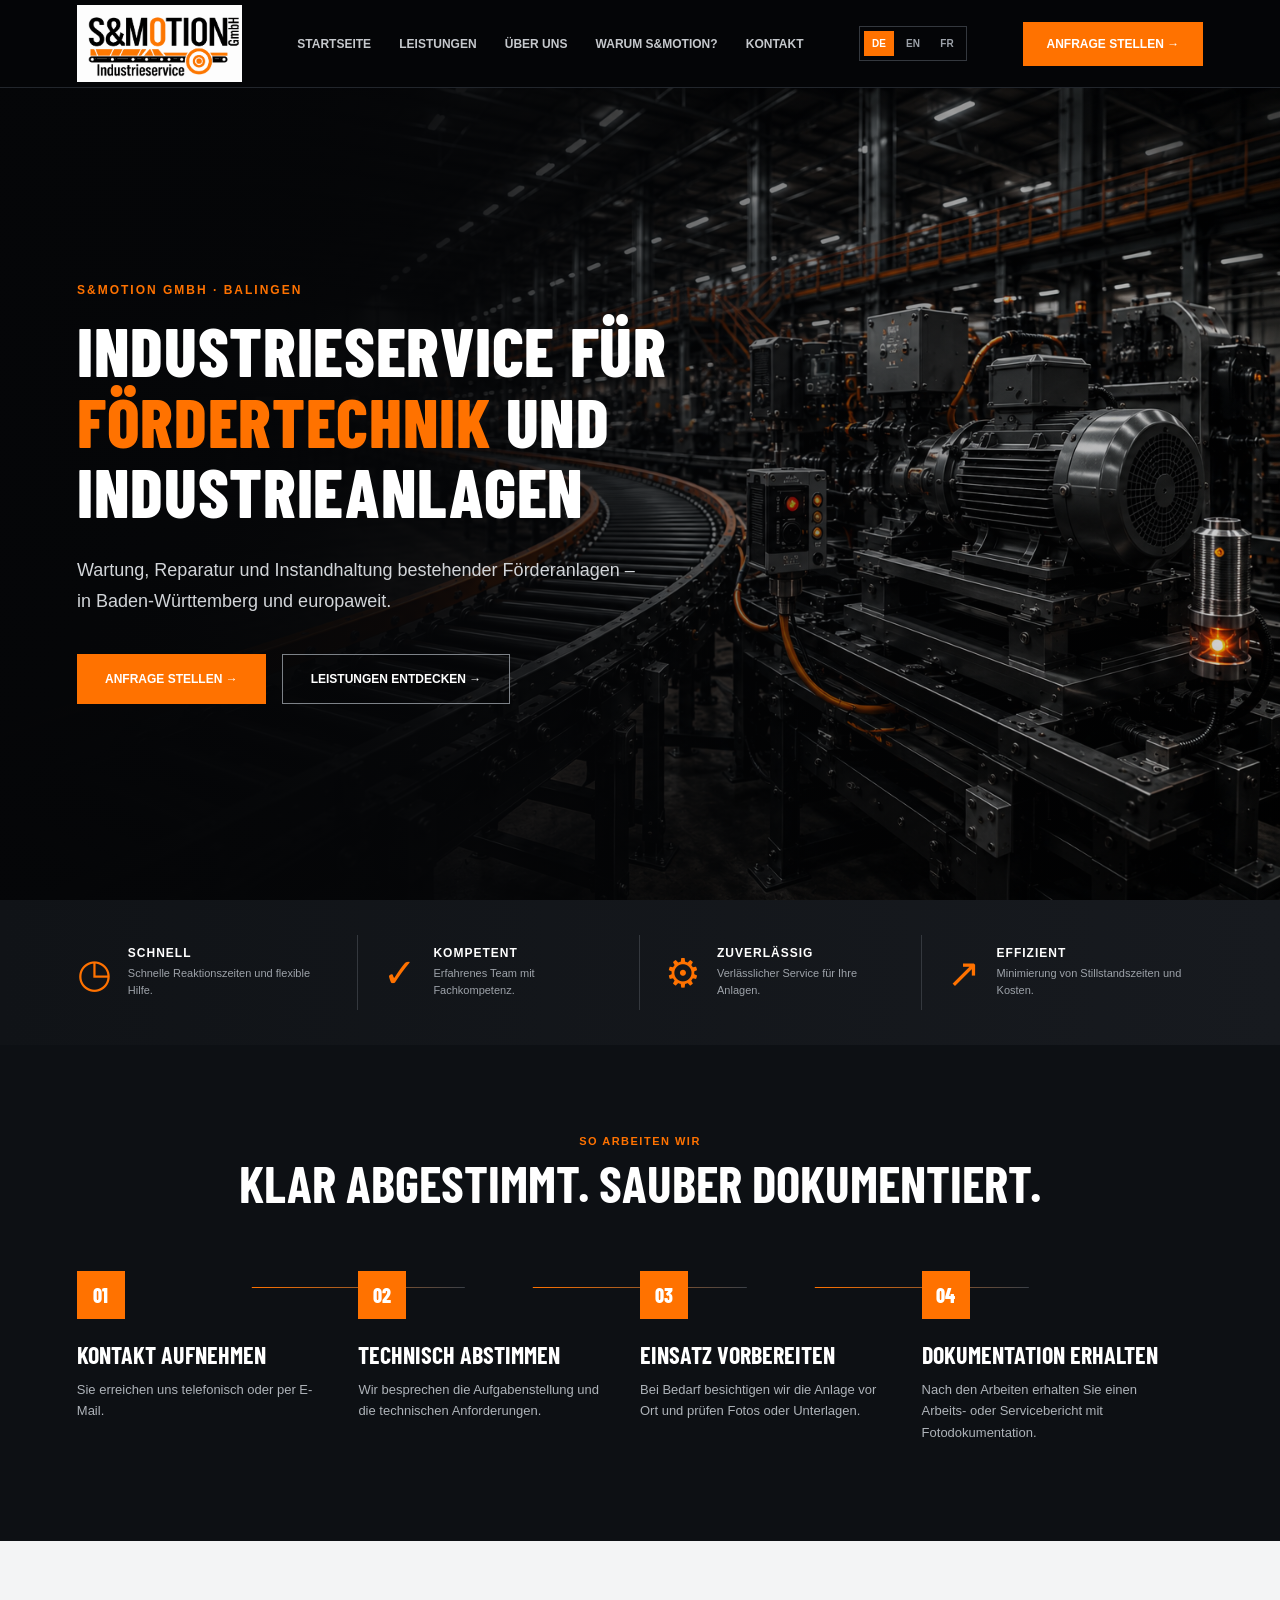
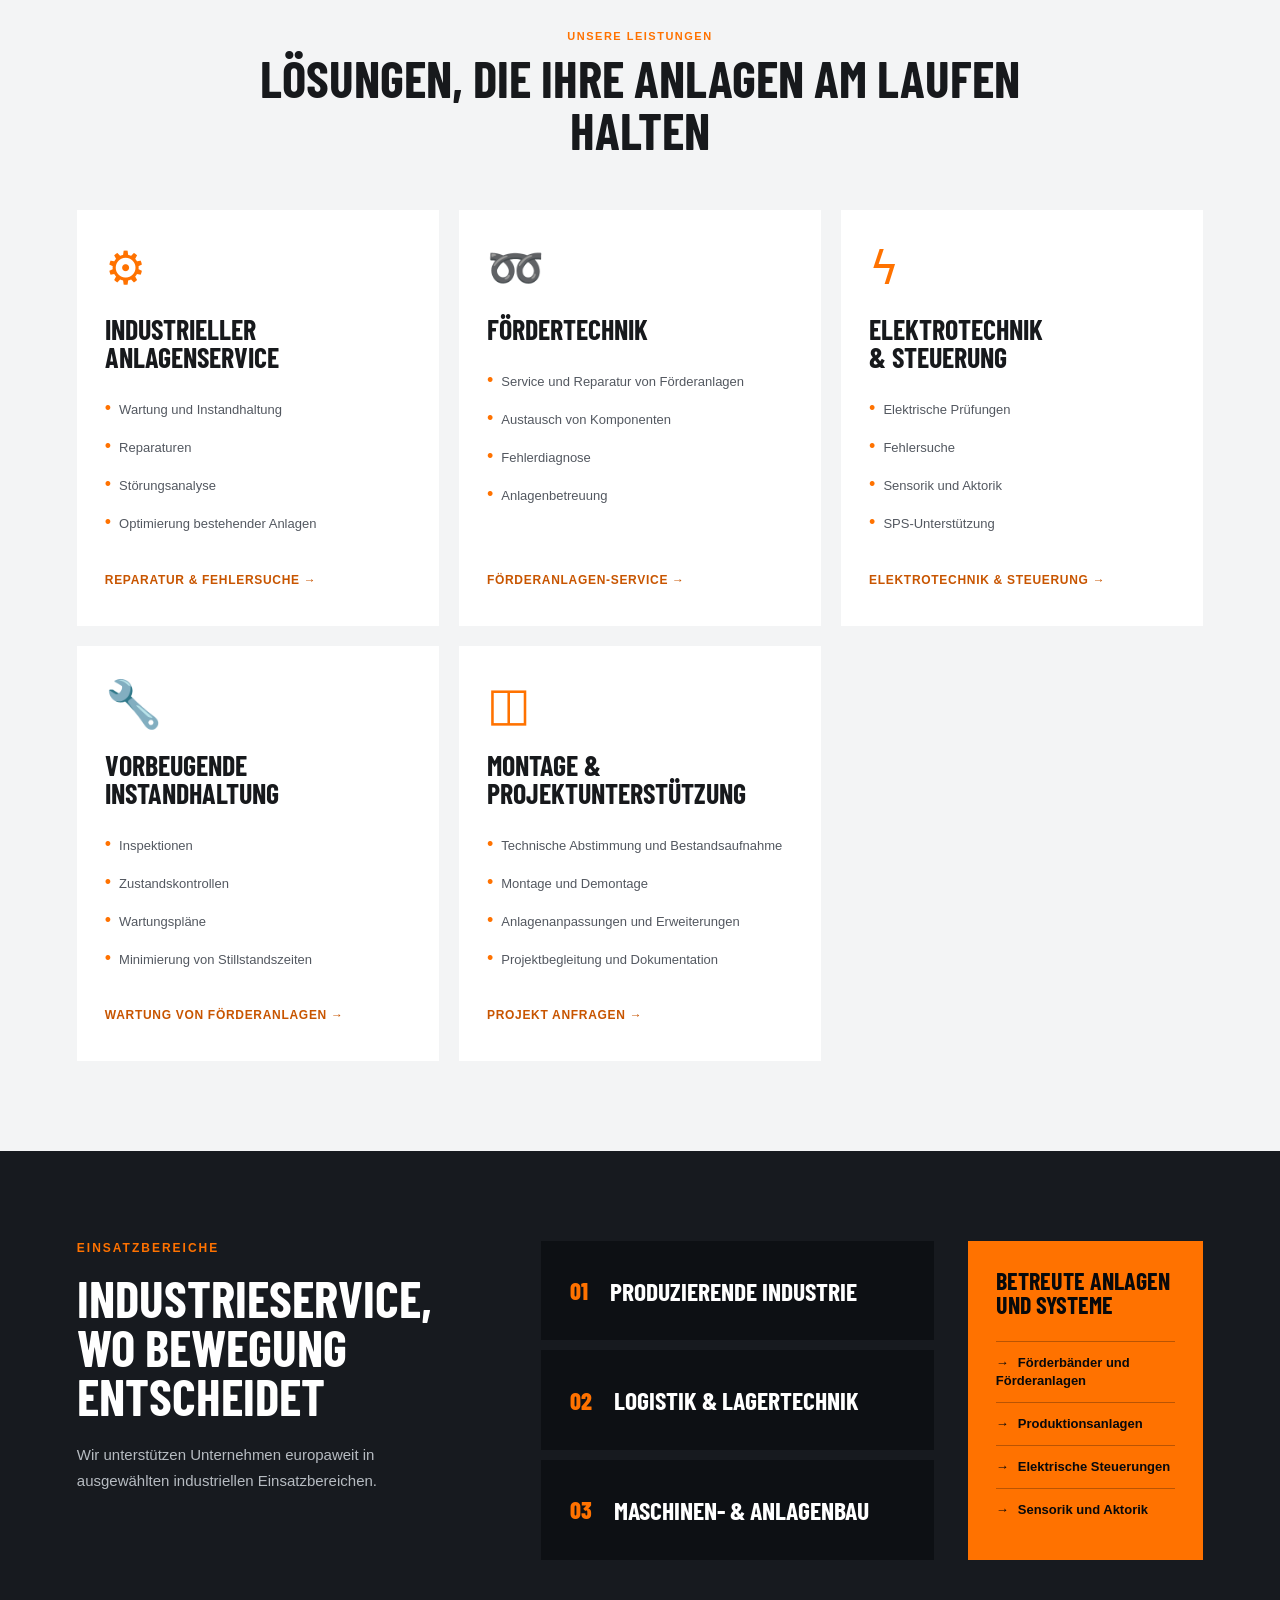
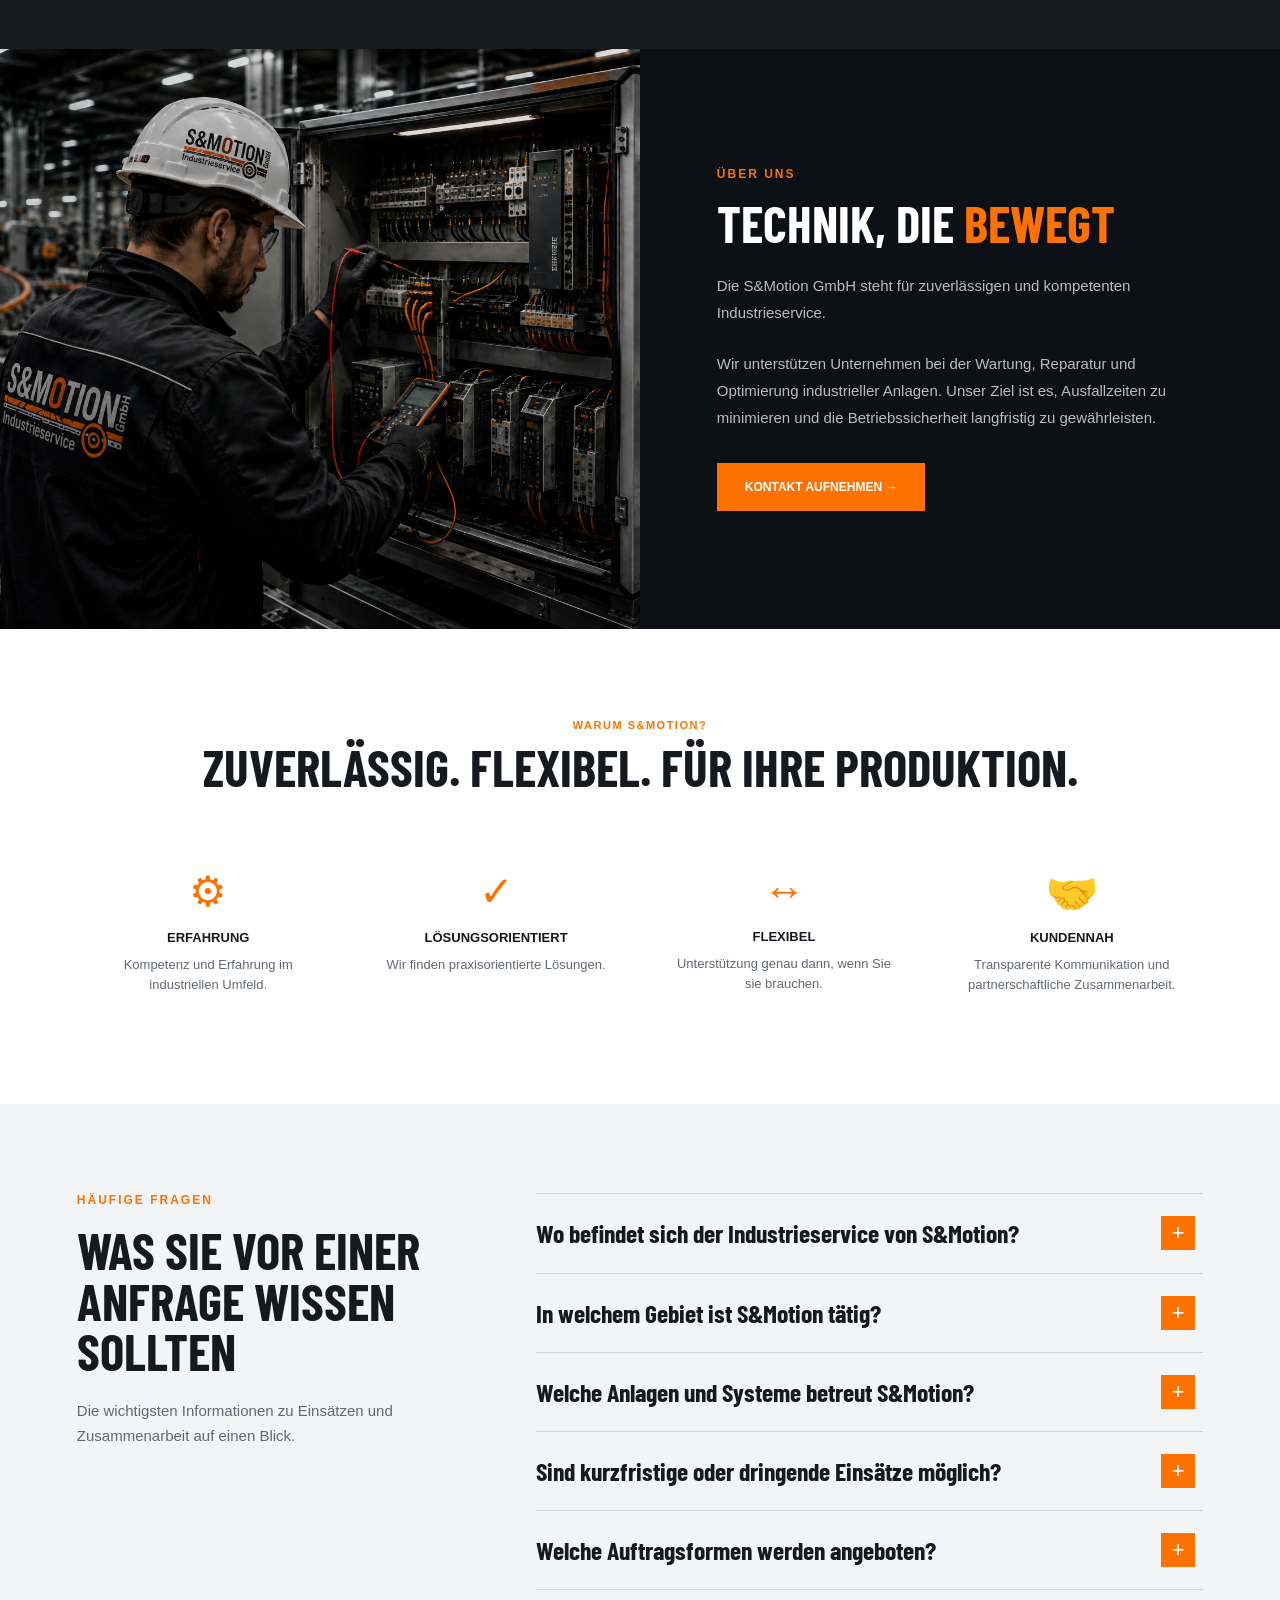
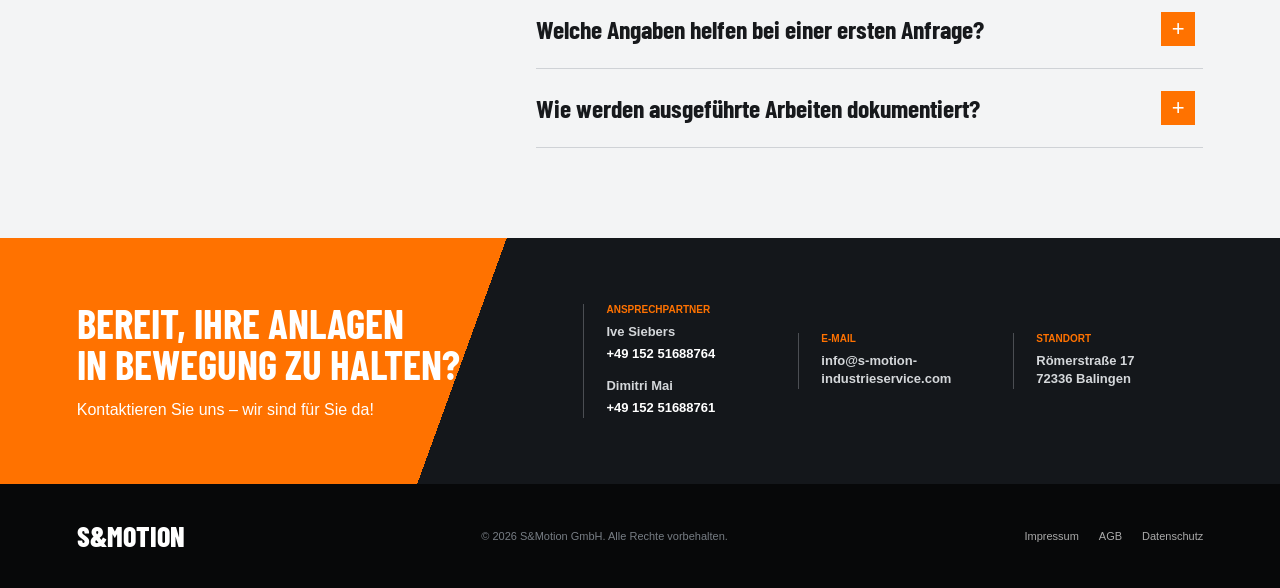
==== index.html @ d2c56831 "Add installation and project support service card" ====
<!DOCTYPE html>
<html lang="de">
<head>
    <meta charset="UTF-8">
    <meta name="viewport" content="width=device-width, initial-scale=1.0">

    <title>Industrieservice & Fördertechnik | S&Motion GmbH Balingen</title>

    <meta name="description" content="Industrieservice aus Balingen für Fördertechnik und Industrieanlagen: Wartung, Instandhaltung und Reparatur – in Baden-Württemberg und europaweit.">
    <meta name="google-site-verification" content="kzDBMWBrXf1mERGYI7N2vsG93WE_8q8uqwcLYzFB1Ro">

    <link rel="canonical" href="https://www.s-motion-industrieservice.com/">
    <link rel="icon" type="image/png" sizes="512x512" href="/images/favicon.png">
    <link rel="apple-touch-icon" href="/images/favicon.png">
    <meta property="og:type" content="website">
    <meta property="og:site_name" content="S&amp;Motion GmbH">
    <meta property="og:locale" content="de_DE">
    <meta property="og:title" content="S&amp;Motion GmbH | Industrieservice">
    <meta property="og:description" content="S&amp;Motion GmbH – Ihr Partner für professionellen Industrieservice, Fördertechnik, Instandhaltung und Elektrotechnik.">
    <meta property="og:url" content="https://www.s-motion-industrieservice.com/">
    <meta property="og:image" content="https://www.s-motion-industrieservice.com/images/industrie.jpg">
    <meta name="twitter:card" content="summary_large_image">

    <link rel="alternate" hreflang="de" href="https://www.s-motion-industrieservice.com/">
    <link rel="alternate" hreflang="en" href="https://www.s-motion-industrieservice.com/en.html">
    <link rel="alternate" hreflang="fr" href="https://www.s-motion-industrieservice.com/fr.html">
    <link rel="alternate" hreflang="x-default" href="https://www.s-motion-industrieservice.com/">

    <script type="application/ld+json">
    {
      "@context": "https://schema.org",
      "@graph": [
        {
          "@type": "Organization",
          "@id": "https://www.s-motion-industrieservice.com/#organization",
          "name": "S&Motion GmbH",
          "url": "https://www.s-motion-industrieservice.com/",
          "logo": "https://www.s-motion-industrieservice.com/images/logo.png",
          "email": "info@s-motion-industrieservice.com",
          "address": {
            "@type": "PostalAddress",
            "streetAddress": "Römerstraße 17",
            "postalCode": "72336",
            "addressLocality": "Balingen",
            "addressCountry": "DE"
          },
          "contactPoint": [
            {
              "@type": "ContactPoint",
              "name": "Ive Siebers",
              "telephone": "+49 152 51688764",
              "contactType": "customer service"
            },
            {
              "@type": "ContactPoint",
              "name": "Dimitri Mai",
              "telephone": "+49 152 51688761",
              "contactType": "customer service"
            }
          ],
          "founder": [
            {"@type": "Person", "name": "Ive Siebers"},
            {"@type": "Person", "name": "Dimitri Mai"}
          ],
          "vatID": "DE464928033",
          "identifier": "Amtsgericht Stuttgart, HRB 806763"
        },
        {
          "@type": "WebSite",
          "@id": "https://www.s-motion-industrieservice.com/#website",
          "url": "https://www.s-motion-industrieservice.com/",
          "name": "S&Motion GmbH",
          "publisher": {"@id": "https://www.s-motion-industrieservice.com/#organization"},
          "inLanguage": ["de", "en", "fr"]
        }
      ]
    }
    </script>

    <link rel="stylesheet" href="style.css">
</head>

<body>

    <!-- NAVIGATION -->
    <header class="header">

      <a href="#start" class="logo">
    <img src="images/logo.png" alt="S&Motion GmbH Industrieservice">
</a>

        <nav class="navigation" id="main-navigation" aria-label="Hauptnavigation">
            <a href="#start">Startseite</a>
            <a href="#leistungen">Leistungen</a>
            <a href="#ueber-uns">Über uns</a>
            <a href="#warum">Warum S&Motion?</a>
            <a href="#kontakt">Kontakt</a>
        </nav>
        <button class="menu-toggle" type="button" aria-label="Menü öffnen" aria-expanded="false" aria-controls="main-navigation">
    <span></span>
    <span></span>
    <span></span>
</button>

        <div class="language-switcher" aria-label="Sprache auswählen">
            <a href="index.html" lang="de" aria-current="page">DE</a>
            <a href="en.html" lang="en">EN</a>
            <a href="fr.html" lang="fr">FR</a>
        </div>

        <a href="#kontakt" class="header-button">
            Anfrage stellen →
        </a>

    </header>


    <!-- HERO -->
    <main>

        <section id="start" class="hero">

            <div class="hero-overlay"></div>

            <div class="hero-content">

                <p class="eyebrow">S&amp;MOTION GMBH · BALINGEN</p>

                <h1>
                    INDUSTRIESERVICE FÜR<br>
                    <span>FÖRDERTECHNIK</span> UND<br>
                    INDUSTRIEANLAGEN
                </h1>

                <p class="hero-description">
                    Wartung, Reparatur und Instandhaltung bestehender
                    Förderanlagen – in Baden-Württemberg und europaweit.
                </p>

                <div class="hero-buttons">
                    <a href="#kontakt" class="button primary">
                        Anfrage stellen →
                    </a>

                    <a href="#leistungen" class="button secondary">
                        Leistungen entdecken →
                    </a>
                </div>

            </div>

        </section>


        <!-- VORTEILE -->
        <section class="advantages">

            <div class="advantage">
                <div class="icon">◷</div>
                <div>
                    <h3>SCHNELL</h3>
                    <p>Schnelle Reaktionszeiten und flexible Hilfe.</p>
                </div>
            </div>

            <div class="advantage">
                <div class="icon">✓</div>
                <div>
                    <h3>KOMPETENT</h3>
                    <p>Erfahrenes Team mit Fachkompetenz.</p>
                </div>
            </div>

            <div class="advantage">
                <div class="icon">⚙</div>
                <div>
                    <h3>ZUVERLÄSSIG</h3>
                    <p>Verlässlicher Service für Ihre Anlagen.</p>
                </div>
            </div>

            <div class="advantage">
                <div class="icon">↗</div>
                <div>
                    <h3>EFFIZIENT</h3>
                    <p>Minimierung von Stillstandszeiten und Kosten.</p>
                </div>
            </div>

        </section>



        <!-- ABLAUF -->
        <section class="process" aria-labelledby="process-title">
            <div class="section-heading">
                <p>SO ARBEITEN WIR</p>
                <h2 id="process-title">KLAR ABGESTIMMT. SAUBER DOKUMENTIERT.</h2>
            </div>
            <ol class="process-grid">
                <li>
                    <span class="process-number">01</span>
                    <h3>KONTAKT AUFNEHMEN</h3>
                    <p>Sie erreichen uns telefonisch oder per E-Mail.</p>
                </li>
                <li>
                    <span class="process-number">02</span>
                    <h3>TECHNISCH ABSTIMMEN</h3>
                    <p>Wir besprechen die Aufgabenstellung und die technischen Anforderungen.</p>
                </li>
                <li>
                    <span class="process-number">03</span>
                    <h3>EINSATZ VORBEREITEN</h3>
                    <p>Bei Bedarf besichtigen wir die Anlage vor Ort und prüfen Fotos oder Unterlagen.</p>
                </li>
                <li>
                    <span class="process-number">04</span>
                    <h3>DOKUMENTATION ERHALTEN</h3>
                    <p>Nach den Arbeiten erhalten Sie einen Arbeits- oder Servicebericht mit Fotodokumentation.</p>
                </li>
            </ol>
        </section>

        <!-- LEISTUNGEN -->
        <section id="leistungen" class="services">

            <div class="section-heading">

                <p>UNSERE LEISTUNGEN</p>

                <h2>
                    LÖSUNGEN, DIE IHRE ANLAGEN AM LAUFEN HALTEN
                </h2>

            </div>


            <div class="service-grid">


                <article class="service-card">

                    <div class="service-icon">⚙</div>

                    <h3>INDUSTRIELLER<br>ANLAGENSERVICE</h3>

                    <ul>
                        <li>Wartung und Instandhaltung</li>
                        <li>Reparaturen</li>
                        <li>Störungsanalyse</li>
                        <li>Optimierung bestehender Anlagen</li>
                    </ul>
                    <a class="service-link" href="foerderanlagen-reparatur.html">Reparatur &amp; Fehlersuche →</a>

                </article>


                <article class="service-card featured">

                    <div class="service-icon">➿</div>

                    <h3>FÖRDERTECHNIK</h3>

                    <ul>
                        <li>Service und Reparatur von Förderanlagen</li>
                        <li>Austausch von Komponenten</li>
                        <li>Fehlerdiagnose</li>
                        <li>Anlagenbetreuung</li>
                    </ul>
                    <a class="service-link" href="foerdertechnik-service.html">Förderanlagen-Service →</a>

                </article>


                <article class="service-card">

                    <div class="service-icon">ϟ</div>

                    <h3>ELEKTROTECHNIK<br>& STEUERUNG</h3>

                    <ul>
                        <li>Elektrische Prüfungen</li>
                        <li>Fehlersuche</li>
                        <li>Sensorik und Aktorik</li>
                        <li>SPS-Unterstützung</li>
                    </ul>
                    <a class="service-link" href="elektrotechnik-steuerungstechnik.html">Elektrotechnik &amp; Steuerung →</a>

                </article>


                <article class="service-card">

                    <div class="service-icon">🔧</div>

                    <h3>VORBEUGENDE<br>INSTANDHALTUNG</h3>

                    <ul>
                        <li>Inspektionen</li>
                        <li>Zustandskontrollen</li>
                        <li>Wartungspläne</li>
                        <li>Minimierung von Stillstandszeiten</li>
                    </ul>
                    <a class="service-link" href="foerderanlagen-wartung.html">Wartung von Förderanlagen →</a>

                </article>


                <article class="service-card">

                    <div class="service-icon">◫</div>

                    <h3>MONTAGE &amp;<br>PROJEKTUNTERSTÜTZUNG</h3>

                    <ul>
                        <li>Technische Abstimmung und Bestandsaufnahme</li>
                        <li>Montage und Demontage</li>
                        <li>Anlagenanpassungen und Erweiterungen</li>
                        <li>Projektbegleitung und Dokumentation</li>
                    </ul>
                    <a class="service-link" href="#kontakt">Projekt anfragen →</a>

                </article>


            </div>

        </section>



        <!-- EINSATZBEREICHE -->
        <section class="sectors" aria-labelledby="sectors-title">
            <div class="sectors-intro">
                <p class="eyebrow">EINSATZBEREICHE</p>
                <h2 id="sectors-title">INDUSTRIESERVICE, WO BEWEGUNG ENTSCHEIDET</h2>
                <p>Wir unterstützen Unternehmen europaweit in ausgewählten industriellen Einsatzbereichen.</p>
            </div>
            <div class="sectors-content">
                <div class="sector-list" aria-label="Branchen">
                    <article><span>01</span><h3>PRODUZIERENDE INDUSTRIE</h3></article>
                    <article><span>02</span><h3>LOGISTIK &amp; LAGERTECHNIK</h3></article>
                    <article><span>03</span><h3>MASCHINEN- &amp; ANLAGENBAU</h3></article>
                </div>
                <div class="systems">
                    <h3>BETREUTE ANLAGEN UND SYSTEME</h3>
                    <ul>
                        <li>Förderbänder und Förderanlagen</li>
                        <li>Produktionsanlagen</li>
                        <li>Elektrische Steuerungen</li>
                        <li>Sensorik und Aktorik</li>
                    </ul>
                </div>
            </div>
        </section>

        <!-- ÜBER UNS -->
        <section id="ueber-uns" class="about">

            <div class="about-image"></div>

            <div class="about-content">

                <p class="eyebrow">ÜBER UNS</p>

                <h2>
                    TECHNIK, DIE <span>BEWEGT</span>
                </h2>

                <p>
                    Die S&Motion GmbH steht für zuverlässigen und
                    kompetenten Industrieservice.
                </p>

                <p>
                    Wir unterstützen Unternehmen bei der Wartung,
                    Reparatur und Optimierung industrieller Anlagen.
                    Unser Ziel ist es, Ausfallzeiten zu minimieren und
                    die Betriebssicherheit langfristig zu gewährleisten.
                </p>

                <a href="#kontakt" class="button primary">
                    Kontakt aufnehmen →
                </a>

            </div>

        </section>


        <!-- WARUM -->
        <section id="warum" class="why">

            <div class="section-heading">

                <p>WARUM S&MOTION?</p>

                <h2>
                    ZUVERLÄSSIG. FLEXIBEL. FÜR IHRE PRODUKTION.
                </h2>

            </div>


            <div class="why-grid">

                <div>
                    <span>⚙</span>
                    <h3>ERFAHRUNG</h3>
                    <p>Kompetenz und Erfahrung im industriellen Umfeld.</p>
                </div>

                <div>
                    <span>✓</span>
                    <h3>LÖSUNGSORIENTIERT</h3>
                    <p>Wir finden praxisorientierte Lösungen.</p>
                </div>

                <div>
                    <span>↔</span>
                    <h3>FLEXIBEL</h3>
                    <p>Unterstützung genau dann, wenn Sie sie brauchen.</p>
                </div>

                <div>
                    <span>🤝</span>
                    <h3>KUNDENNAH</h3>
                    <p>Transparente Kommunikation und partnerschaftliche Zusammenarbeit.</p>
                </div>

            </div>

        </section>



        <!-- FAQ -->
        <section class="faq" aria-labelledby="faq-title">
            <div class="faq-intro">
                <p class="eyebrow">HÄUFIGE FRAGEN</p>
                <h2 id="faq-title">WAS SIE VOR EINER ANFRAGE WISSEN SOLLTEN</h2>
                <p>Die wichtigsten Informationen zu Einsätzen und Zusammenarbeit auf einen Blick.</p>
            </div>
            <div class="faq-list">
                <details>
                    <summary>Wo befindet sich der Industrieservice von S&amp;Motion?</summary>
                    <p>S&amp;Motion hat seine Geschäftsadresse in Balingen, Baden-Württemberg. Von dort koordinieren wir Industrieservice-Einsätze in Baden-Württemberg und europaweit. Am Geschäftsstandort finden keine Kundenbesuche statt.</p>
                </details>
                <details>
                    <summary>In welchem Gebiet ist S&amp;Motion tätig?</summary>
                    <p>Wir übernehmen Einsätze europaweit. Einsatzort, Umfang und Termin werden individuell abgestimmt.</p>
                </details>
                <details>
                    <summary>Welche Anlagen und Systeme betreut S&amp;Motion?</summary>
                    <p>Unser <a href="foerdertechnik-service.html">Förderanlagen-Service</a> betreut Förderbänder und Förderanlagen, Produktionsanlagen, elektrische Steuerungen sowie Sensorik und Aktorik.</p>
                </details>
                <details>
                    <summary>Sind kurzfristige oder dringende Einsätze möglich?</summary>
                    <p>Ja, kurzfristige und dringende Einsätze sind nach Verfügbarkeit möglich. Bitte kontaktieren Sie uns telefonisch oder per E-Mail.</p>
                </details>
                <details>
                    <summary>Welche Auftragsformen werden angeboten?</summary>
                    <p>Wir übernehmen einzelne <a href="foerderanlagen-reparatur.html">Reparaturen von Förderanlagen</a>, regelmäßige <a href="foerderanlagen-wartung.html">Wartungen und Instandhaltungen</a> sowie längerfristige Anlagenbetreuung.</p>
                </details>
                <details>
                    <summary>Welche Angaben helfen bei einer ersten Anfrage?</summary>
                    <p>Hilfreich sind die Anlagen- oder Maschinenart, eine Beschreibung der Störung oder Aufgabe, vorhandene Fotos und technische Unterlagen sowie der gewünschte Einsatzort und Termin.</p>
                </details>
                <details>
                    <summary>Wie werden ausgeführte Arbeiten dokumentiert?</summary>
                    <p>Nach Abschluss erhalten Sie einen Arbeits- oder Servicebericht mit Fotodokumentation.</p>
                </details>
            </div>
        </section>

        <!-- KONTAKT -->
        <section id="kontakt" class="contact">

            <div class="contact-title">

                <h2>
                    BEREIT, IHRE ANLAGEN<br>
                    IN BEWEGUNG ZU HALTEN?
                </h2>

                <p>
                    Kontaktieren Sie uns – wir sind für Sie da!
                </p>

            </div>


            <div class="contact-information">

                <div>
                    <span>ANSPRECHPARTNER</span>
                    <strong class="contact-person">
                        Ive Siebers
                        <a href="tel:+4915251688764">+49 152 51688764</a>
                    </strong>
                    <strong class="contact-person">
                        Dimitri Mai
                        <a href="tel:+4915251688761">+49 152 51688761</a>
                    </strong>
                </div>

                <div>
                    <span>E-MAIL</span>
                    <strong><a href="mailto:info@s-motion-industrieservice.com">info@s-motion-industrieservice.com</a></strong>
                </div>

                <div>
                    <span>STANDORT</span>
                    <strong>Römerstraße 17<br>72336 Balingen</strong>
                </div>

            </div>

        </section>

    </main>


    <!-- FOOTER -->
    <footer>

        <div class="footer-logo">
            S&MOTION
        </div>

        <p>
            © 2026 S&Motion GmbH. Alle Rechte vorbehalten.
        </p>

        <div class="footer-links">
            <a href="impressum.html">Impressum</a>
            <a href="agb.html">AGB</a>
            <a href="datenschutz.html">Datenschutz</a>
        </div>

    </footer>

    <script>
    const menuButton = document.querySelector('.menu-toggle');
    const navigation = document.querySelector('.navigation');

    menuButton.addEventListener('click', () => {
        const isOpen = navigation.classList.toggle('active');
        menuButton.classList.toggle('active', isOpen);
        menuButton.setAttribute('aria-expanded', String(isOpen));
        menuButton.setAttribute('aria-label', isOpen ? 'Menü schließen' : 'Menü öffnen');
    });

    document.querySelectorAll('.navigation a').forEach(link => {
        link.addEventListener('click', () => {
            navigation.classList.remove('active');
            menuButton.classList.remove('active');
            menuButton.setAttribute('aria-expanded', 'false');
            menuButton.setAttribute('aria-label', 'Menü öffnen');
        });
    });

    document.addEventListener('keydown', event => {
        if (event.key === 'Escape') {
            navigation.classList.remove('active');
            menuButton.classList.remove('active');
            menuButton.setAttribute('aria-expanded', 'false');
            menuButton.setAttribute('aria-label', 'Menü öffnen');
        }
    });
</script>
</body>
</html>
---- style.css ----
/* Serve heading fonts locally so every language uses the intended metrics. */
@font-face {
    font-family: "Barlow Condensed";
    font-style: normal;
    font-weight: 700;
    font-display: swap;
    src: url("fonts/barlow-condensed-700.woff") format("woff");
}
@font-face {
    font-family: "Barlow Condensed";
    font-style: normal;
    font-weight: 800;
    font-display: swap;
    src: url("fonts/barlow-condensed-800.woff") format("woff");
}
/* Keep long headings within their columns while the local font loads. */
@font-face {
    font-family: "Barlow Fallback";
    src: local("Arial Bold"), local("Arial-BoldMT"), local("Liberation Sans Bold");
    font-weight: 700 800;
    size-adjust: 78%;
}

:root {
    --orange: #ff7200;
    --black: #08090b;
    --white: #fff;
    --page-padding: clamp(20px, 6vw, 96px);
    --content-width: 1440px;
    --section-space: clamp(68px, 7vw, 100px);
}

*, *::before, *::after { box-sizing: border-box; margin: 0; padding: 0; }
html { scroll-behavior: smooth; scroll-padding-top: 88px; }
body { width: 100%; min-width: 0; background: var(--black); color: var(--white); font-family: "Inter", Arial, sans-serif; overflow-x: hidden; overflow-x: clip; }
img { max-width: 100%; }
a { color: inherit; text-decoration: none; }
h1, h2, h3 { font-family: "Barlow Condensed", "Barlow Fallback", Arial, sans-serif; word-break: normal; overflow-wrap: break-word; hyphens: auto; line-height: 1.1; }
button, a { -webkit-tap-highlight-color: transparent; }

.header {
    position: sticky; top: 0; z-index: 1000; width: 100%; height: 88px;
    padding-inline: var(--page-padding); display: flex; align-items: center;
    justify-content: space-between; gap: 24px; background: rgba(5,6,8,.96);
    border-bottom: 1px solid #22262c; backdrop-filter: blur(12px);
}
.logo { flex: 0 0 auto; display: flex; align-items: center; }
.logo img { width: 165px; height: auto; display: block; }
.navigation { display: flex; align-items: center; gap: clamp(16px, 2.2vw, 32px); }
.navigation a, .header-button { font-size: 12px; font-weight: 700; text-transform: uppercase; }
.navigation a { color: #c5c8cc; transition: color .25s ease; }
.navigation a:hover, .navigation a:focus-visible { color: var(--orange); }
.header-button { flex: 0 0 auto; padding: 15px 24px; background: var(--orange); transition: background .25s ease, color .25s ease; }
.header-button:hover, .header-button:focus-visible { background: var(--white); color: var(--black); }
.language-switcher { flex: 0 0 auto; display: flex; align-items: center; gap: 4px; padding: 4px; border: 1px solid #34383e; }
.language-switcher a { min-width: 30px; padding: 7px 6px; color: #9da2a9; font-size: 10px; font-weight: 700; text-align: center; transition: background .2s ease,color .2s ease; }
.language-switcher a:hover, .language-switcher a:focus-visible, .language-switcher a[aria-current="page"] { background: var(--orange); color: var(--white); }
.menu-toggle { display: none; width: 44px; height: 44px; padding: 9px; background: transparent; border: 0; cursor: pointer; }
.menu-toggle span { display: block; width: 100%; height: 2px; margin: 6px 0; background: var(--white); transition: transform .25s ease, opacity .25s ease; }

.hero {
    position: relative; min-height: min(850px, calc(100svh - 88px)); padding: 80px var(--page-padding);
    display: flex; align-items: center;
    background: linear-gradient(90deg,rgba(5,6,8,.98) 0%,rgba(5,6,8,.9) 32%,rgba(5,6,8,.5) 58%,rgba(5,6,8,.15) 100%), url("images/industrie.jpg") center/cover no-repeat;
}
.hero-content { position: relative; z-index: 1; width: 100%; max-width: 680px; container-type: inline-size; }
.eyebrow { margin-bottom: 18px; color: var(--orange); font-size: 12px; font-weight: 700; letter-spacing: 2px; }
.hero h1 { max-width: 100%; font-size: clamp(30px, 4.8vw, 68px); font-size: clamp(30px, 10cqw, 72px); line-height: 1.04; letter-spacing: .01em; font-weight: 800; overflow-wrap: normal; word-break: normal; hyphens: none; }
.hero h1 span, .about h2 span { color: var(--orange); }
.hero-description { max-width: 560px; margin-top: 28px; color: #d2d5d9; font-size: 18px; line-height: 1.7; }
.hero-buttons { display: flex; flex-wrap: wrap; gap: 16px; margin-top: 38px; }
.button { display: inline-flex; align-items: center; justify-content: center; padding: 17px 28px; font-size: 12px; font-weight: 700; text-transform: uppercase; transition: transform .25s ease, background .25s ease, color .25s ease, border-color .25s ease; }
.primary { background: var(--orange); color: var(--white); }
.primary:hover, .primary:focus-visible { background: var(--white); color: var(--black); transform: translateY(-3px); }
.secondary { border: 1px solid #7d8288; }
.secondary:hover, .secondary:focus-visible { border-color: var(--orange); color: var(--orange); }

.advantages { padding: 35px var(--page-padding); display: grid; grid-template-columns: repeat(4,minmax(0,1fr)); background: linear-gradient(90deg,#101317,#171a1f); }
.advantage { min-width: 0; padding: 12px 25px; display: flex; align-items: center; gap: 16px; border-right: 1px solid #34383e; }
.advantage:first-child { padding-left: 0; }
.advantage:last-child { padding-right: 0; border-right: 0; }
.icon { flex: 0 0 auto; color: var(--orange); font-size: 40px; }
.advantage h3 { font-family: "Inter",Arial,sans-serif; font-size: 12px; letter-spacing: 1px; }
.advantage p { margin-top: 5px; color: #9da2a9; font-size: 11px; line-height: 1.5; }

.process { padding: var(--section-space) var(--page-padding); background: #0d1014; }
.process .section-heading { color: var(--white); }
.process-grid { width: 100%; max-width: var(--content-width); margin-inline: auto; display: grid; grid-template-columns: repeat(4,minmax(0,1fr)); list-style: none; counter-reset: process; }
.process-grid li { position: relative; min-width: 0; padding: 8px 30px 8px 0; }
.process-grid li:not(:last-child)::after { content: ""; position: absolute; top: 24px; right: 0; width: calc(100% - 68px); height: 1px; transform: translateX(50%); background: linear-gradient(90deg,var(--orange),#3b4047); }
.process-number { position: relative; z-index: 1; display: inline-flex; width: 48px; height: 48px; align-items: center; justify-content: center; margin-bottom: 24px; background: var(--orange); color: var(--white); font-family: "Barlow Condensed","Barlow Fallback",Arial,sans-serif; font-size: 20px; font-weight: 800; }
.process-grid h3 { margin-bottom: 12px; font-size: 24px; line-height: 1; }
.process-grid p { max-width: 270px; color: #aeb3b9; font-size: 13px; line-height: 1.65; }

.services, .why { padding: var(--section-space) var(--page-padding); }
.services { background: #f3f4f5; color: #17191c; }
.section-heading { max-width: 900px; margin: 0 auto 55px; text-align: center; }
.section-heading>p { margin-bottom: 10px; color: var(--orange); font-size: 11px; font-weight: 700; letter-spacing: 1.5px; }
.section-heading h2 { font-size: clamp(34px,4vw,52px); line-height: 1; }
.service-grid, .why-grid { width: 100%; max-width: var(--content-width); margin-inline: auto; display: grid; }
.service-grid { grid-template-columns: repeat(5,minmax(0,1fr)); gap: 20px; }
.service-card { min-width: 0; min-height: 350px; padding: 35px 28px; display: flex; flex-direction: column; background: var(--white); border-bottom: 4px solid transparent; transition: transform .25s ease,border-color .25s ease,box-shadow .25s ease; }
.service-card:hover { transform: translateY(-8px); border-bottom-color: var(--orange); box-shadow: 0 15px 35px rgba(0,0,0,.12); }
.service-icon { margin-bottom: 24px; color: var(--orange); font-size: 46px; line-height: 1; }
.service-card h3 { margin-bottom: 25px; font-size: 28px; line-height: 1; }
.service-card ul { list-style: none; }
.service-card li { margin-bottom: 13px; color: #535860; font-size: 13px; line-height: 1.4; overflow-wrap: anywhere; }
.service-card li::before { content: "•"; margin-right: 8px; color: var(--orange); font-size: 18px; }

.sectors { padding: var(--section-space) var(--page-padding); display: grid; grid-template-columns: minmax(280px,.85fr) minmax(0,1.5fr); gap: clamp(45px,7vw,110px); background: #171a1f; }
.sectors-intro h2 { max-width: 620px; font-size: clamp(40px,4vw,62px); line-height: .96; }
.sectors-intro>p:not(.eyebrow) { max-width: 560px; margin-top: 22px; color: #b6bbc1; font-size: 15px; line-height: 1.75; }
.sectors-content { min-width: 0; display: grid; grid-template-columns: minmax(0,1.25fr) minmax(220px,.75fr); gap: 34px; align-items: stretch; }
.sector-list { display: grid; gap: 10px; }
.sector-list article { min-width: 0; padding: 24px 26px; display: flex; align-items: center; gap: 22px; background: #0d1014; border-left: 3px solid transparent; transition: border-color .25s ease,transform .25s ease; }
.sector-list article:hover { border-left-color: var(--orange); transform: translateX(4px); }
.sector-list span { color: var(--orange); font-family: "Barlow Condensed","Barlow Fallback",Arial,sans-serif; font-size: 24px; font-weight: 800; }
.sector-list h3 { font-size: clamp(21px,2vw,28px); line-height: 1; }
.systems { padding: 28px; background: var(--orange); color: var(--black); }
.systems h3 { margin-bottom: 24px; font-size: 24px; line-height: 1; }
.systems ul { list-style: none; }
.systems li { padding: 12px 0; border-top: 1px solid rgba(8,9,11,.28); font-size: 13px; font-weight: 700; line-height: 1.4; }
.systems li::before { content: "→"; margin-right: 9px; }

.about { min-height: 580px; display: grid; grid-template-columns: minmax(0,1fr) minmax(0,1fr); background: #0d1014; }
.about-image { min-height: 580px; background: linear-gradient(rgba(0,0,0,.1),rgba(0,0,0,.3)),url("images/industrie-team.jpg") center/cover no-repeat; }
.about-content { min-width: 0; padding: var(--section-space) var(--page-padding); display: flex; flex-direction: column; justify-content: center; }
.about h2 { font-size: clamp(42px,4vw,64px); line-height: .95; }
.about-content>p:not(.eyebrow) { margin-top: 24px; color: #b8bdc3; font-size: 15px; line-height: 1.8; }
.about-content .button { align-self: flex-start; margin-top: 32px; }

.why { background: var(--white); color: #16191d; }
.why-grid { grid-template-columns: repeat(4,minmax(0,1fr)); gap: 25px; }
.why-grid>div { min-width: 0; padding: 20px; text-align: center; }
.why-grid span { display: block; margin-bottom: 15px; color: var(--orange); font-size: 42px; }
.why-grid h3 { margin-bottom: 10px; font-family: "Inter",Arial,sans-serif; font-size: 13px; }
.why-grid p { color: #626870; font-size: 13px; line-height: 1.5; }

.faq { padding: var(--section-space) var(--page-padding); display: grid; grid-template-columns: minmax(260px,.75fr) minmax(0,1.4fr); gap: clamp(45px,8vw,120px); background: #f3f4f5; color: #17191c; }
.faq-intro h2 { max-width: 580px; font-size: clamp(38px,4vw,58px); line-height: .98; }
.faq-intro>p:not(.eyebrow) { max-width: 500px; margin-top: 22px; color: #626870; font-size: 15px; line-height: 1.7; }
.faq-list { min-width: 0; border-top: 1px solid #cfd2d6; }
.faq-list details { border-bottom: 1px solid #cfd2d6; }
.faq-list summary { position: relative; padding: 25px 56px 25px 0; color: #17191c; font-family: "Barlow Condensed","Barlow Fallback",Arial,sans-serif; font-size: clamp(21px,2vw,27px); font-weight: 700; line-height: 1.1; cursor: pointer; list-style: none; }
.faq-list summary::-webkit-details-marker { display: none; }
.faq-list summary::after { content: "+"; position: absolute; top: 50%; right: 8px; width: 34px; height: 34px; display: grid; place-items: center; transform: translateY(-50%); background: var(--orange); color: var(--white); font-family: "Inter",Arial,sans-serif; font-size: 22px; font-weight: 400; transition: transform .2s ease,background .2s ease; }
.faq-list details[open] summary::after { transform: translateY(-50%) rotate(45deg); background: #17191c; }
.faq-list details p { max-width: 800px; padding: 0 56px 24px 0; color: #5b6168; font-size: 14px; line-height: 1.75; }
.faq-list details p a { color: #c85500; font-weight: 700; text-decoration: underline; text-underline-offset: 3px; }

.contact { padding: 65px var(--page-padding); display: grid; grid-template-columns: minmax(0,1fr) minmax(0,1.4fr); gap: clamp(40px,5vw,70px); background: linear-gradient(110deg,var(--orange) 0 37%,#14171b 37% 100%); }
.contact-title, .contact-information, .contact-information div { min-width: 0; }
.contact-title h2 { font-size: clamp(36px,3.2vw,48px); line-height: 1; }
.contact-title p { margin-top: 16px; }
.contact-information { display: grid; grid-template-columns: repeat(3,minmax(0,1fr)); gap: 28px 25px; align-items: center; }
.contact-information div { padding-left: 22px; border-left: 1px solid #4b4e53; }
.contact-information span { display: block; margin-bottom: 8px; color: var(--orange); font-size: 10px; font-weight: 700; }
.contact-information strong { display: block; color: #d4d7da; font-size: 13px; line-height: 1.45; overflow-wrap: anywhere; }
.contact-person + .contact-person { margin-top: 14px; }
.contact-person a { display: block; margin-top: 3px; color: var(--white); font-weight: 600; }
.contact-information a { transition: color .2s ease; }
.contact-information a:hover, .contact-information a:focus-visible { color: var(--orange); }

footer { width: 100%; padding: 35px var(--page-padding); display: flex; align-items: center; justify-content: space-between; gap: 30px; background: #070809; }
.footer-logo { font-family: "Barlow Condensed","Barlow Fallback",Arial,sans-serif; font-size: 28px; font-weight: 800; }
footer p { color: #777d84; font-size: 11px; }
.footer-links { display: flex; gap: 20px; }
.footer-links a { color: #aaa; font-size: 11px; }
.footer-links a:hover, .footer-links a:focus-visible { color: var(--orange); }

@media (max-width: 1100px) {
    .navigation { gap: 14px; }
    .navigation a { font-size: 11px; }
    .header-button { padding-inline: 18px; }
    .service-grid, .why-grid, .process-grid { grid-template-columns: repeat(2,minmax(0,1fr)); }
    .process-grid { gap: 40px 0; }
    .process-grid li:nth-child(2)::after { display: none; }
    .advantages { grid-template-columns: repeat(2,minmax(0,1fr)); }
    .advantage:nth-child(2) { border-right: 0; }
    .advantage:nth-child(-n+2) { border-bottom: 1px solid #34383e; }
    .advantage:nth-child(3) { padding-left: 0; }
    .contact { grid-template-columns: 1fr; background: linear-gradient(180deg,var(--orange) 0 42%,#14171b 42% 100%); }
    .sectors, .faq { grid-template-columns: 1fr; }
    .sectors-content { grid-template-columns: minmax(0,1.2fr) minmax(220px,.8fr); }
}

@media (max-width: 1300px) and (min-width: 1101px) {
    .service-grid { grid-template-columns: repeat(3,minmax(0,1fr)); }
}

@media (max-width: 1100px) {
    html { scroll-padding-top: 75px; }
    .header { height: 75px; }
    .logo img { width: 132px; }
    .header-button { display: none; }
    .language-switcher { margin-left: auto; }
    .menu-toggle { display: block; position: relative; z-index: 2; }
    .navigation { position: absolute; top: 75px; left: 0; width: 100%; max-height: 0; overflow: hidden; display: flex; flex-direction: column; align-items: stretch; gap: 0; background: #08090b; border-bottom: 1px solid #292d32; visibility: hidden; transition: max-height .35s ease,visibility .35s ease; }
    .navigation.active { max-height: 420px; visibility: visible; }
    .navigation a { width: 100%; padding: 18px var(--page-padding); border-bottom: 1px solid #202328; font-size: 13px; }
    .menu-toggle.active span:nth-child(1) { transform: translateY(8px) rotate(45deg); }
    .menu-toggle.active span:nth-child(2) { opacity: 0; }
    .menu-toggle.active span:nth-child(3) { transform: translateY(-8px) rotate(-45deg); }
    .hero { min-height: calc(100svh - 75px); padding-block: 70px; background-position: 62% center; }
    .advantages { grid-template-columns: 1fr; }
    .advantage { padding: 20px 0; border-right: 0; border-bottom: 1px solid #34383e; }
    .advantage:last-child { border-bottom: 0; }
    .about { grid-template-columns: 1fr; }
    .sectors-content { grid-template-columns: 1fr; }
    .about-image { min-height: 390px; }
    .contact-information { grid-template-columns: 1fr; gap: 0; }
    .contact-information div { width: 100%; padding: 18px 0; border-left: 0; border-top: 1px solid #4b4e53; }
}

@media (max-width: 600px) {
    :root { --page-padding: 20px; --section-space: 64px; }
    .header { gap: 8px; }
    .logo img { width: 110px; }
    .menu-toggle { flex: 0 0 40px; width: 40px; }
    .language-switcher a { min-width: 26px; }
    .hero { min-height: 620px; padding-block: 60px; }
    .eyebrow { font-size: 11px; letter-spacing: 1.5px; }
    .hero-description { font-size: 16px; line-height: 1.6; }
    .hero-buttons { flex-direction: column; align-items: stretch; }
    .button { width: 100%; }
    .advantages { padding-block: 24px; }
    .section-heading { margin-bottom: 38px; }
    .service-grid, .why-grid, .process-grid { grid-template-columns: minmax(0,1fr); gap: 16px; }
    .process-grid li { padding: 18px 0 18px 70px; }
    .process-number { position: absolute; top: 14px; left: 0; margin-bottom: 0; }
    .process-grid li::after { display: none; }
    .process-grid p { max-width: none; }
    .service-card { width: 100%; min-height: 0; padding: 30px 24px; }
    .why-grid>div { padding: 20px 8px; }
    .about-image { min-height: 330px; }
    .sectors-intro h2 {
        font-size: clamp(30px, 9vw, 38px);
        line-height: 1;
        overflow-wrap: break-word;
        word-break: normal;
        hyphens: auto;
    }
    .sectors-intro>p:not(.eyebrow) { font-size: 14px; line-height: 1.65; }
    .sector-list article { padding: 19px 16px; gap: 13px; }
    .sector-list span { flex: 0 0 auto; font-size: 21px; }
    .sector-list h3 {
        min-width: 0;
        font-size: 18px;
        line-height: 1.08;
        overflow-wrap: break-word;
        word-break: normal;
        hyphens: auto;
    }
    .systems { padding: 24px 20px; }
    .systems h3 { font-size: 21px; }
    .faq-list summary { padding-block: 22px; padding-right: 48px; }
    .faq-list details p { padding-right: 0; }
    .about-content { padding: 64px var(--page-padding); }
    .about-content .button { align-self: stretch; }
    .contact { padding-block: 54px; gap: 34px; background: linear-gradient(180deg,var(--orange) 0 38%,#14171b 38% 100%); }
    .contact-title h2 br { display: none; }
    footer { flex-direction: column; text-align: center; }

    /* Prevent arbitrary mid-word breaks and horizontal layout shifts on phones. */
    .section-heading h2,
    .about h2,
    .faq-intro h2,
    .contact-title h2,
    .legal-hero h1,
    .legal-content h2,
    .detail-block h2,
    .detail-related h2,
    .detail-cta h2 {
        max-width: 100%;
        overflow-wrap: break-word;
        word-break: normal;
        hyphens: auto;
    }

    .hero-content,
    .detail-hero-inner,
    .detail-block > div,
    .detail-related > div,
    .detail-cta > div,
    .contact > div {
        min-width: 0;
        max-width: 100%;
    }
}

@media (max-width: 380px) {
    :root { --page-padding: 18px; }
    .hero-description { font-size: 15px; }
    .button { padding-inline: 18px; }
    .breadcrumbs { gap: 6px; font-size: 11px; }
}

@media (prefers-reduced-motion: reduce) {
    html { scroll-behavior: auto; }
    *, *::before, *::after { scroll-behavior: auto !important; transition-duration: .01ms !important; }
}

/* Legal pages */
.legal-main { background: #f3f4f5; color: #17191c; }
.legal-hero { padding: clamp(70px,8vw,110px) var(--page-padding) 46px; background: #101317; color: var(--white); }
.legal-hero-inner, .legal-content { width: 100%; max-width: 960px; margin-inline: auto; }
.legal-hero h1 { max-width: 100%; font-size: clamp(38px,7vw,76px); line-height: 1.05; overflow-wrap: break-word; hyphens: auto; }
.legal-hero p { margin-top: 18px; color: #b8bdc3; line-height: 1.7; }
.legal-content { padding: 60px var(--page-padding) 90px; }
.legal-content section { margin-bottom: 38px; }
.legal-content h2 { margin-bottom: 14px; color: #17191c; font-size: 30px; line-height: 1.1; }
.legal-content h3 { margin: 22px 0 10px; font-size: 20px; }
.legal-content p, .legal-content li { color: #4f555d; font-size: 15px; line-height: 1.75; }
.legal-content p + p { margin-top: 12px; }
.legal-content ul, .legal-content ol { padding-left: 22px; }
.legal-content li + li { margin-top: 8px; }
.legal-content a { color: #c85500; text-decoration: underline; text-underline-offset: 3px; overflow-wrap: anywhere; }
.legal-note { padding: 20px; border-left: 4px solid var(--orange); background: #fff; }
.legal-back { display: inline-flex; margin-top: 28px; color: var(--orange); font-size: 12px; font-weight: 700; text-transform: uppercase; }
@media (max-width:600px) { .legal-hero h1 { font-size: clamp(34px,10vw,46px); } .legal-content { padding-block: 44px 68px; } .legal-content h2 { font-size: 26px; } }


/* SEO service detail pages */
.service-link { margin-top: auto; padding-top: 24px; color: #c85500; font-size: 12px; font-weight: 800; text-transform: uppercase; letter-spacing: .7px; }
.service-link:hover, .service-link:focus-visible { color: #17191c; }
.service-detail { background: #f3f4f5; color: #17191c; }
.detail-hero { padding: clamp(72px,9vw,128px) var(--page-padding) clamp(62px,7vw,96px); background: linear-gradient(110deg,rgba(8,9,11,.94),rgba(8,9,11,.76)),url("images/industrie.jpg") center/cover no-repeat; color: var(--white); }
.detail-hero-inner, .detail-content, .detail-related, .detail-cta { width: 100%; max-width: var(--content-width); margin-inline: auto; }
.breadcrumbs { display: flex; flex-wrap: wrap; gap: 9px; margin-bottom: 48px; color: #aeb3b9; font-size: 12px; }
.breadcrumbs a:hover, .breadcrumbs a:focus-visible { color: var(--orange); }
.detail-hero h1 { max-width: 950px; font-size: clamp(34px,5.5vw,76px); line-height: 1.05; overflow-wrap: break-word; hyphens: auto; }
.detail-lead { max-width: 760px; margin: 28px 0 34px; color: #d2d5d9; font-size: clamp(17px,2vw,21px); line-height: 1.65; }
.detail-hero .button { width: auto; }
.detail-content { padding: var(--section-space) var(--page-padding); }
.detail-block { display: grid; grid-template-columns: 90px minmax(0,1fr); gap: 35px; padding: 48px 0; border-bottom: 1px solid #cfd2d6; }
.detail-block:first-child { padding-top: 0; }
.detail-number { color: var(--orange); font-family: "Barlow Condensed","Barlow Fallback",Arial,sans-serif; font-size: 42px; font-weight: 800; line-height: 1; }
.detail-block h2 { max-width: 850px; margin-bottom: 20px; font-size: clamp(31px,4vw,50px); line-height: .98; }
.detail-block p { max-width: 860px; color: #535860; font-size: 15px; line-height: 1.8; }
.detail-block p + p { margin-top: 14px; }
.detail-block ul { display: grid; grid-template-columns: repeat(2,minmax(0,1fr)); gap: 10px 22px; max-width: 900px; margin-top: 24px; list-style: none; }
.detail-block li { padding: 14px 16px; background: var(--white); color: #3f454c; font-size: 14px; line-height: 1.45; border-left: 3px solid var(--orange); }
.detail-related { padding: 0 var(--page-padding) var(--section-space); display: grid; grid-template-columns: minmax(0,1fr) minmax(280px,.8fr); gap: 60px; }
.detail-related h2 { max-width: 650px; font-size: clamp(34px,4vw,52px); line-height: 1; }
.detail-related-links { display: grid; align-content: start; }
.detail-related-links a { padding: 18px 0; border-bottom: 1px solid #c9cdd1; color: #33383e; font-weight: 700; }
.detail-related-links a:hover, .detail-related-links a:focus-visible { color: var(--orange); }
.detail-cta { padding: 58px var(--page-padding); display: grid; grid-template-columns: minmax(0,1.2fr) minmax(280px,.8fr); gap: 55px; background: #15181d; color: var(--white); }
.detail-cta h2 { max-width: 700px; font-size: clamp(34px,4vw,52px); line-height: 1; }
.detail-cta p:not(.eyebrow) { max-width: 720px; margin-top: 20px; color: #b8bdc3; line-height: 1.7; }
.detail-cta>div:last-child { display: grid; align-content: center; gap: 18px; }
.detail-cta>div:last-child a { padding-left: 18px; border-left: 3px solid var(--orange); color: #b8bdc3; font-size: 13px; line-height: 1.55; overflow-wrap: anywhere; }
.detail-cta strong { color: var(--white); font-size: 15px; }
@media (max-width:820px) {
 .detail-related, .detail-cta { grid-template-columns: 1fr; }
 .detail-nav { margin-left: 0; }
}
@media (max-width:600px) {
 .detail-hero { padding-top: 62px; }
 .detail-hero h1 {
   max-width: 100%;
   font-size: clamp(34px,10.2vw,46px);
   line-height: .96;
   overflow-wrap: normal;
   word-break: normal;
   hyphens: auto;
 }
 .detail-hero .button { width: 100%; }
 .breadcrumbs { margin-bottom: 34px; }
 .detail-block { grid-template-columns: 1fr; gap: 14px; padding: 36px 0; }
 .detail-number { font-size: 30px; }
 .detail-block ul { grid-template-columns: 1fr; }
 .detail-related { gap: 32px; }
 .detail-cta { padding: 48px 20px; gap: 34px; }
}

@media (max-width:380px) {
 .detail-hero { padding-inline: 18px; }
 .detail-hero h1 { font-size: clamp(32px,9.5vw,37px); }
 .detail-lead { font-size: 16px; line-height: 1.55; }
}
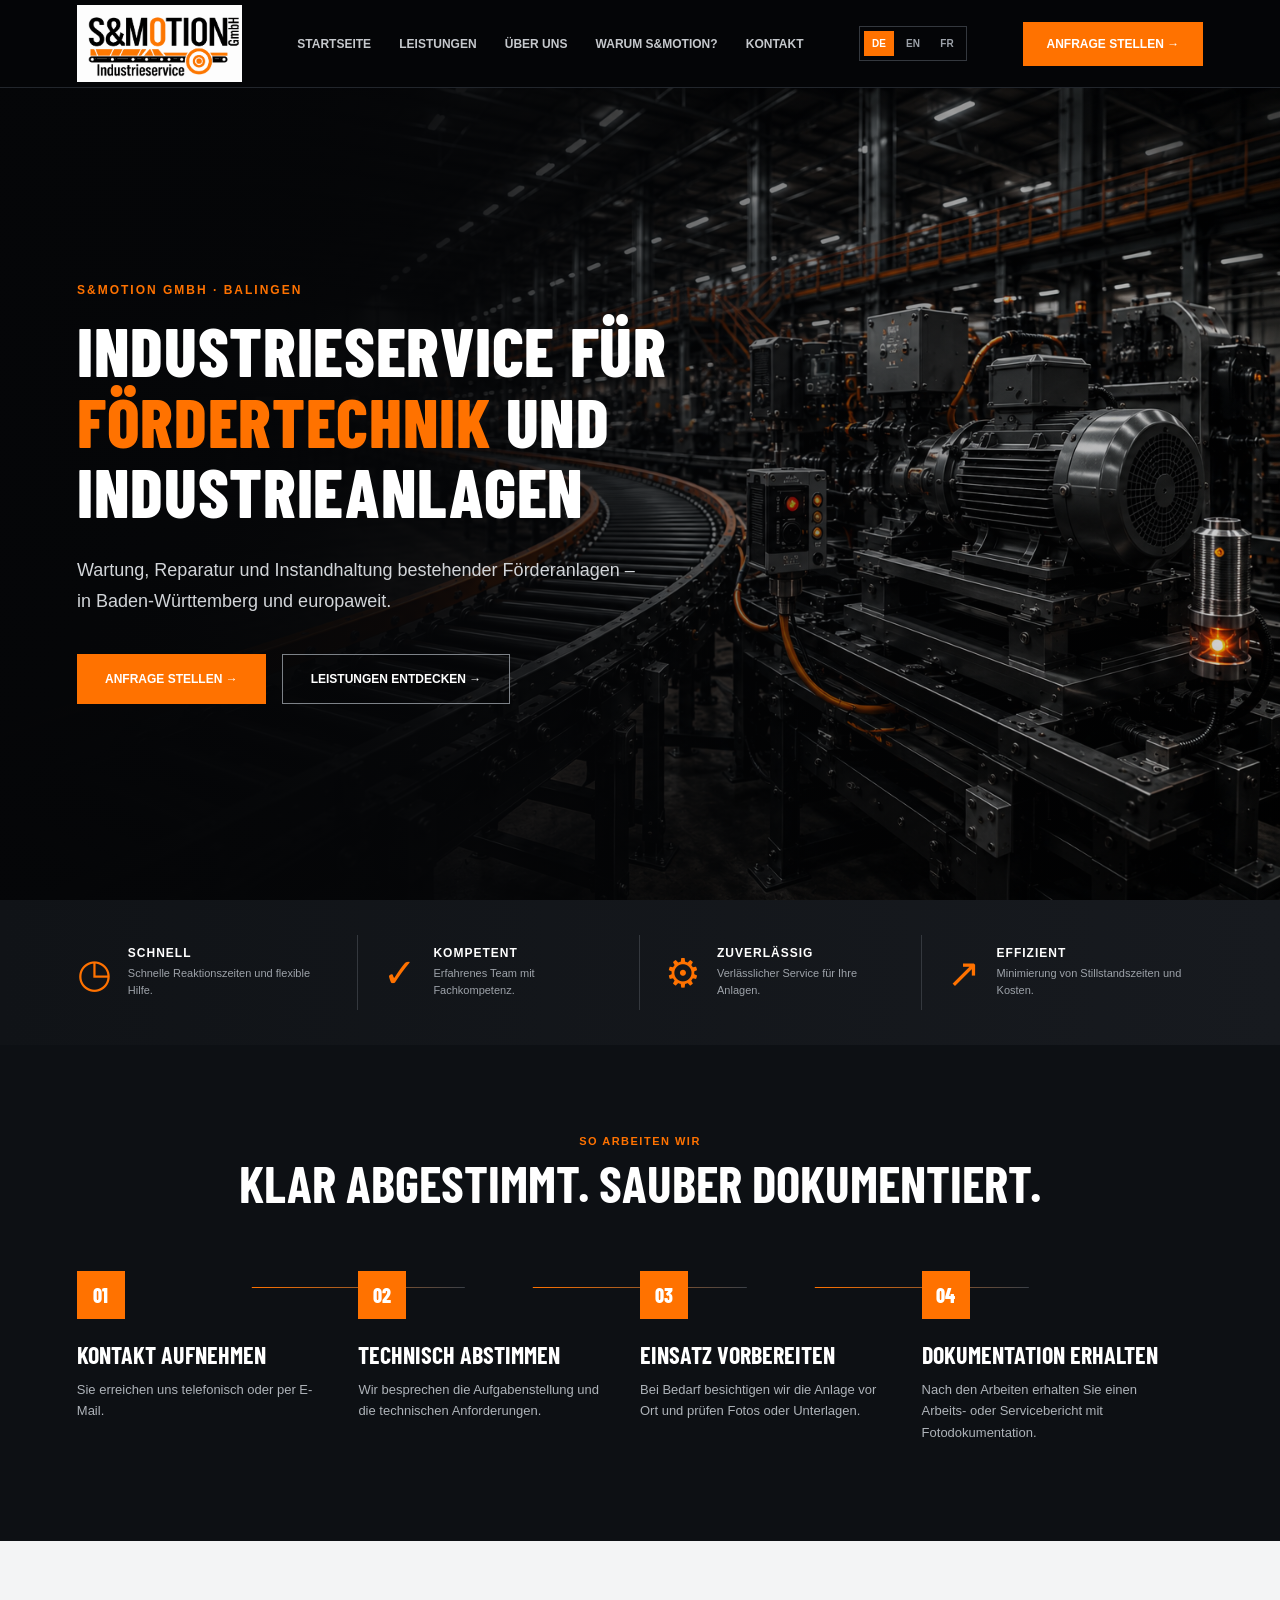
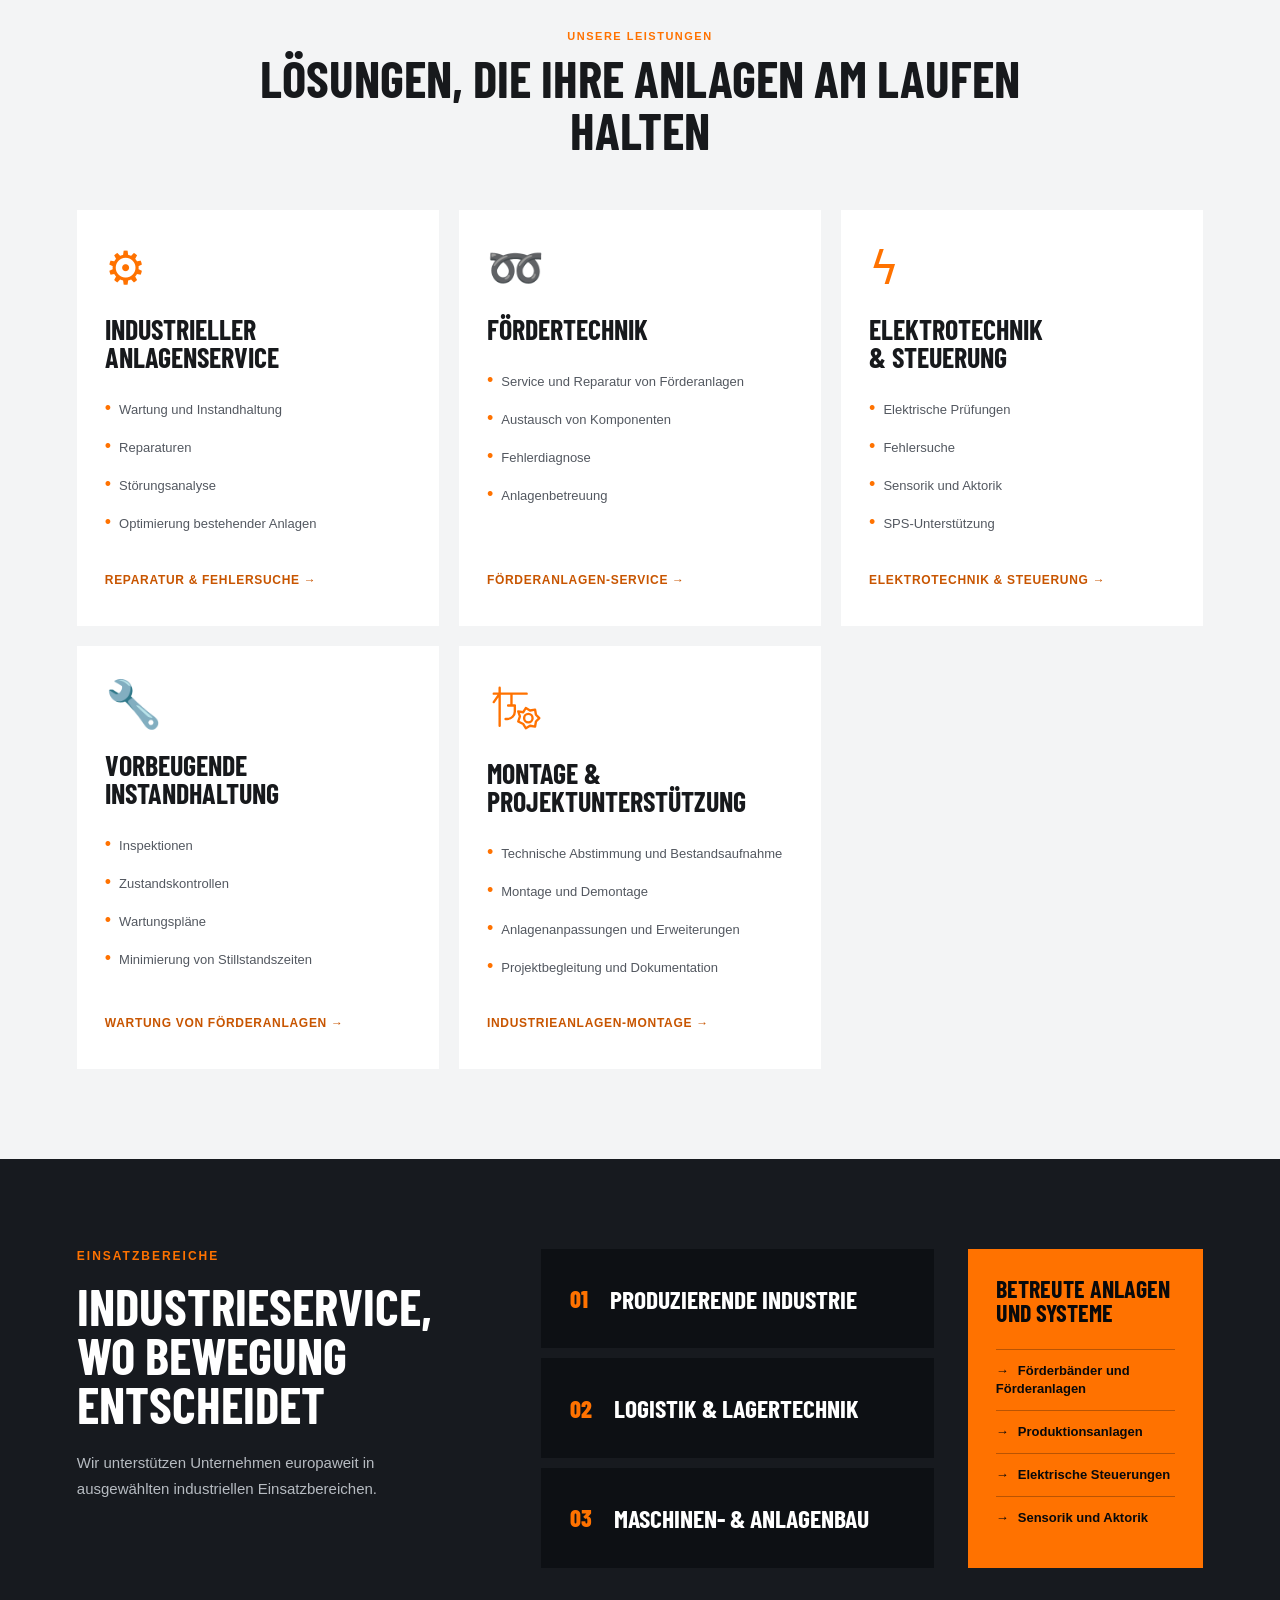
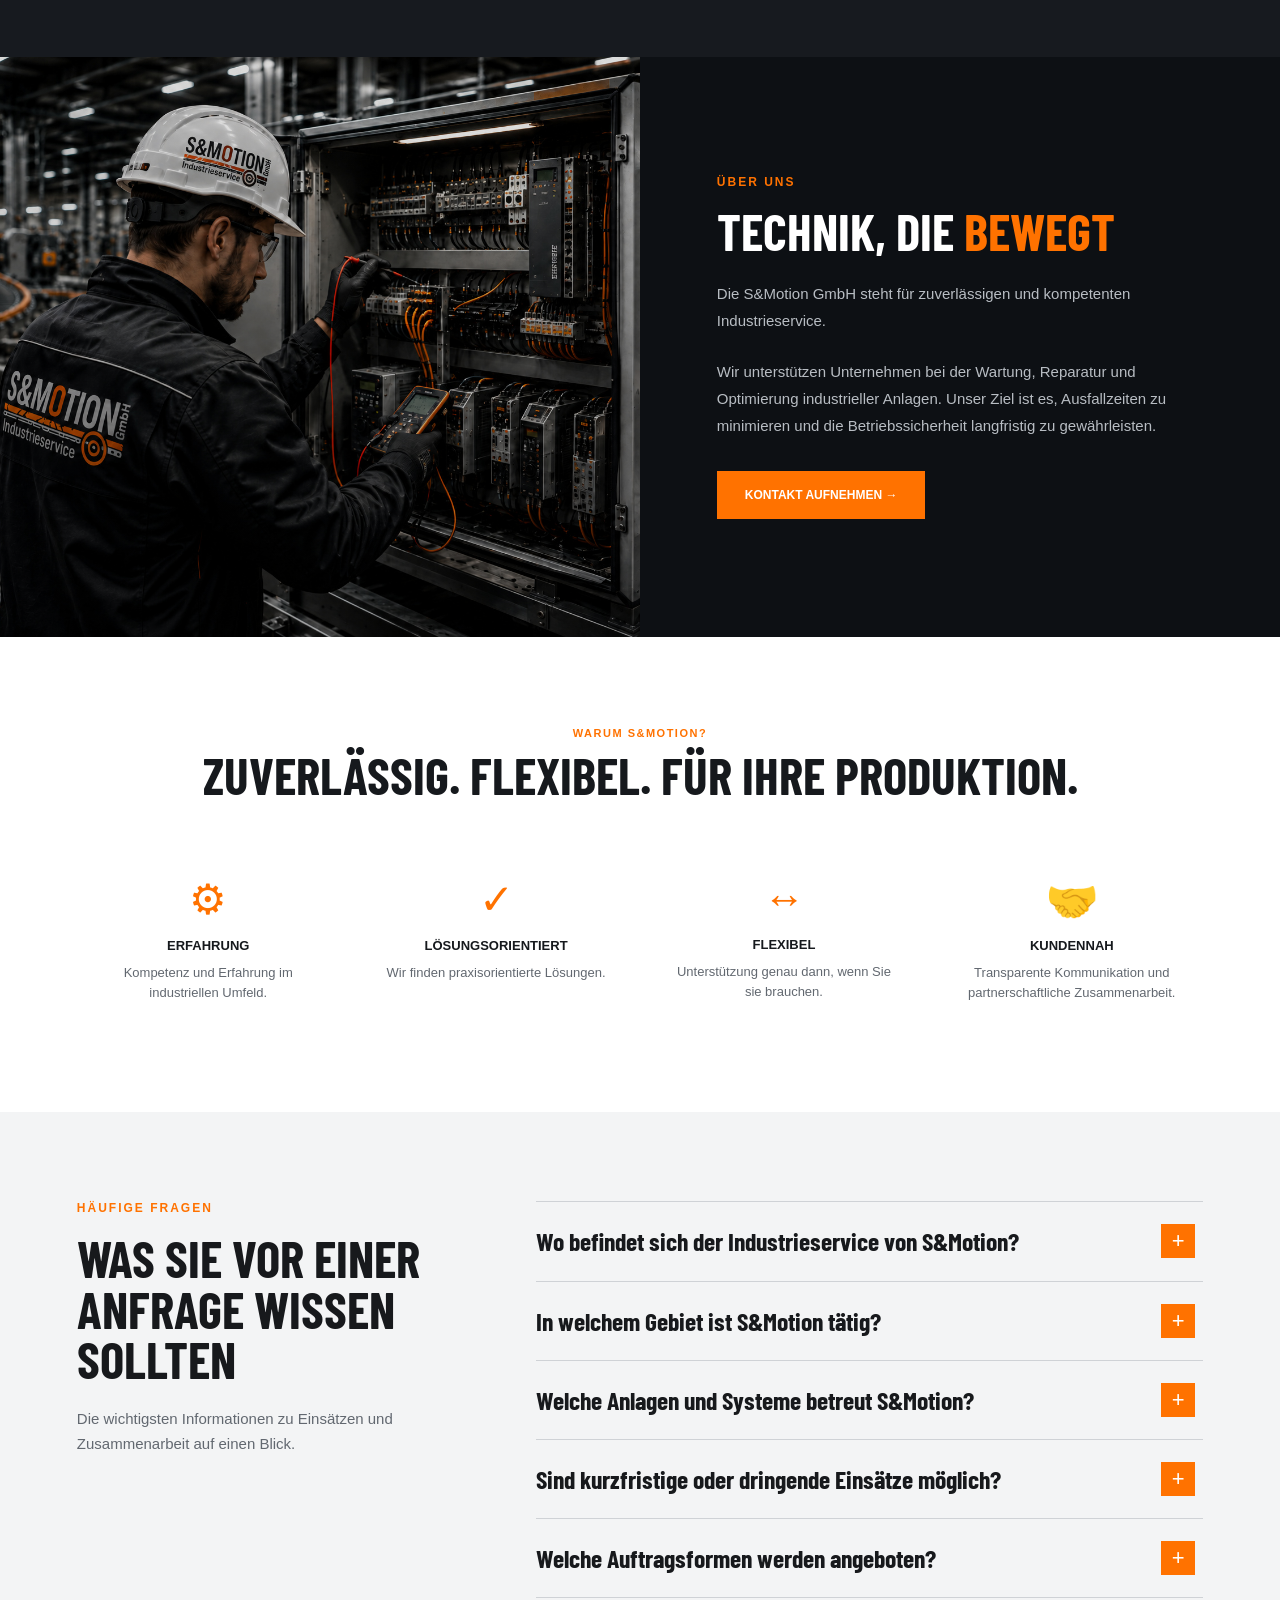
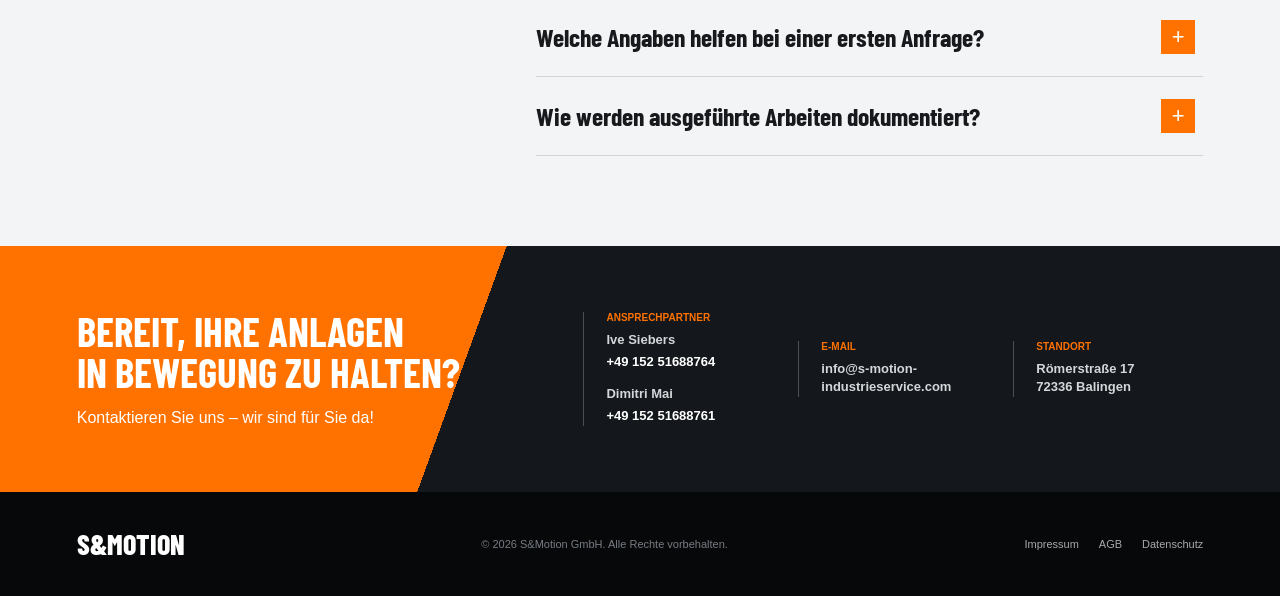
==== commit 201a949a: "Add SEO page for industrial installation service" ====
--- a/index.html
+++ b/index.html
@@ -308,7 +308,13 @@
 
                 <article class="service-card">
 
-                    <div class="service-icon">◫</div>
+                    <div class="service-icon service-icon-montage" aria-hidden="true">
+                        <svg viewBox="0 0 64 64" focusable="false">
+                            <path d="M8 15h39M15 8v45M15 15l-7 10M29 15v14M25 29h8v7a9 9 0 0 1-9 9h-2"/>
+                            <path d="M43 37l3-5 5 3 6-1 1 6 4 4-4 4-1 6-6-1-5 3-3-5-6-3 2-6-2-6z"/>
+                            <circle cx="49" cy="44" r="5"/>
+                        </svg>
+                    </div>
 
                     <h3>MONTAGE &amp;<br>PROJEKTUNTERSTÜTZUNG</h3>
 
@@ -318,7 +324,7 @@
                         <li>Anlagenanpassungen und Erweiterungen</li>
                         <li>Projektbegleitung und Dokumentation</li>
                     </ul>
-                    <a class="service-link" href="#kontakt">Projekt anfragen →</a>
+                    <a class="service-link" href="industrieanlagen-montage.html">Industrieanlagen-Montage →</a>
 
                 </article>
 
--- a/style.css
+++ b/style.css
@@ -102,6 +102,7 @@
 .service-card { min-width: 0; min-height: 350px; padding: 35px 28px; display: flex; flex-direction: column; background: var(--white); border-bottom: 4px solid transparent; transition: transform .25s ease,border-color .25s ease,box-shadow .25s ease; }
 .service-card:hover { transform: translateY(-8px); border-bottom-color: var(--orange); box-shadow: 0 15px 35px rgba(0,0,0,.12); }
 .service-icon { margin-bottom: 24px; color: var(--orange); font-size: 46px; line-height: 1; }
+.service-icon-montage svg { display: block; width: 54px; height: 54px; fill: none; stroke: currentColor; stroke-width: 2.8; stroke-linecap: round; stroke-linejoin: round; }
 .service-card h3 { margin-bottom: 25px; font-size: 28px; line-height: 1; }
 .service-card ul { list-style: none; }
 .service-card li { margin-bottom: 13px; color: #535860; font-size: 13px; line-height: 1.4; overflow-wrap: anywhere; }
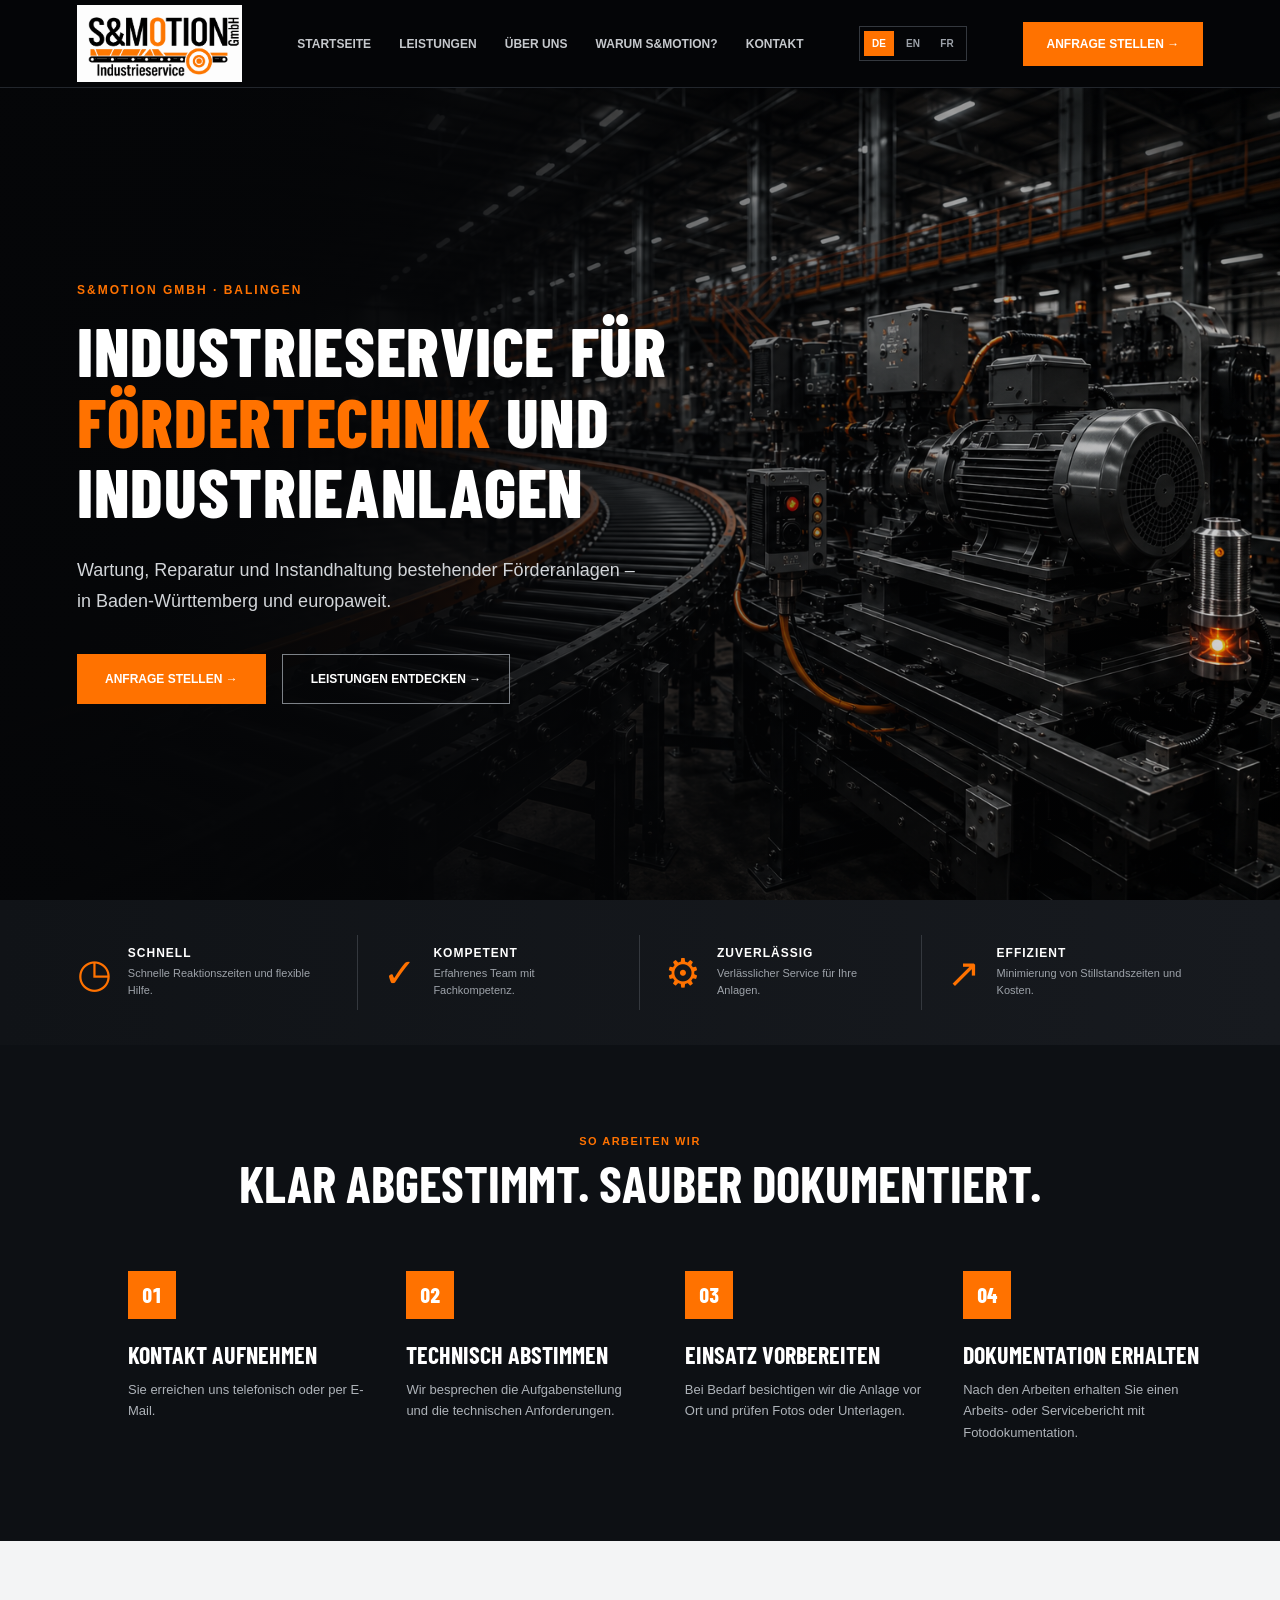
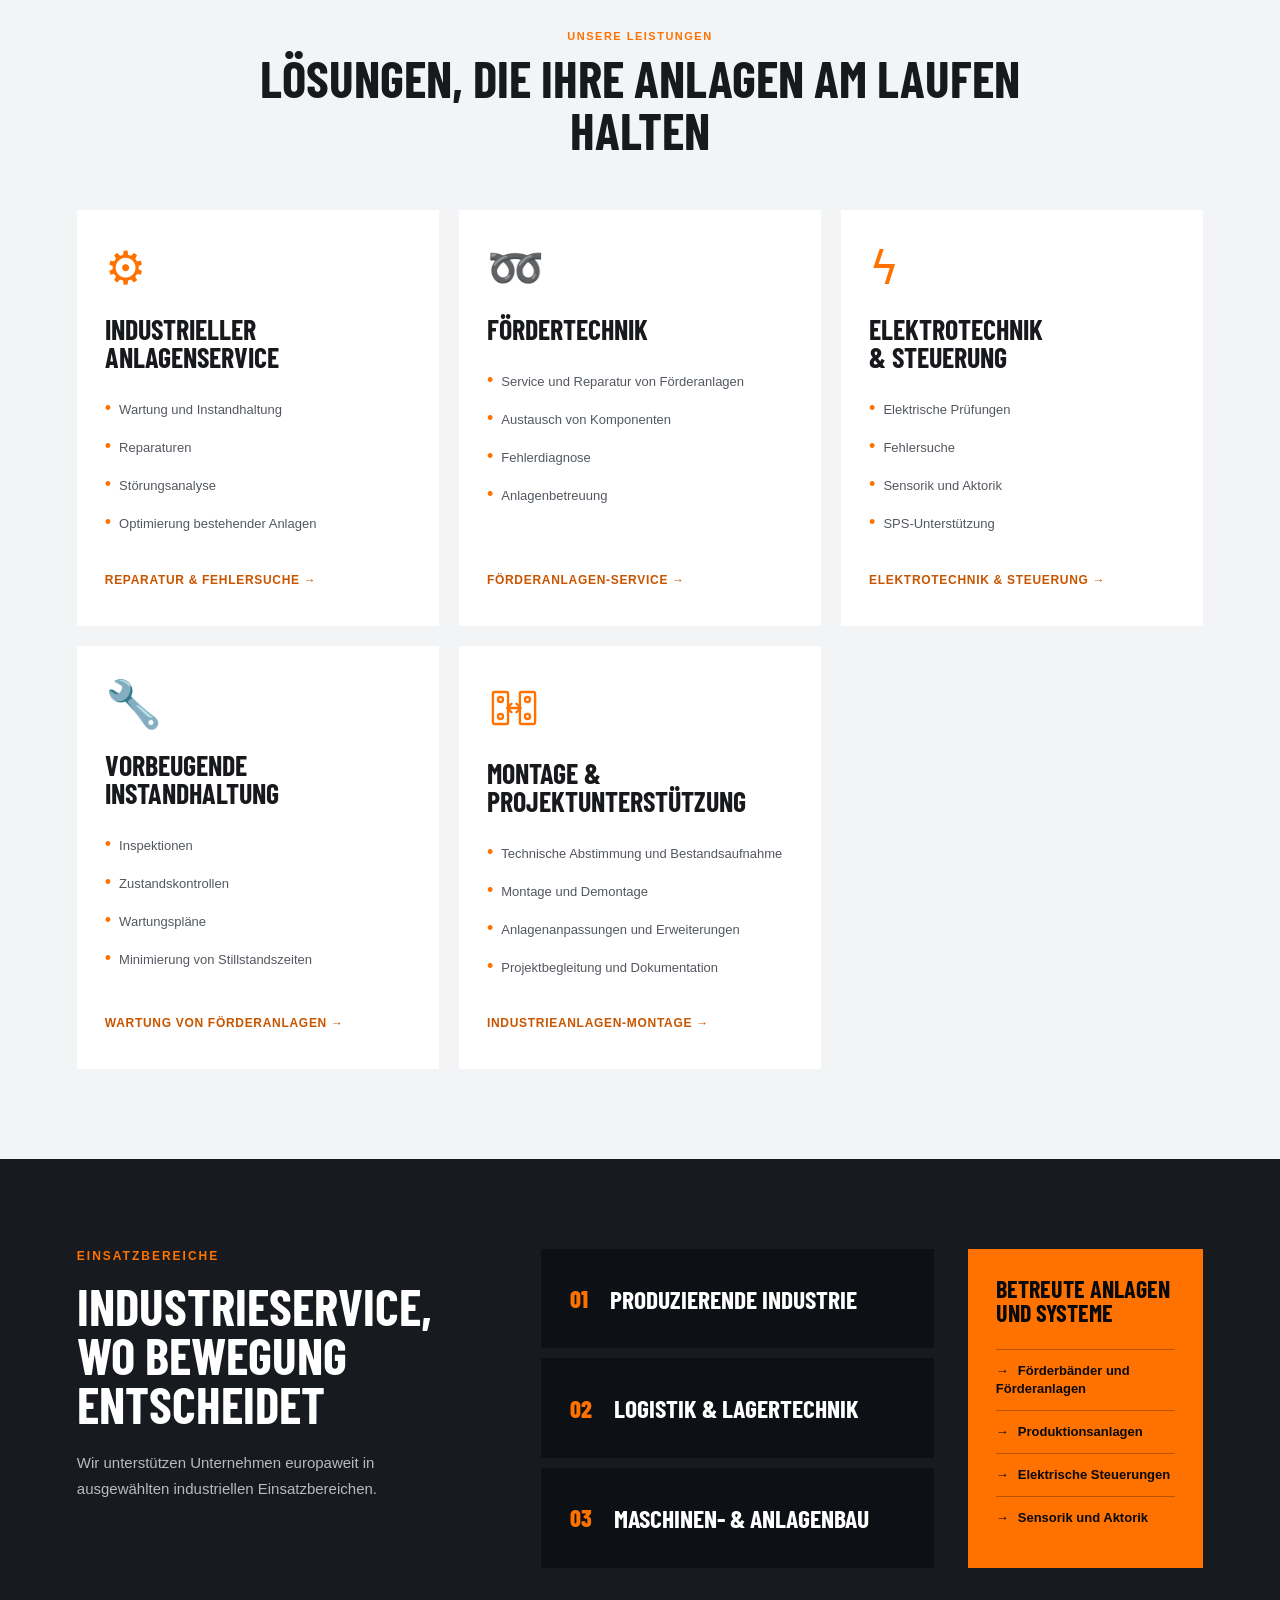
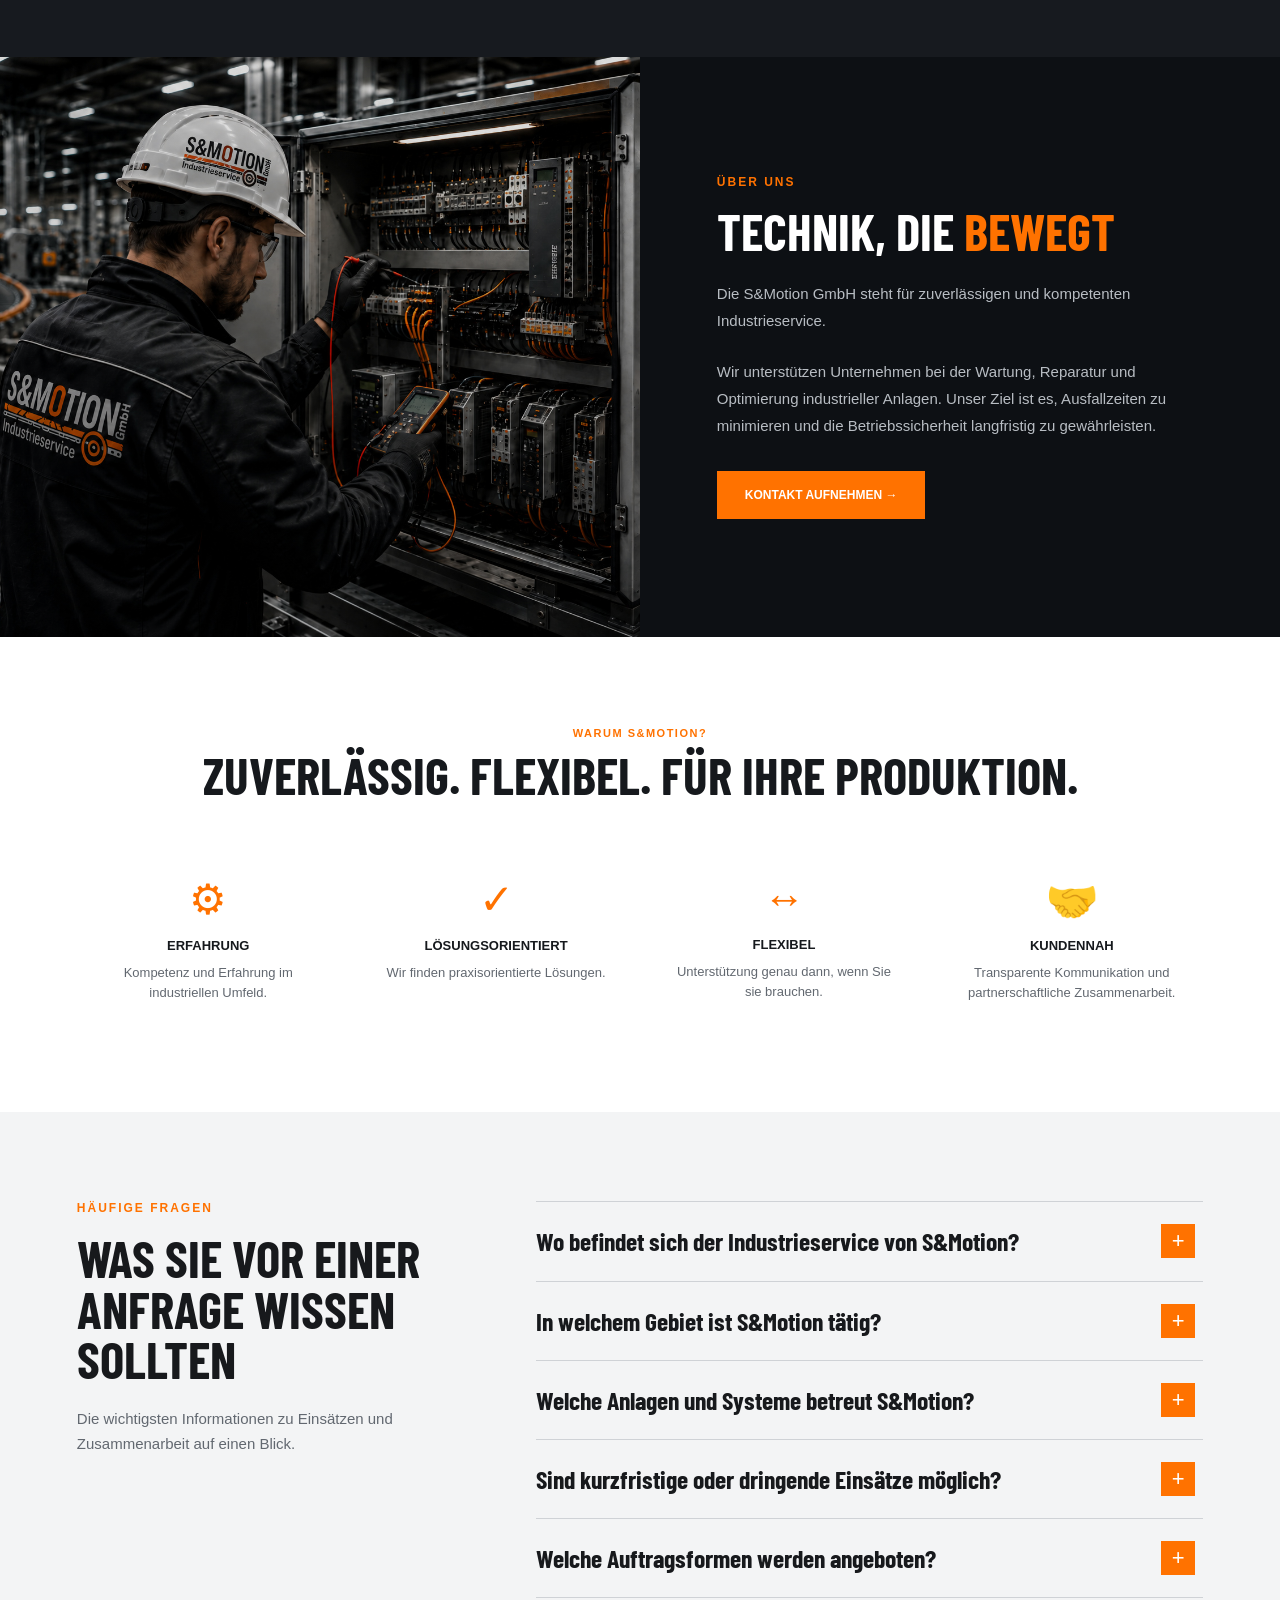
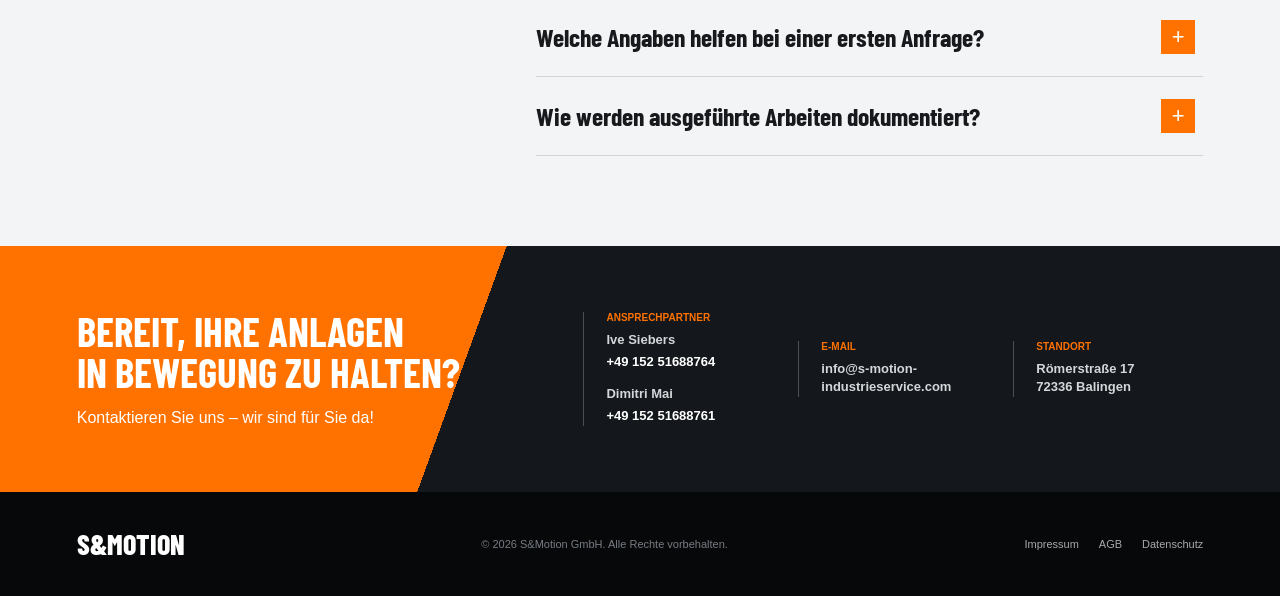
==== commit ea7fe9d4: "Replace installation service icon" ====
--- a/index.html
+++ b/index.html
@@ -310,9 +310,11 @@
 
                     <div class="service-icon service-icon-montage" aria-hidden="true">
                         <svg viewBox="0 0 64 64" focusable="false">
-                            <path d="M8 15h39M15 8v45M15 15l-7 10M29 15v14M25 29h8v7a9 9 0 0 1-9 9h-2"/>
-                            <path d="M43 37l3-5 5 3 6-1 1 6 4 4-4 4-1 6-6-1-5 3-3-5-6-3 2-6-2-6z"/>
-                            <circle cx="49" cy="44" r="5"/>
+                            <rect x="7" y="13" width="18" height="38" rx="2"/>
+                            <rect x="39" y="13" width="18" height="38" rx="2"/>
+                            <circle cx="16" cy="22" r="3"/><circle cx="16" cy="42" r="3"/>
+                            <circle cx="48" cy="22" r="3"/><circle cx="48" cy="42" r="3"/>
+                            <path d="M25 32h14M29 27l-5 5 5 5M35 27l5 5-5 5"/>
                         </svg>
                     </div>
 
--- a/style.css
+++ b/style.css
@@ -85,10 +85,9 @@
 
 .process { padding: var(--section-space) var(--page-padding); background: #0d1014; }
 .process .section-heading { color: var(--white); }
-.process-grid { width: 100%; max-width: var(--content-width); margin-inline: auto; display: grid; grid-template-columns: repeat(4,minmax(0,1fr)); list-style: none; counter-reset: process; }
-.process-grid li { position: relative; min-width: 0; padding: 8px 30px 8px 0; }
-.process-grid li:not(:last-child)::after { content: ""; position: absolute; top: 24px; right: 0; width: calc(100% - 68px); height: 1px; transform: translateX(50%); background: linear-gradient(90deg,var(--orange),#3b4047); }
-.process-number { position: relative; z-index: 1; display: inline-flex; width: 48px; height: 48px; align-items: center; justify-content: center; margin-bottom: 24px; background: var(--orange); color: var(--white); font-family: "Barlow Condensed","Barlow Fallback",Arial,sans-serif; font-size: 20px; font-weight: 800; }
+.process-grid { width: 100%; max-width: 1140px; margin-inline: auto; padding-left: clamp(28px,4vw,58px); display: grid; grid-template-columns: repeat(4,minmax(0,1fr)); gap: clamp(24px,3vw,46px); list-style: none; counter-reset: process; }
+.process-grid li { position: relative; min-width: 0; padding: 8px 0; }
+.process-number { display: inline-flex; width: 48px; height: 48px; align-items: center; justify-content: center; margin-bottom: 24px; background: var(--orange); color: var(--white); font-family: "Barlow Condensed","Barlow Fallback",Arial,sans-serif; font-size: 20px; font-variant-numeric: tabular-nums; font-weight: 800; line-height: 1; }
 .process-grid h3 { margin-bottom: 12px; font-size: 24px; line-height: 1; }
 .process-grid p { max-width: 270px; color: #aeb3b9; font-size: 13px; line-height: 1.65; }
 
@@ -174,8 +173,7 @@
     .navigation a { font-size: 11px; }
     .header-button { padding-inline: 18px; }
     .service-grid, .why-grid, .process-grid { grid-template-columns: repeat(2,minmax(0,1fr)); }
-    .process-grid { gap: 40px 0; }
-    .process-grid li:nth-child(2)::after { display: none; }
+    .process-grid { gap: 40px 32px; padding-left: 32px; }
     .advantages { grid-template-columns: repeat(2,minmax(0,1fr)); }
     .advantage:nth-child(2) { border-right: 0; }
     .advantage:nth-child(-n+2) { border-bottom: 1px solid #34383e; }
@@ -227,9 +225,9 @@
     .advantages { padding-block: 24px; }
     .section-heading { margin-bottom: 38px; }
     .service-grid, .why-grid, .process-grid { grid-template-columns: minmax(0,1fr); gap: 16px; }
+    .process-grid { padding-left: 0; }
     .process-grid li { padding: 18px 0 18px 70px; }
     .process-number { position: absolute; top: 14px; left: 0; margin-bottom: 0; }
-    .process-grid li::after { display: none; }
     .process-grid p { max-width: none; }
     .service-card { width: 100%; min-height: 0; padding: 30px 24px; }
     .why-grid>div { padding: 20px 8px; }
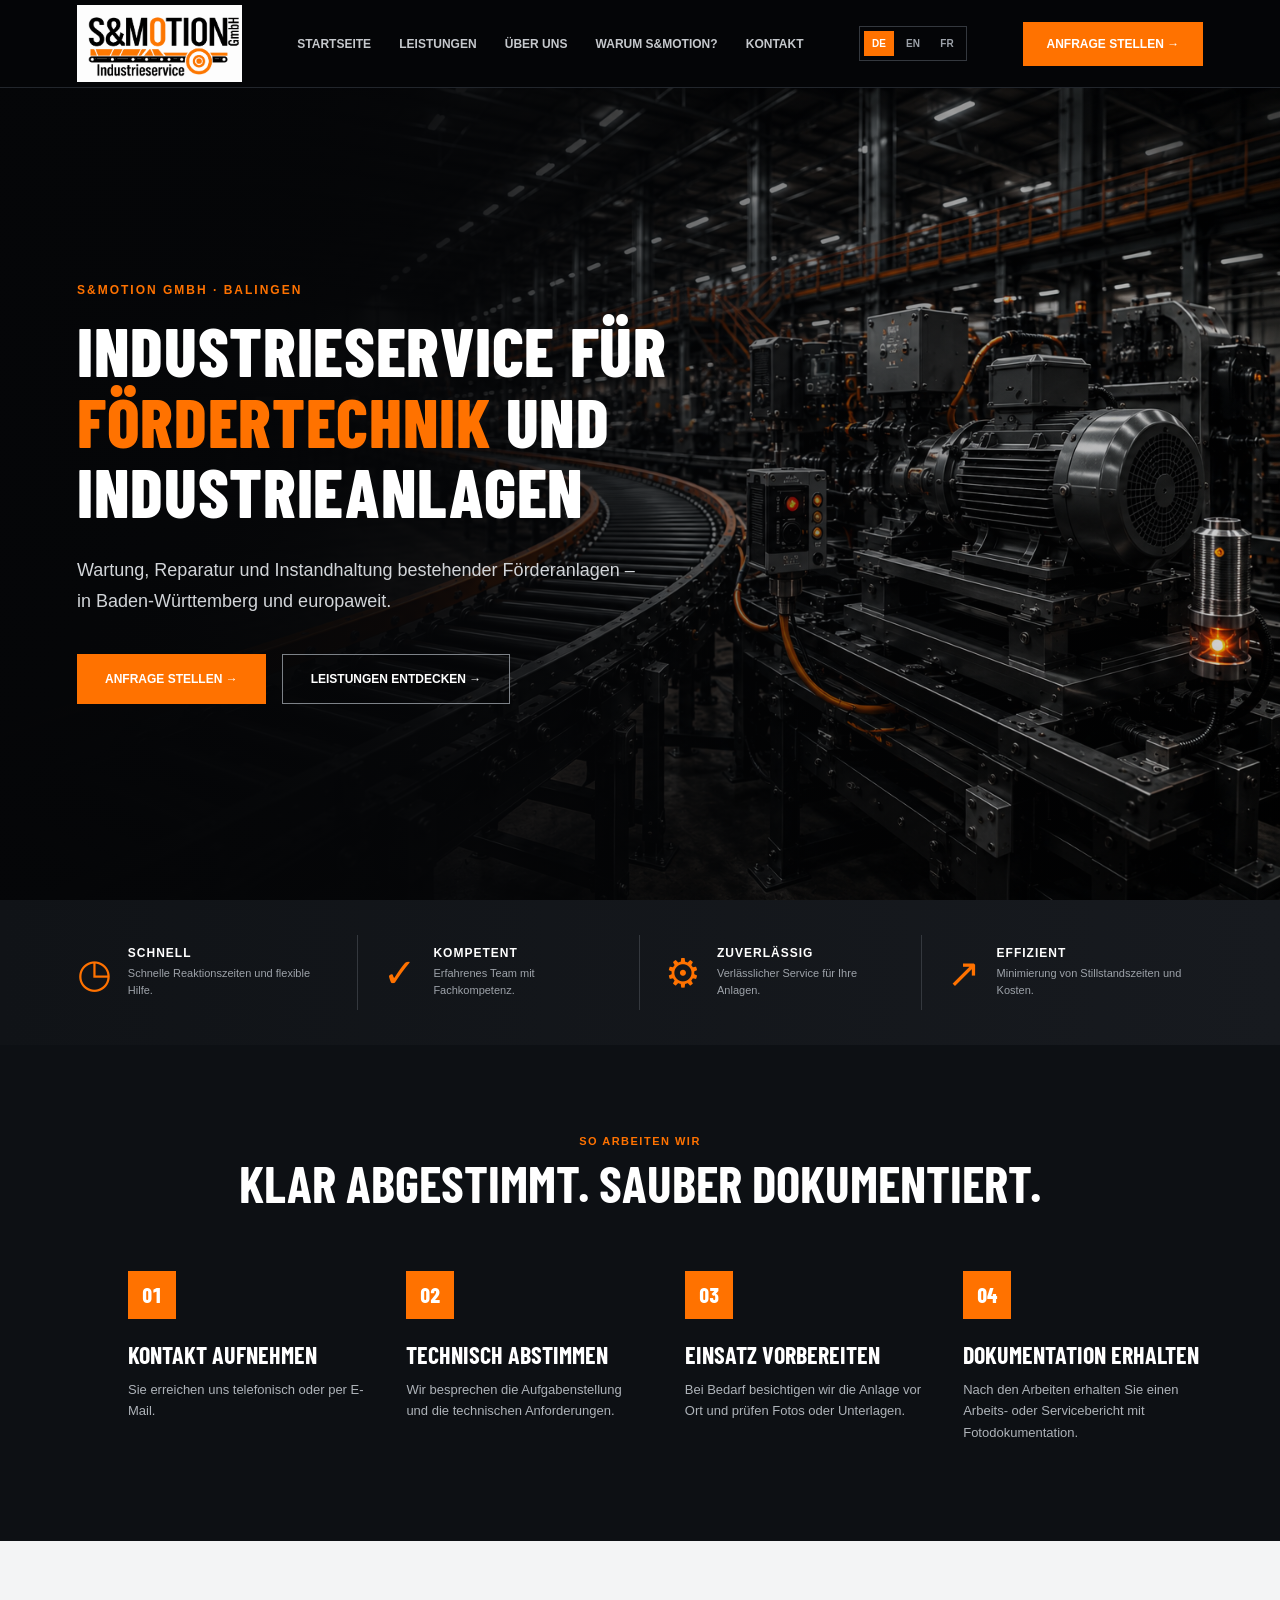
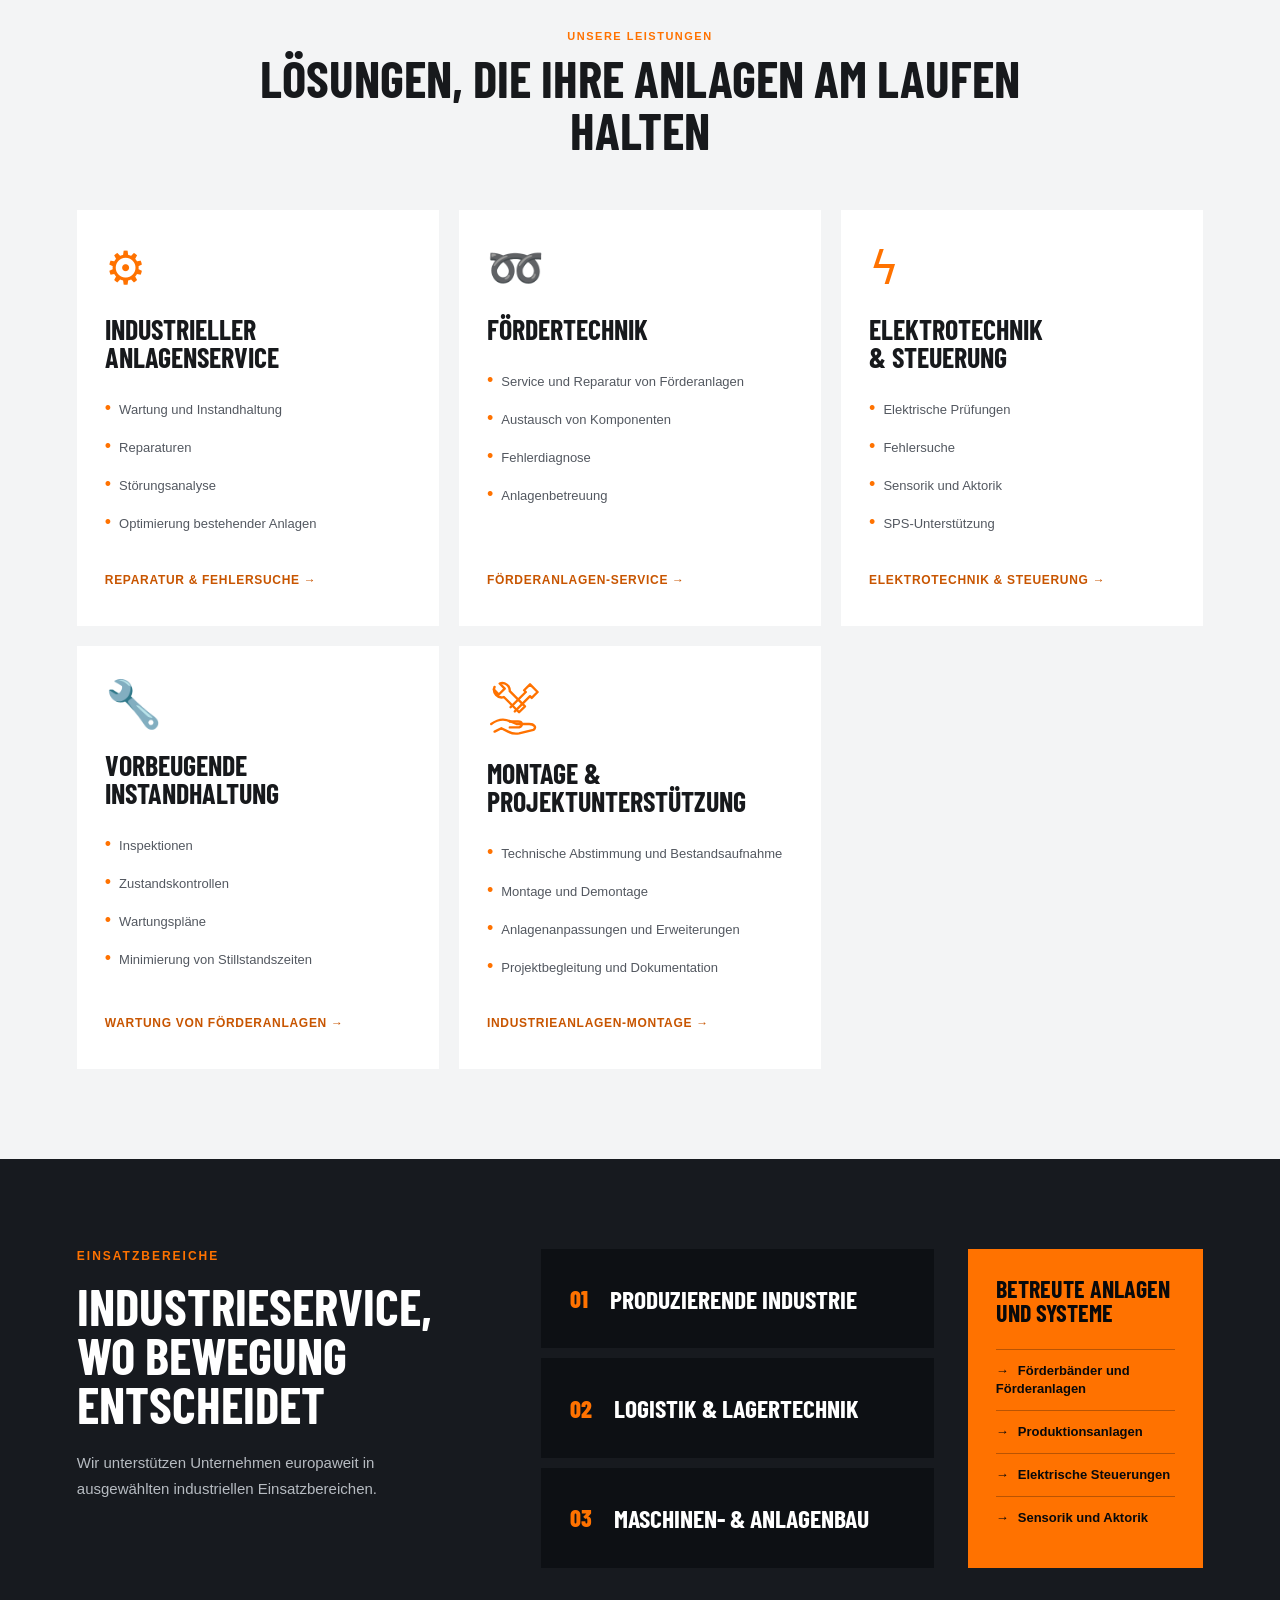
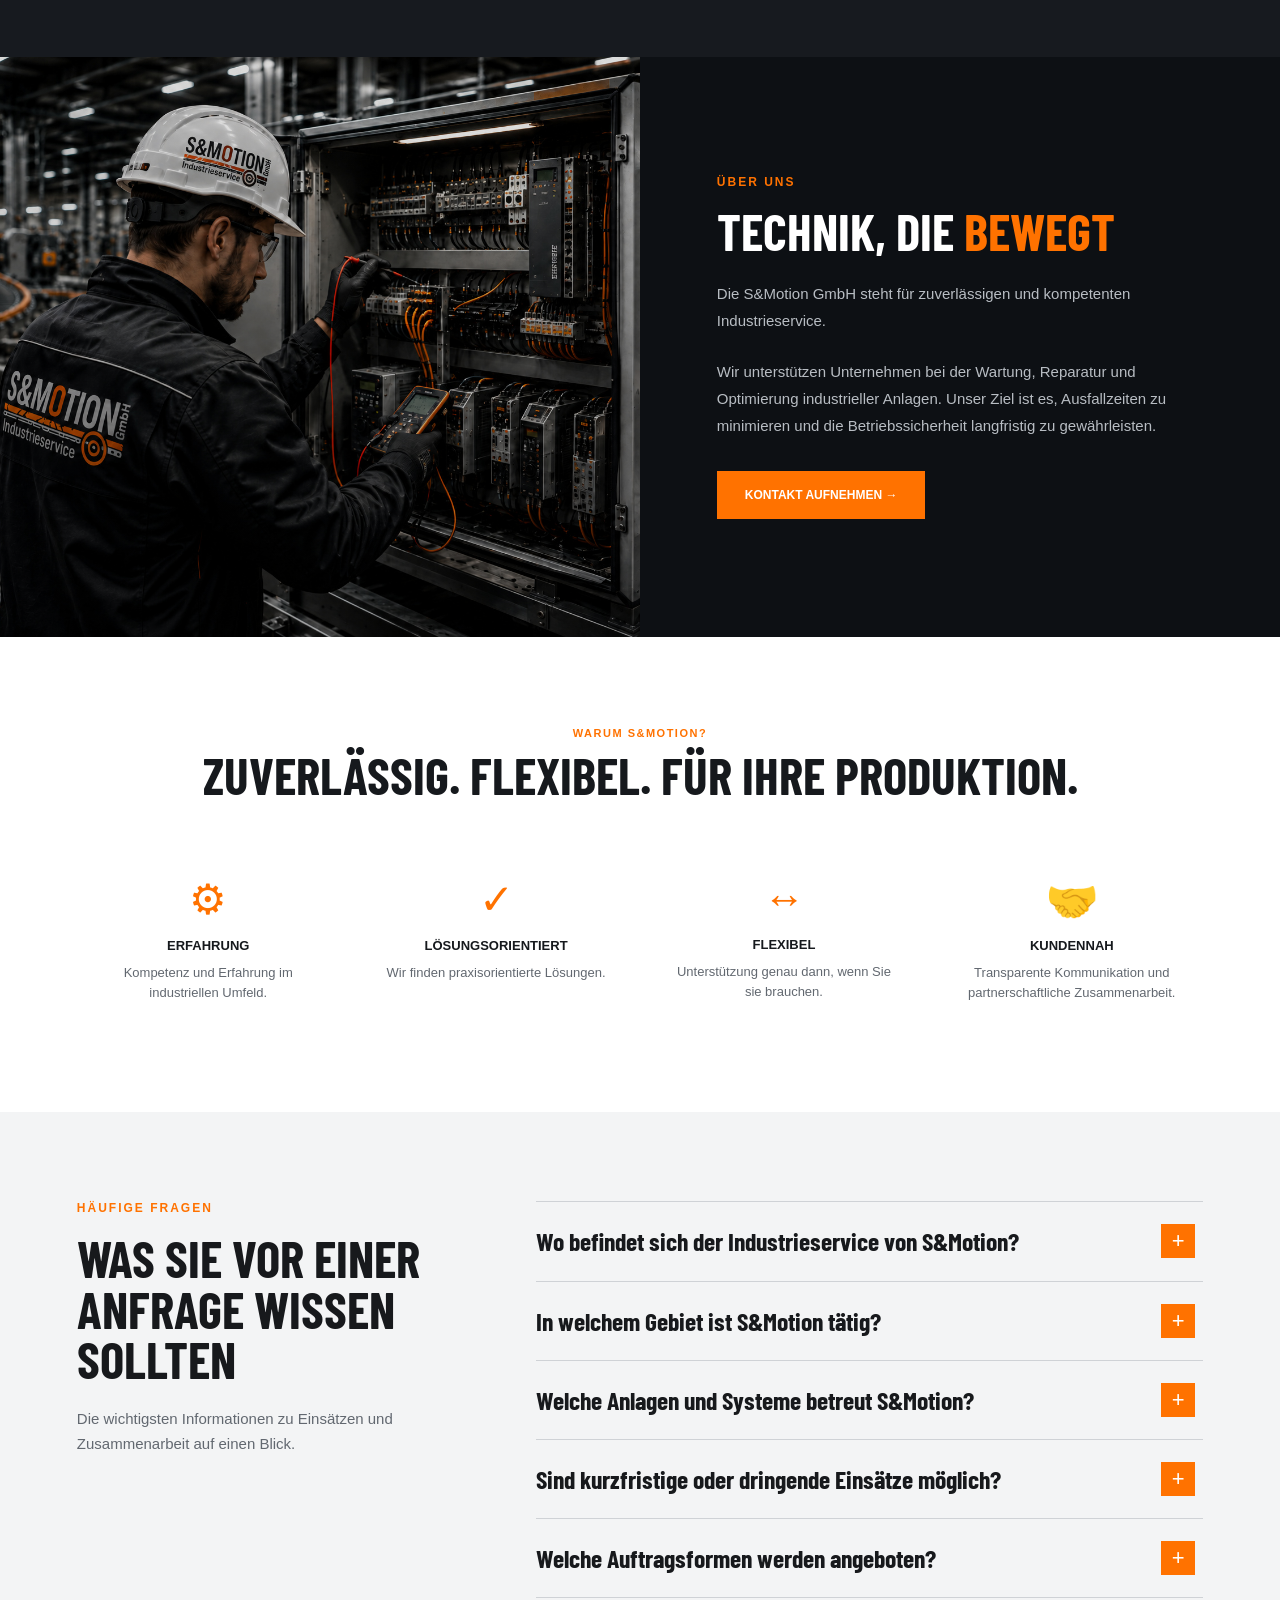
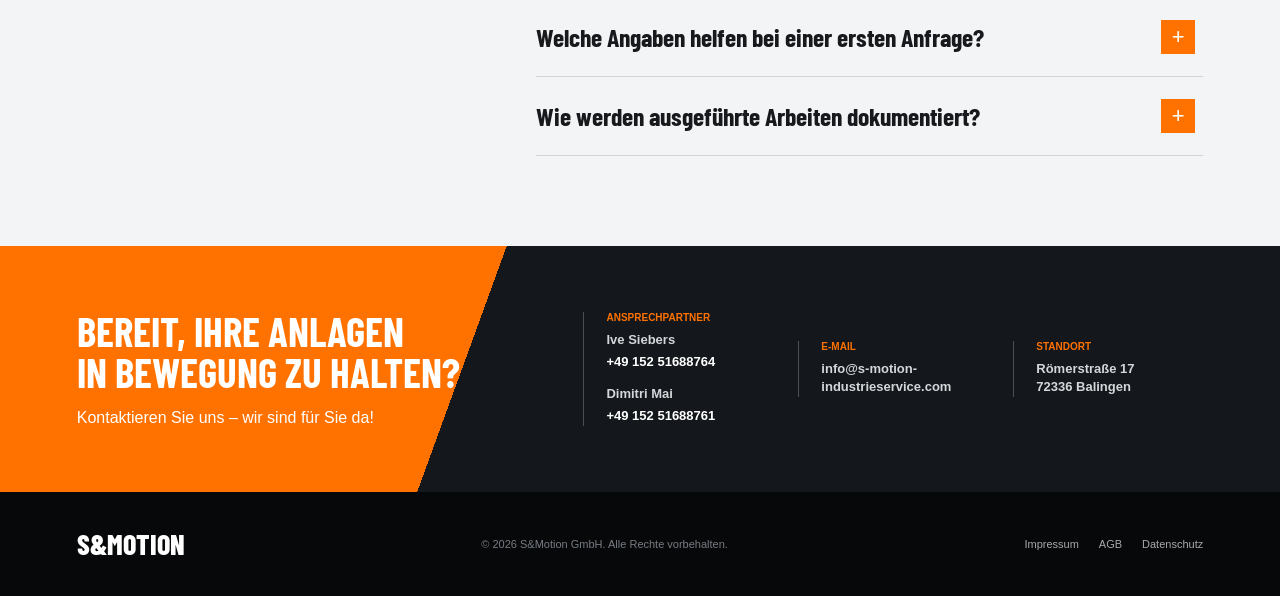
==== commit dde879db: "Redesign installation service icon" ====
--- a/index.html
+++ b/index.html
@@ -310,11 +310,10 @@
 
                     <div class="service-icon service-icon-montage" aria-hidden="true">
                         <svg viewBox="0 0 64 64" focusable="false">
-                            <rect x="7" y="13" width="18" height="38" rx="2"/>
-                            <rect x="39" y="13" width="18" height="38" rx="2"/>
-                            <circle cx="16" cy="22" r="3"/><circle cx="16" cy="42" r="3"/>
-                            <circle cx="48" cy="22" r="3"/><circle cx="48" cy="42" r="3"/>
-                            <path d="M25 32h14M29 27l-5 5 5 5M35 27l5 5-5 5"/>
+                            <path d="M9 7a9 9 0 0 0 11 12l18 18 7-7-18-18A9 9 0 0 0 15 3l6 6-7 7-6-6z"/>
+                            <path d="M28 31 46 13l-2-2 7-7 9 9-7 7-2-2-18 18"/>
+                            <path d="M5 51c8-6 15-7 23-3l7 3h15c6 0 9 4 5 7l-17 4c-5 1-9 0-13-2l-8-4-8 4"/>
+                            <path d="M27 48h10c5 0 6 5 1 7H27"/>
                         </svg>
                     </div>
 
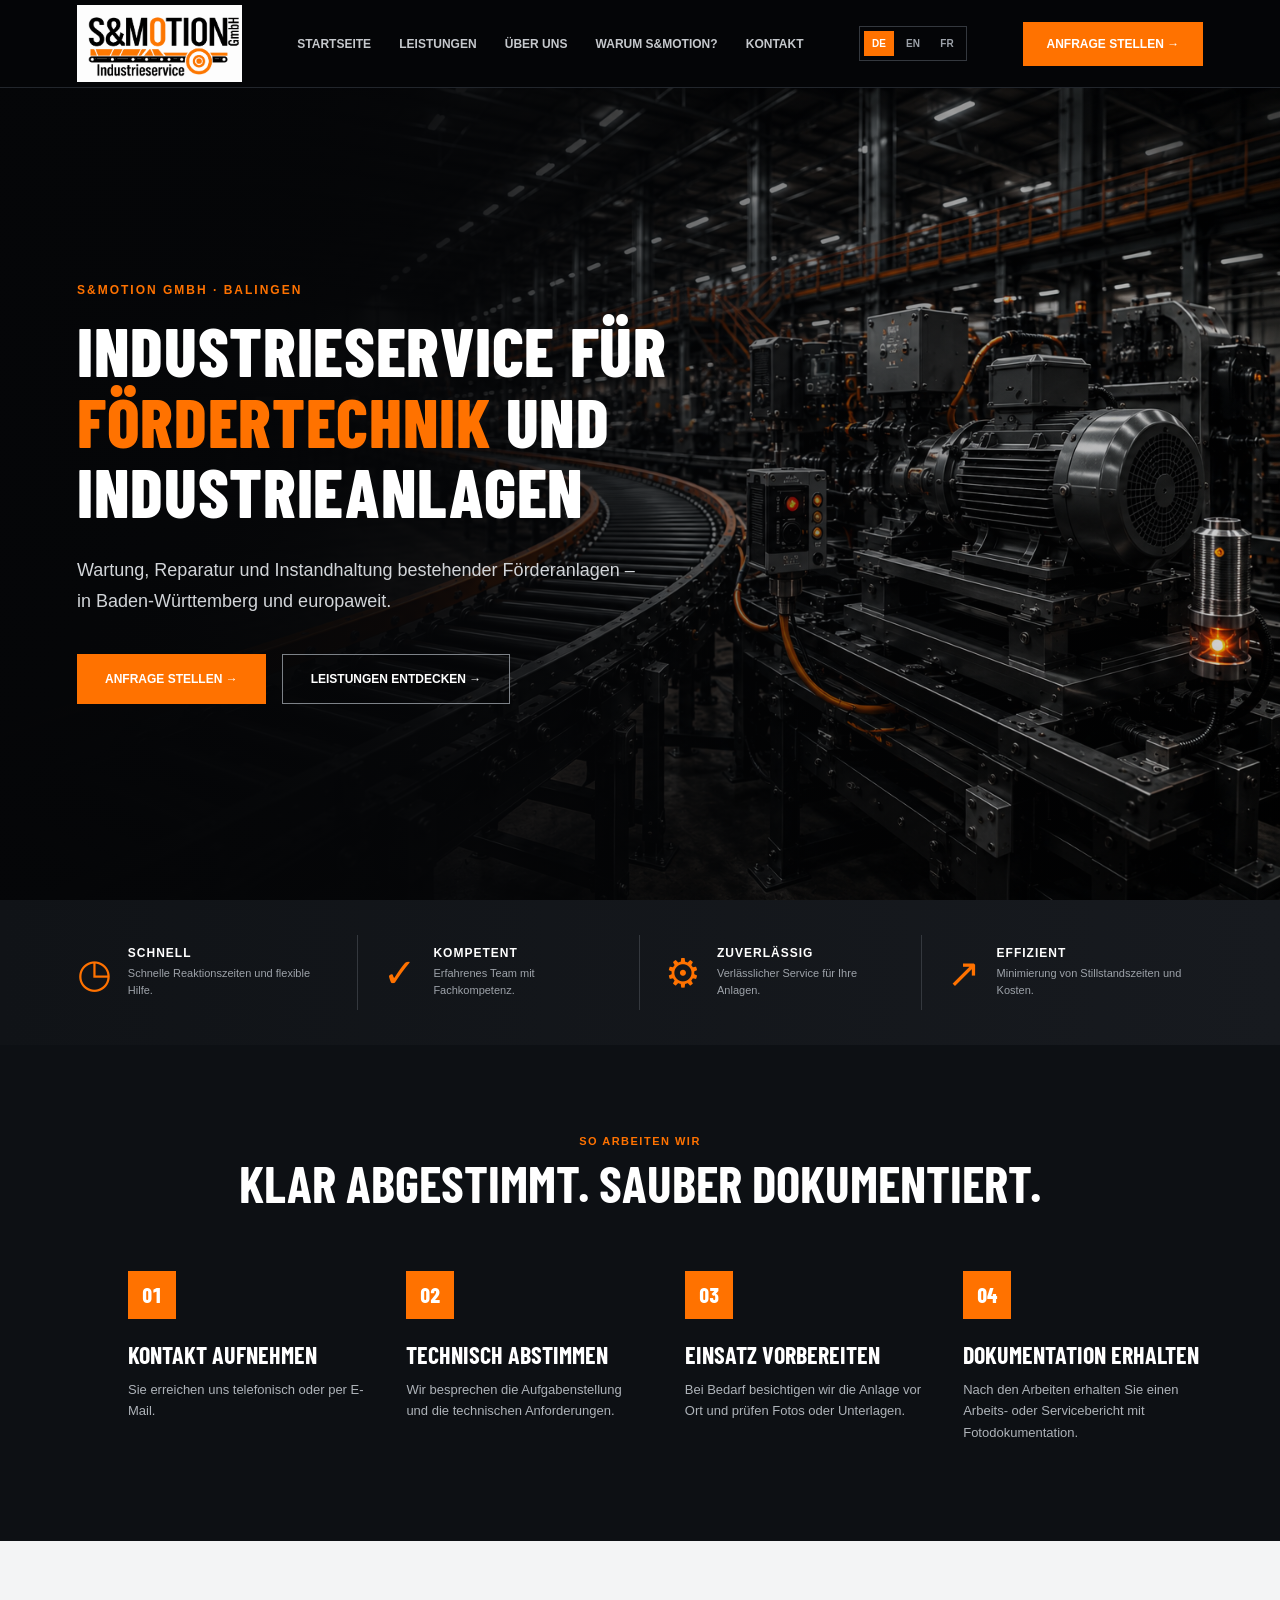
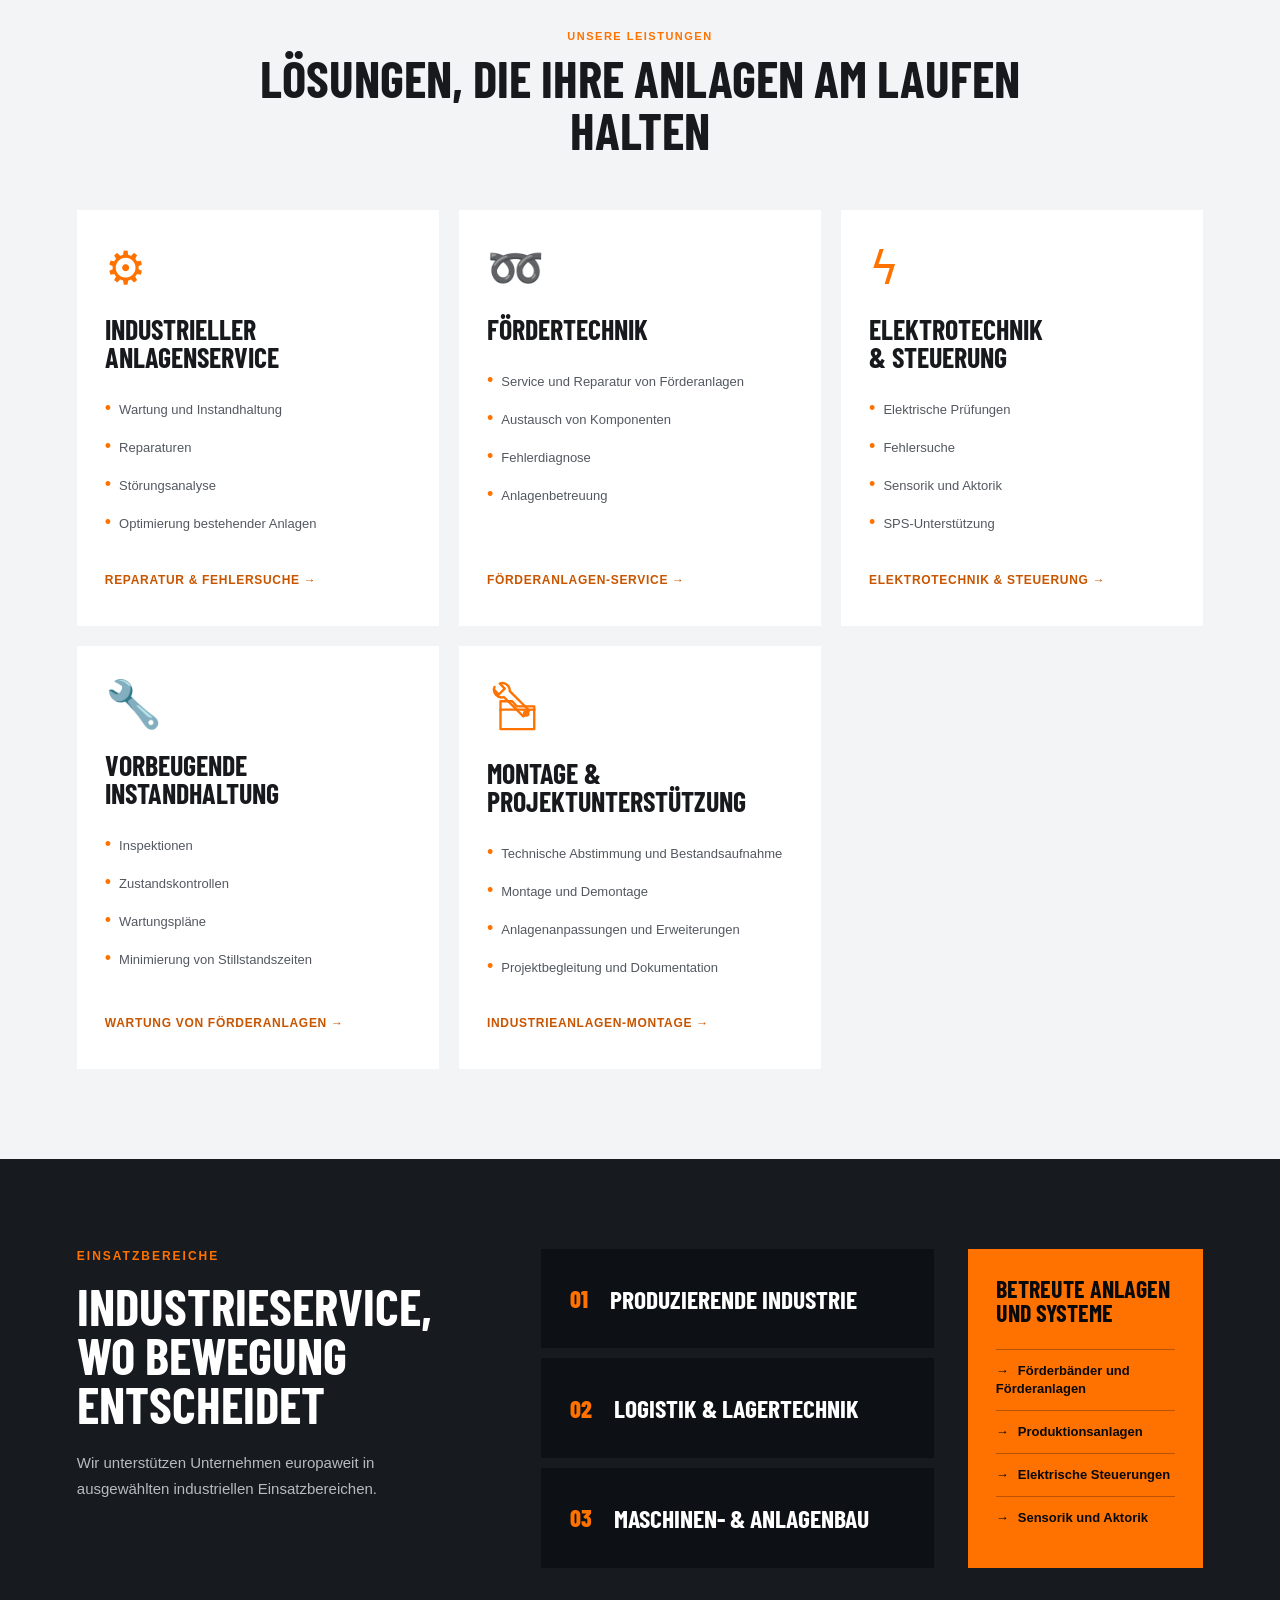
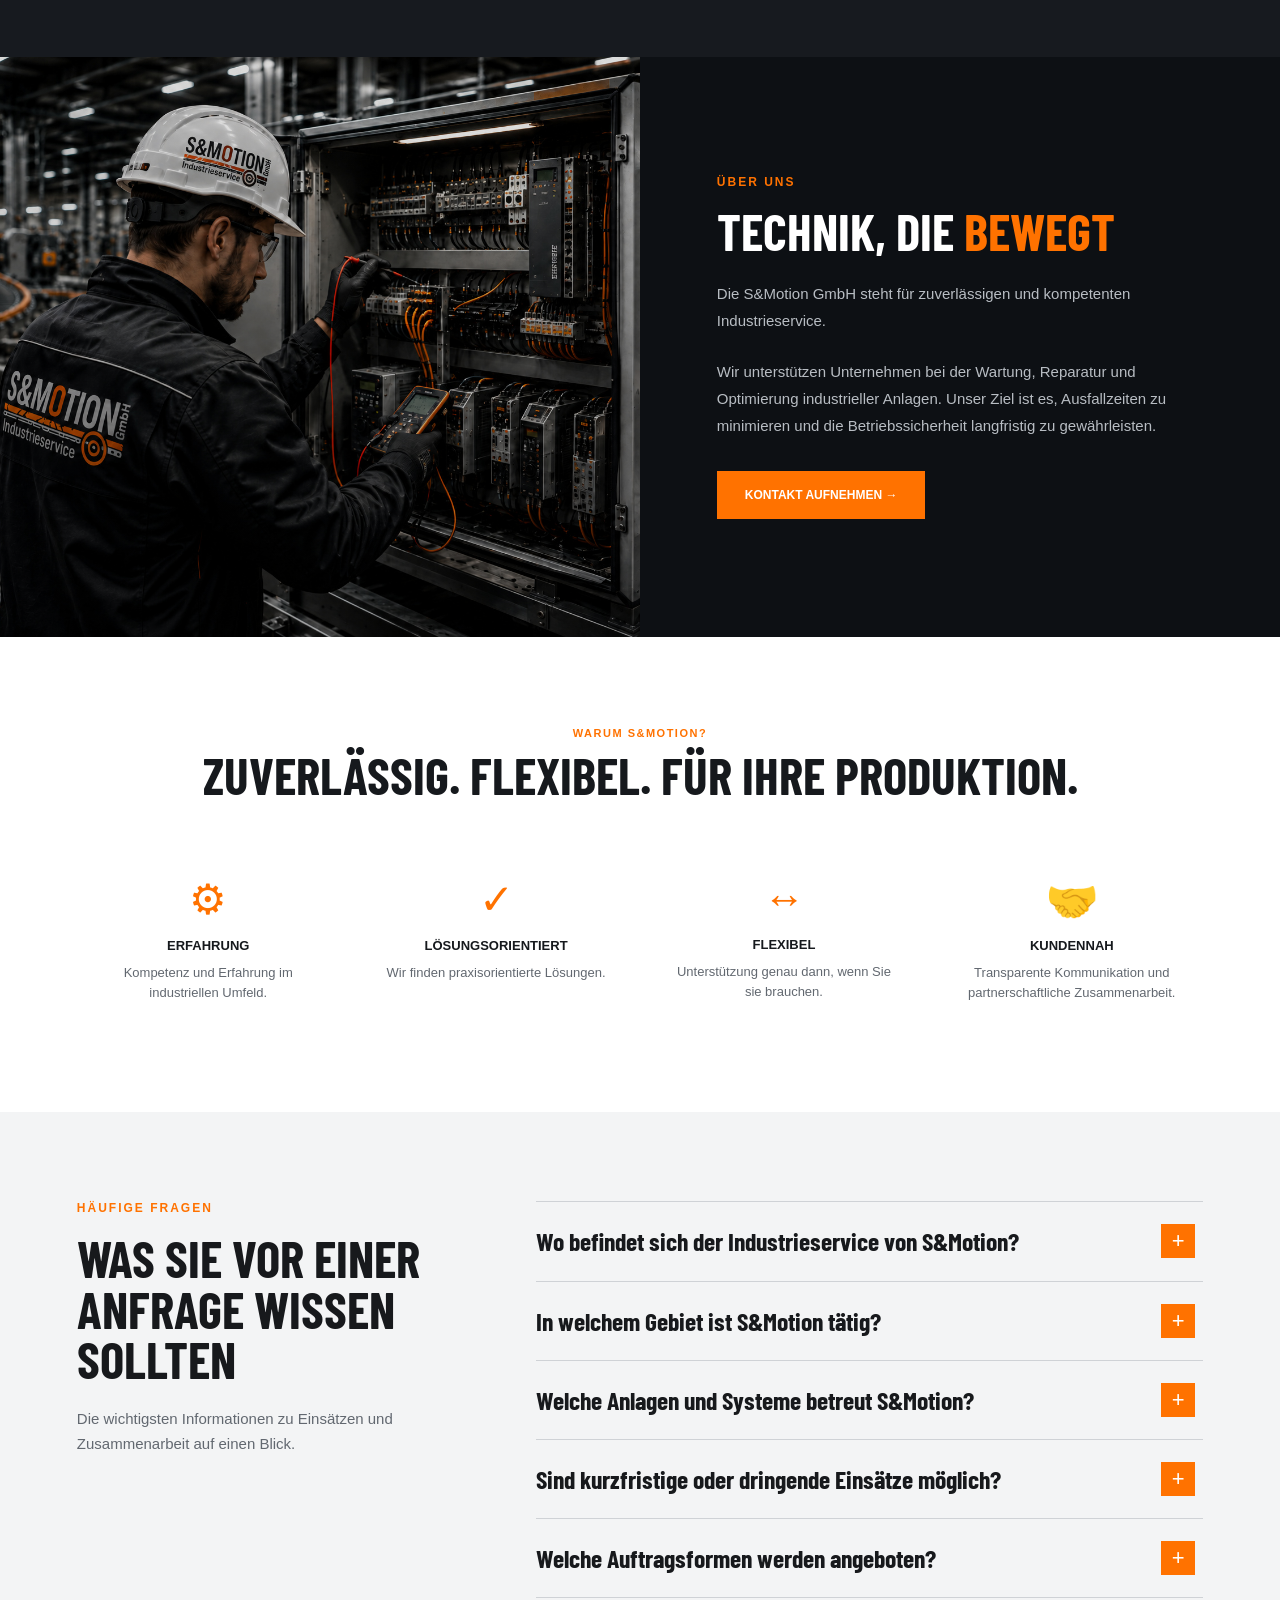
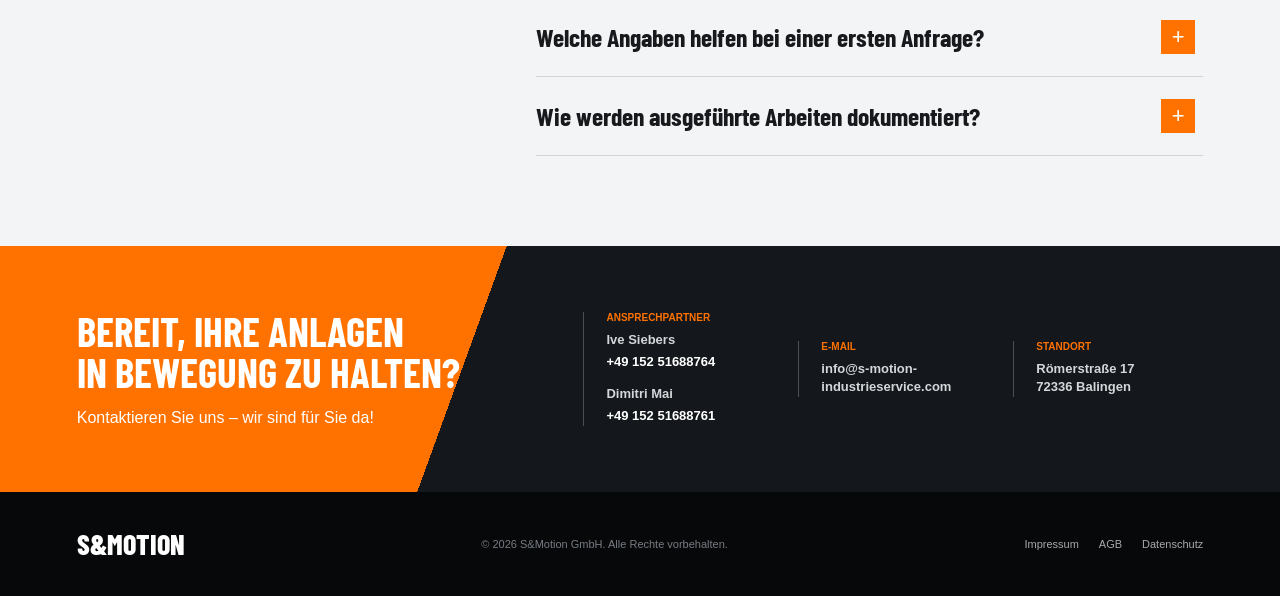
==== commit 1be5f35d: "Use wrench and folder service icon" ====
--- a/index.html
+++ b/index.html
@@ -310,10 +310,10 @@
 
                     <div class="service-icon service-icon-montage" aria-hidden="true">
                         <svg viewBox="0 0 64 64" focusable="false">
-                            <path d="M9 7a9 9 0 0 0 11 12l18 18 7-7-18-18A9 9 0 0 0 15 3l6 6-7 7-6-6z"/>
-                            <path d="M28 31 46 13l-2-2 7-7 9 9-7 7-2-2-18 18"/>
-                            <path d="M5 51c8-6 15-7 23-3l7 3h15c6 0 9 4 5 7l-17 4c-5 1-9 0-13-2l-8-4-8 4"/>
-                            <path d="M27 48h10c5 0 6 5 1 7H27"/>
+                            <path d="M16 24h14l5 6h21v27H16z"/>
+                            <path d="M16 34h40"/>
+                            <path d="M9 7a9 9 0 0 0 11 12l23 23 7-7-23-23A9 9 0 0 0 15 3l6 6-7 7-6-6z"/>
+                            <circle cx="46.5" cy="38.5" r="2.5"/>
                         </svg>
                     </div>
 
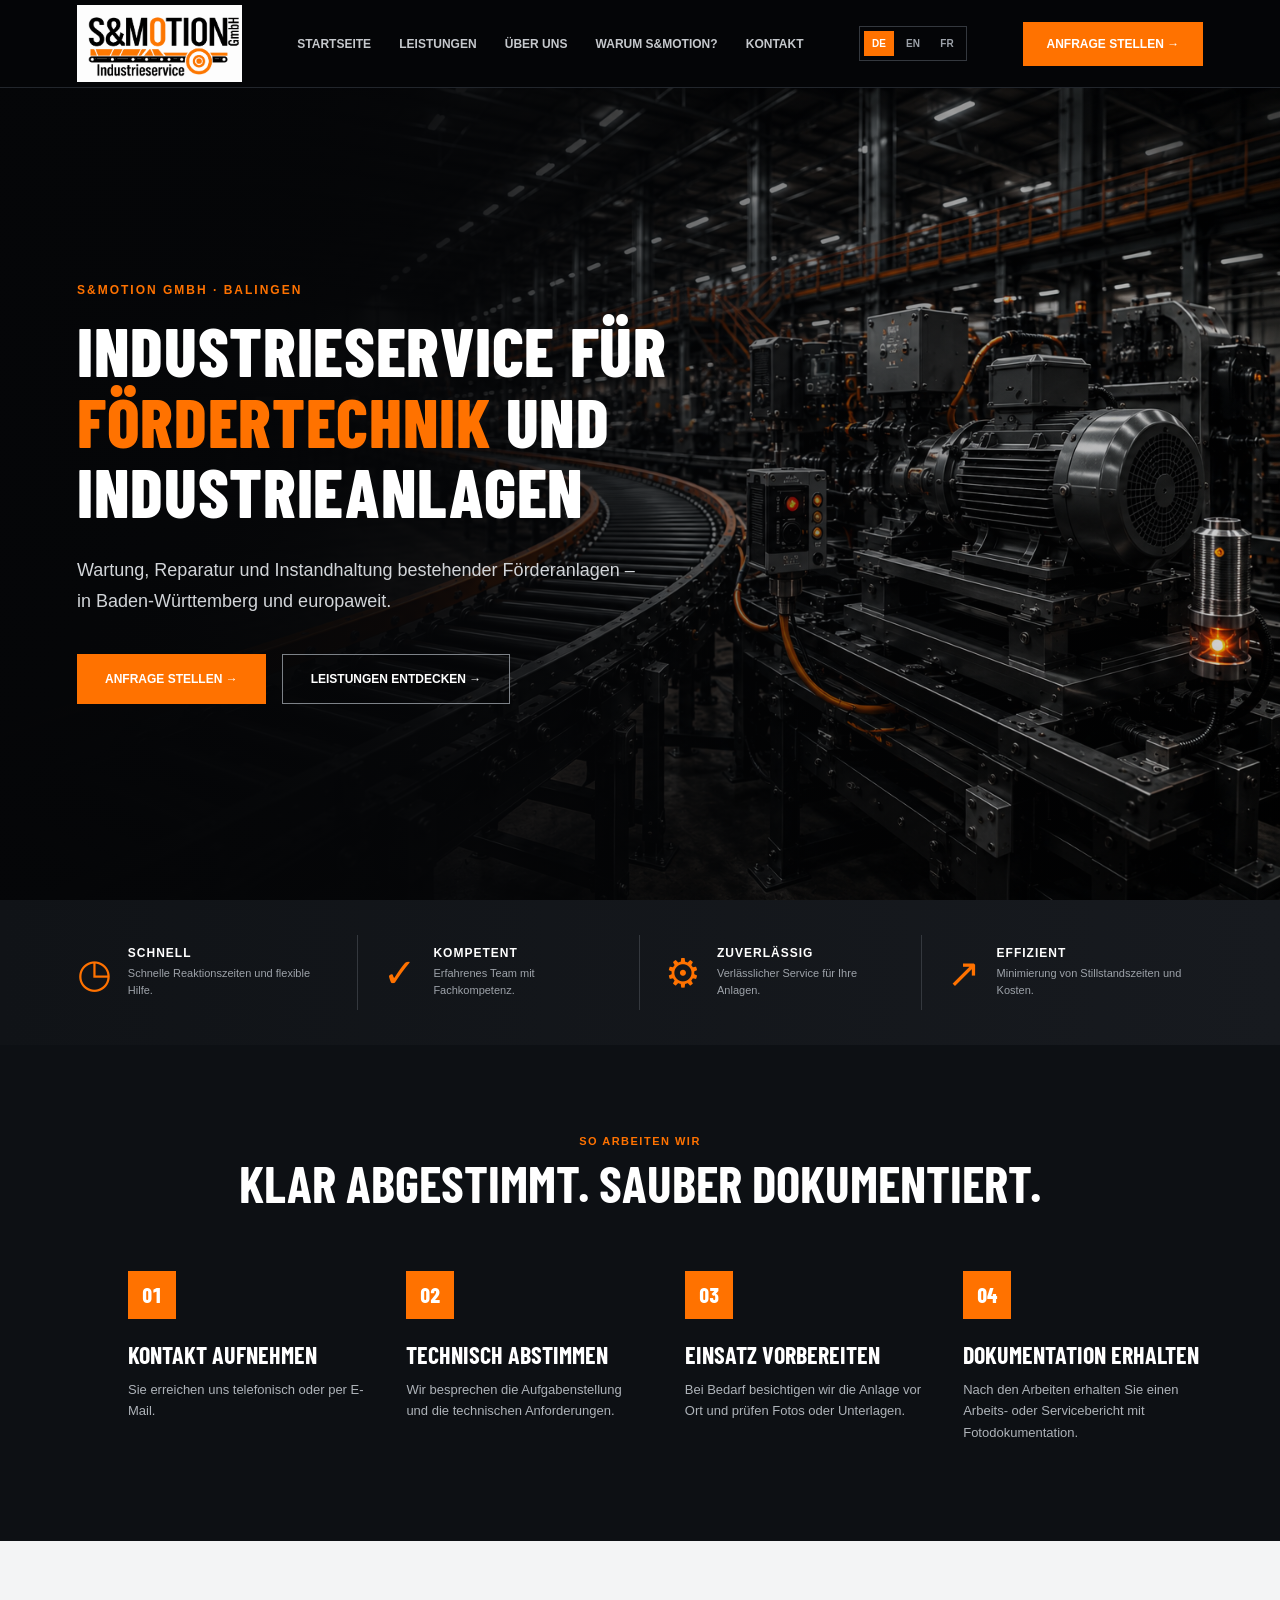
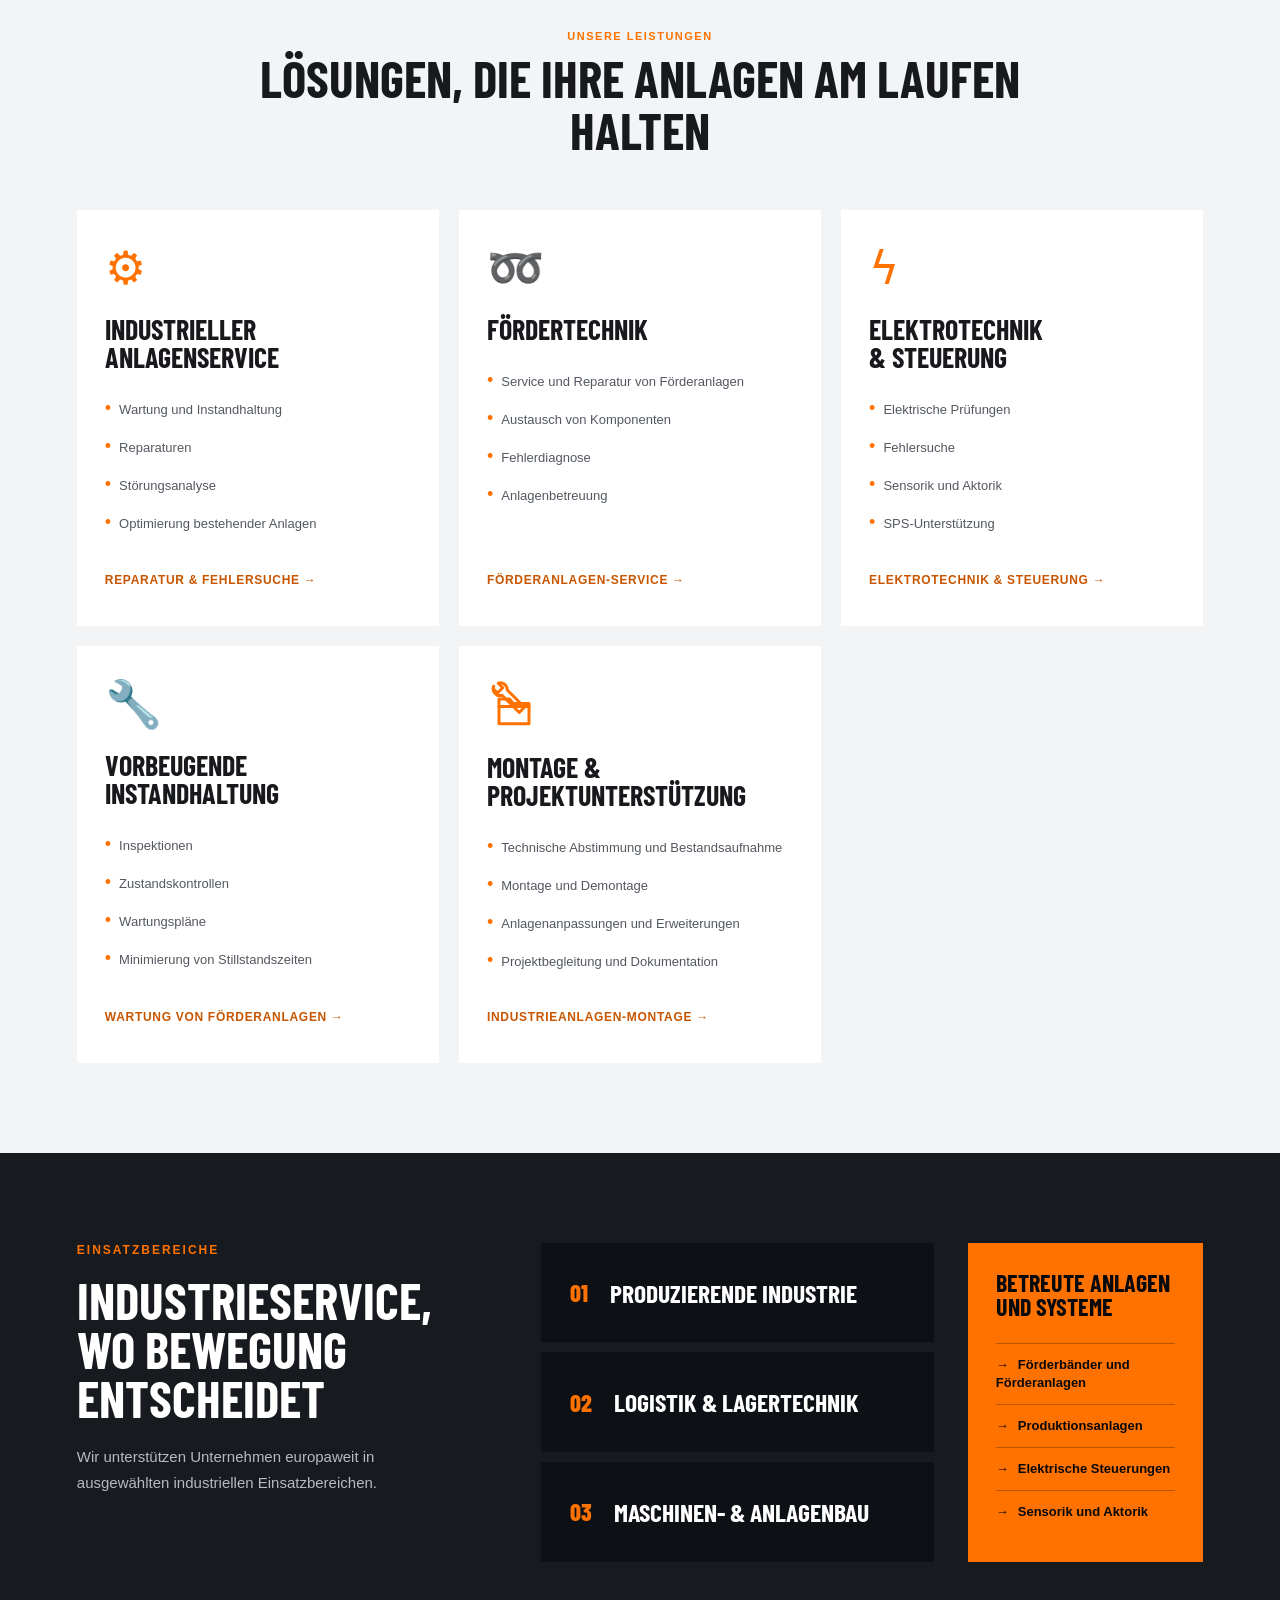
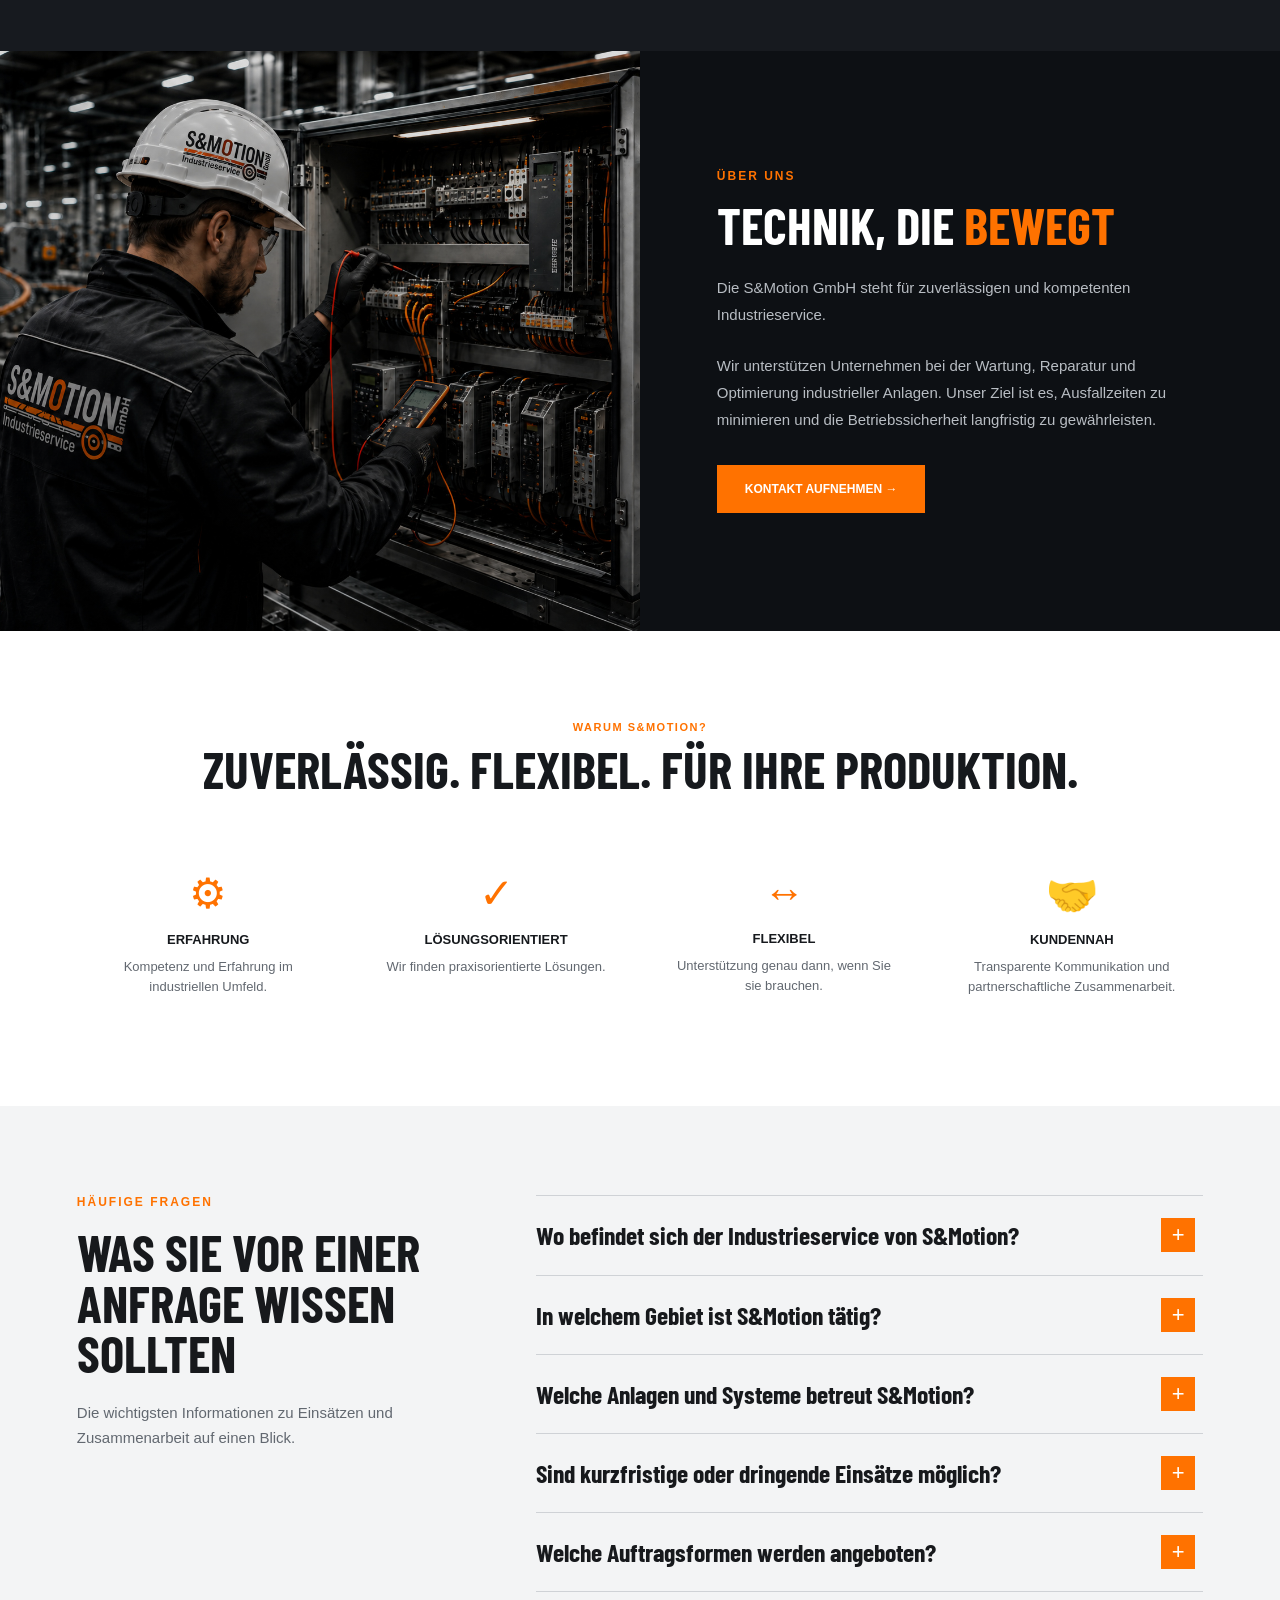
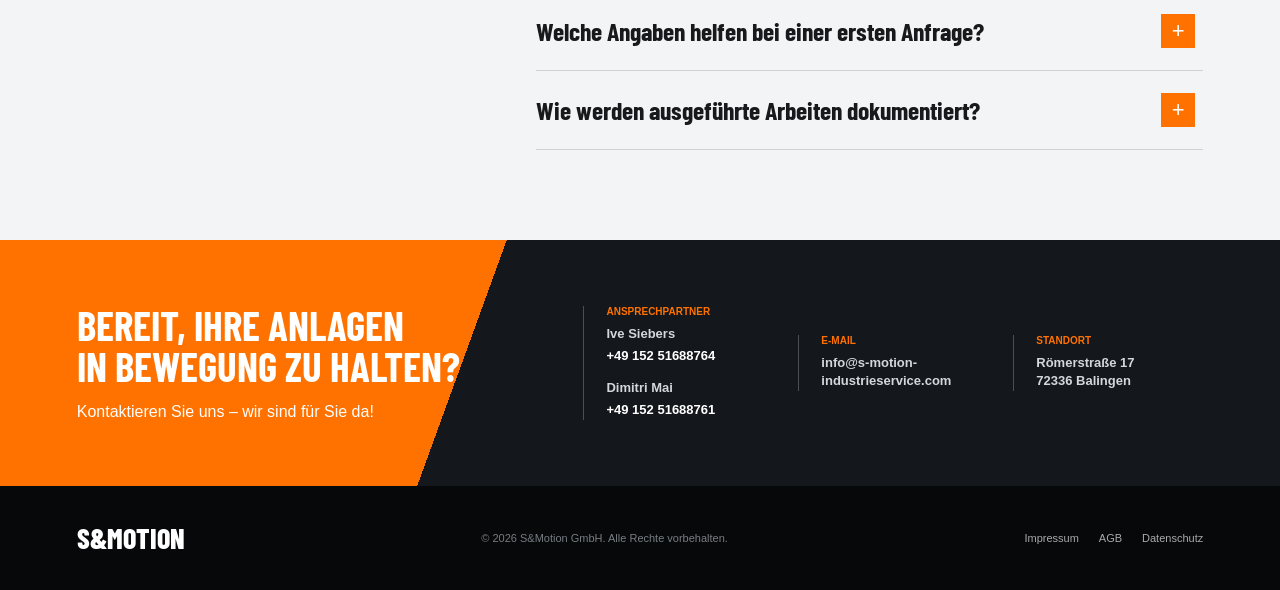
==== commit 065d01bd: "Harmonize installation icon styling" ====
--- a/index.html
+++ b/index.html
@@ -313,7 +313,6 @@
                             <path d="M16 24h14l5 6h21v27H16z"/>
                             <path d="M16 34h40"/>
                             <path d="M9 7a9 9 0 0 0 11 12l23 23 7-7-23-23A9 9 0 0 0 15 3l6 6-7 7-6-6z"/>
-                            <circle cx="46.5" cy="38.5" r="2.5"/>
                         </svg>
                     </div>
 
--- a/style.css
+++ b/style.css
@@ -101,7 +101,7 @@
 .service-card { min-width: 0; min-height: 350px; padding: 35px 28px; display: flex; flex-direction: column; background: var(--white); border-bottom: 4px solid transparent; transition: transform .25s ease,border-color .25s ease,box-shadow .25s ease; }
 .service-card:hover { transform: translateY(-8px); border-bottom-color: var(--orange); box-shadow: 0 15px 35px rgba(0,0,0,.12); }
 .service-icon { margin-bottom: 24px; color: var(--orange); font-size: 46px; line-height: 1; }
-.service-icon-montage svg { display: block; width: 54px; height: 54px; fill: none; stroke: currentColor; stroke-width: 2.8; stroke-linecap: round; stroke-linejoin: round; }
+.service-icon-montage svg { display: block; width: 48px; height: 48px; fill: none; stroke: currentColor; stroke-width: 4; stroke-linecap: round; stroke-linejoin: round; }
 .service-card h3 { margin-bottom: 25px; font-size: 28px; line-height: 1; }
 .service-card ul { list-style: none; }
 .service-card li { margin-bottom: 13px; color: #535860; font-size: 13px; line-height: 1.4; overflow-wrap: anywhere; }
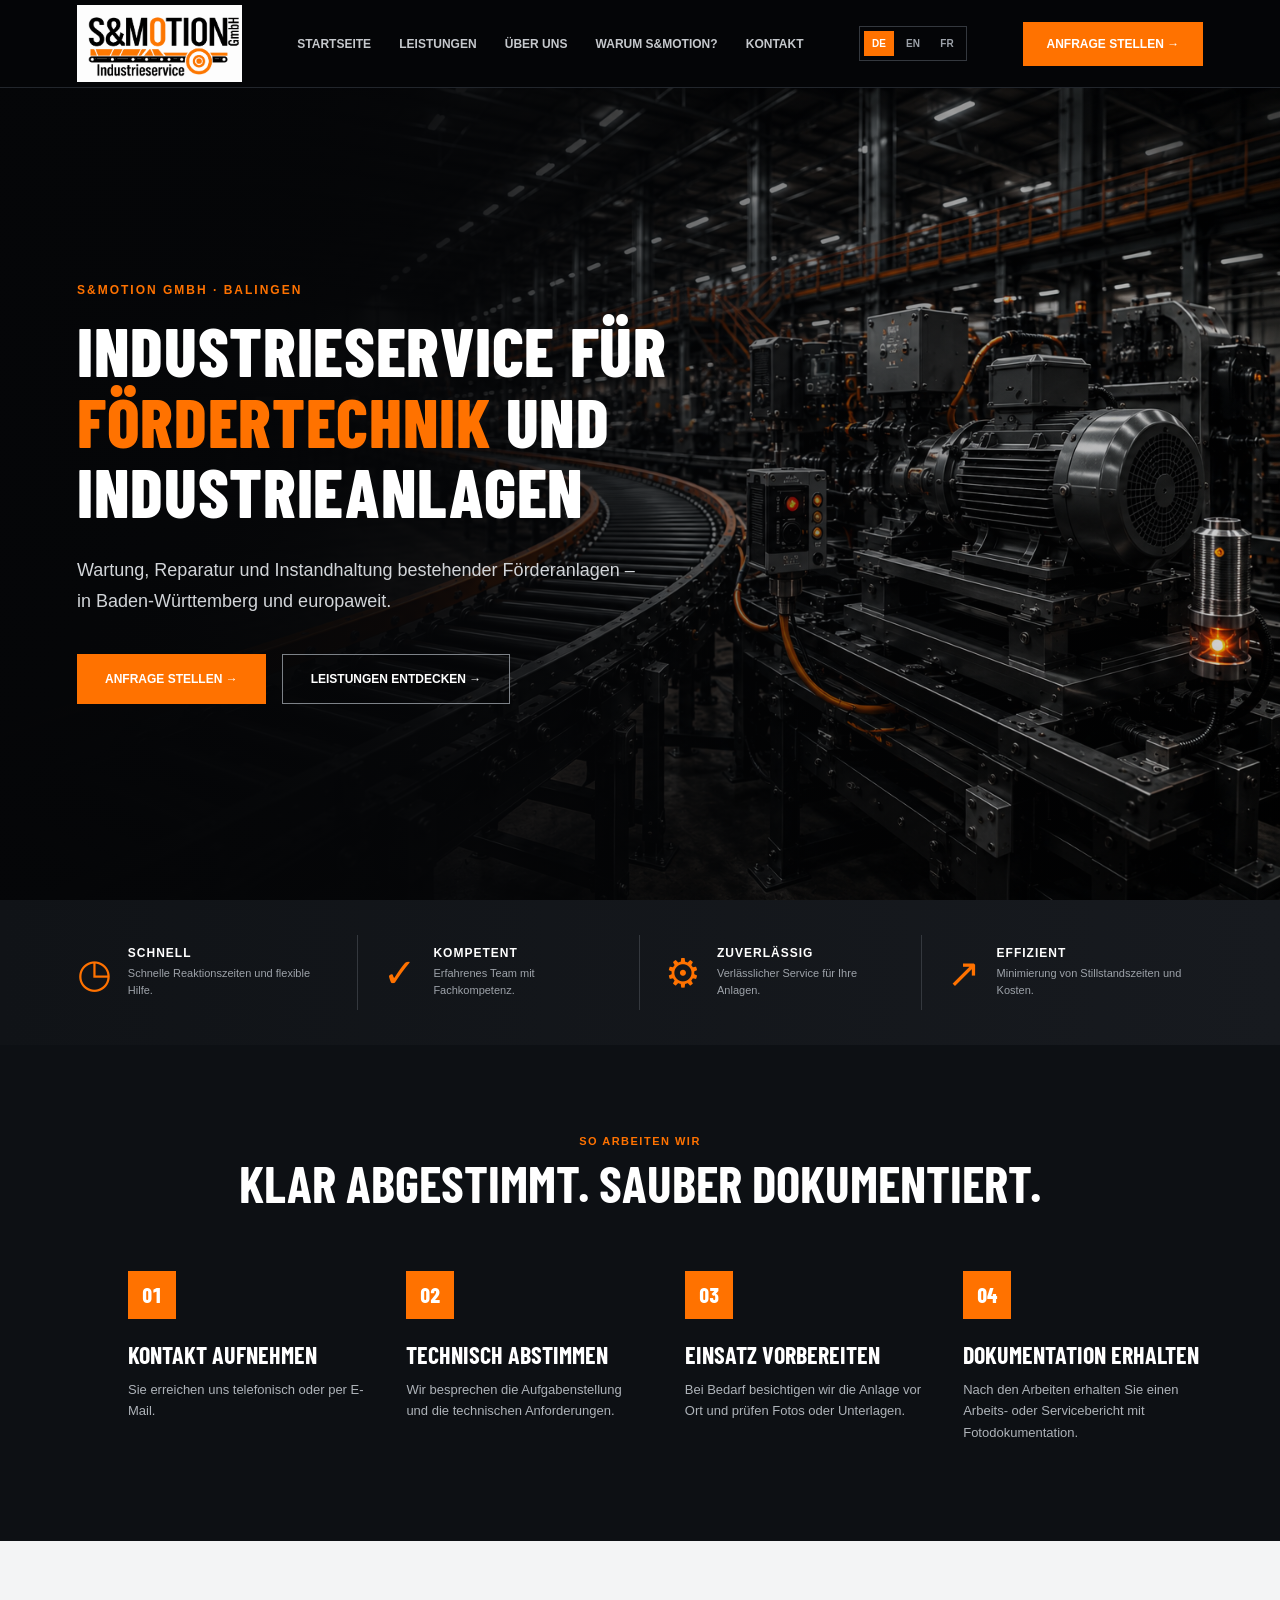
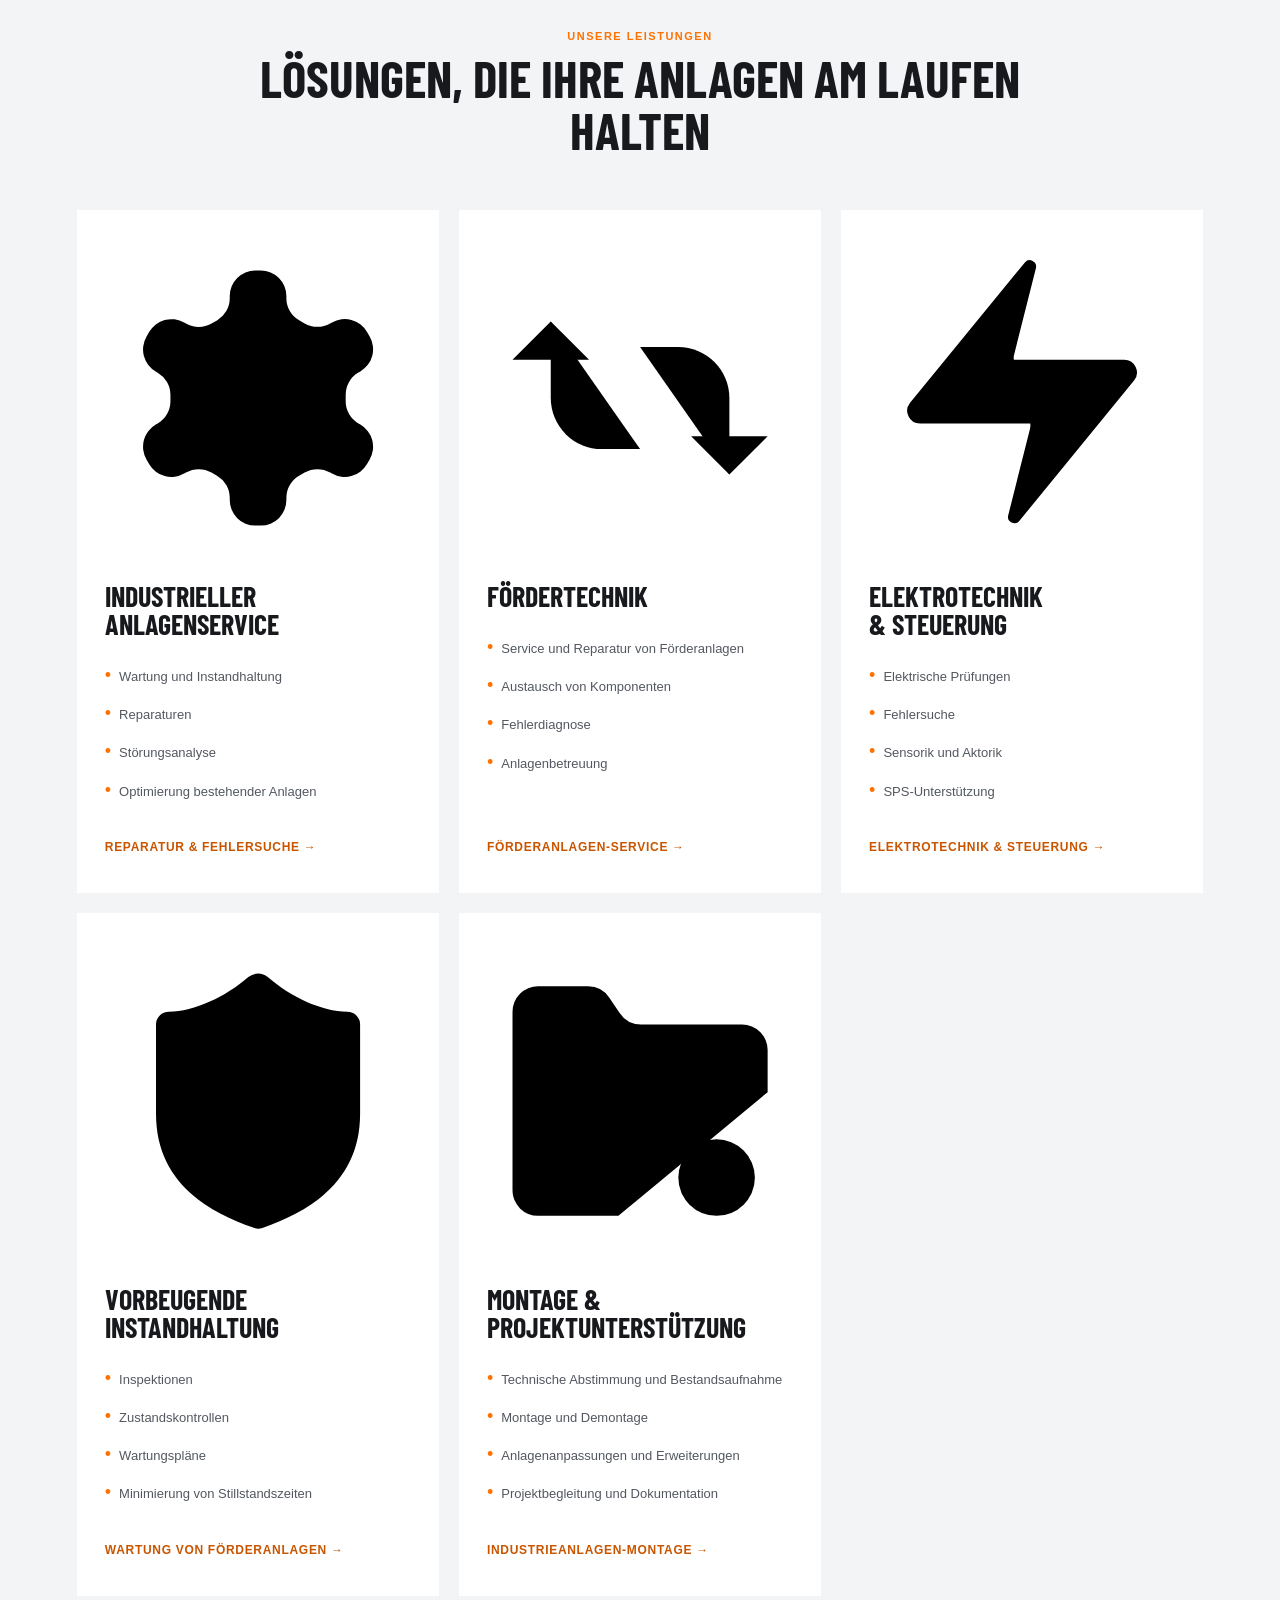
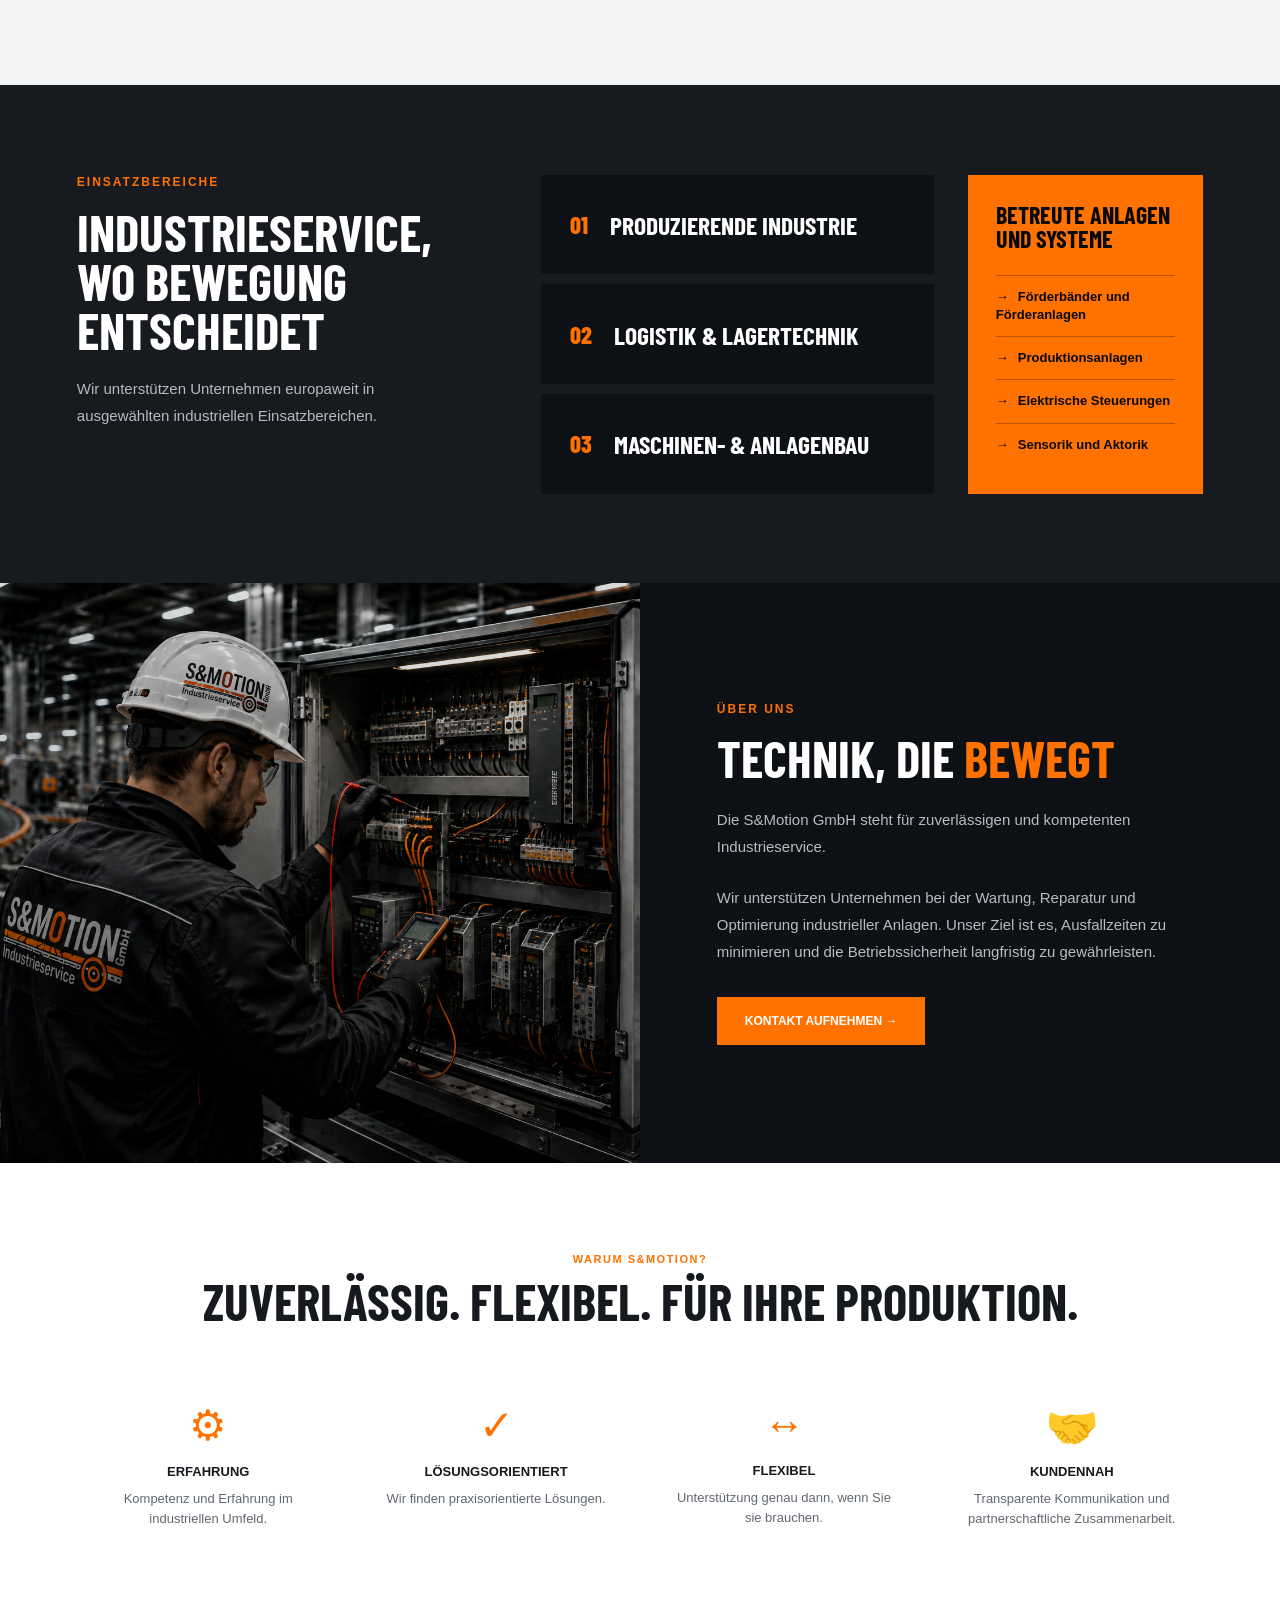
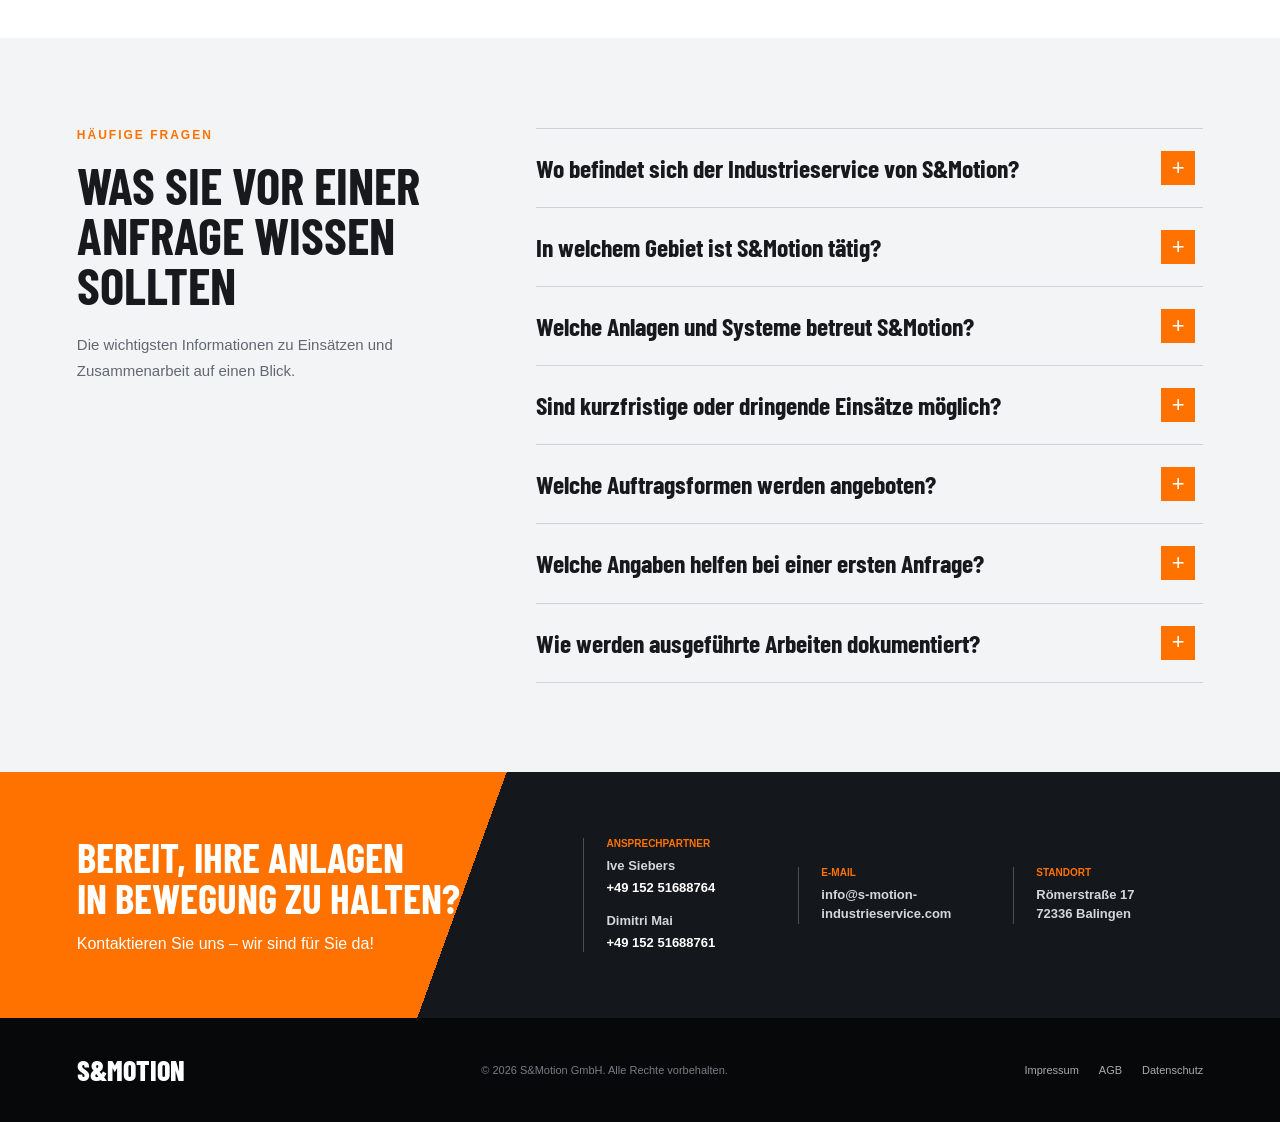
==== commit abd65ae0: "Use unified Lucide icons for service cards" ====
--- a/index.html
+++ b/index.html
@@ -240,7 +240,10 @@
 
                 <article class="service-card">
 
-                    <div class="service-icon">⚙</div>
+                    <div class="service-icon" aria-hidden="true">
+                        <!-- Lucide: settings -->
+                        <svg viewBox="0 0 24 24" focusable="false"><path d="M12.22 2h-.44a2 2 0 0 0-2 2v.18a2 2 0 0 1-1 1.73l-.43.25a2 2 0 0 1-2 0l-.15-.08a2 2 0 0 0-2.73.73l-.22.38a2 2 0 0 0 .73 2.73l.15.1a2 2 0 0 1 1 1.72v.51a2 2 0 0 1-1 1.74l-.15.09a2 2 0 0 0-.73 2.73l.22.38a2 2 0 0 0 2.73.73l.15-.08a2 2 0 0 1 2 0l.43.25a2 2 0 0 1 1 1.73V20a2 2 0 0 0 2 2h.44a2 2 0 0 0 2-2v-.18a2 2 0 0 1 1-1.73l.43-.25a2 2 0 0 1 2 0l.15.08a2 2 0 0 0 2.73-.73l.22-.38a2 2 0 0 0-.73-2.73l-.15-.09a2 2 0 0 1-1-1.74v-.51a2 2 0 0 1 1-1.74l.15-.09a2 2 0 0 0 .73-2.73l-.22-.38a2 2 0 0 0-2.73-.73l-.15.08a2 2 0 0 1-2 0l-.43-.25a2 2 0 0 1-1-1.73V4a2 2 0 0 0-2-2z"/><circle cx="12" cy="12" r="3"/></svg>
+                    </div>
 
                     <h3>INDUSTRIELLER<br>ANLAGENSERVICE</h3>
 
@@ -257,7 +260,10 @@
 
                 <article class="service-card featured">
 
-                    <div class="service-icon">➿</div>
+                    <div class="service-icon" aria-hidden="true">
+                        <!-- Lucide: repeat-2 -->
+                        <svg viewBox="0 0 24 24" focusable="false"><path d="m2 9 3-3 3 3"/><path d="M5 6v6a4 4 0 0 0 4 4h3"/><path d="m22 15-3 3-3-3"/><path d="M19 18v-6a4 4 0 0 0-4-4h-3"/></svg>
+                    </div>
 
                     <h3>FÖRDERTECHNIK</h3>
 
@@ -274,7 +280,10 @@
 
                 <article class="service-card">
 
-                    <div class="service-icon">ϟ</div>
+                    <div class="service-icon" aria-hidden="true">
+                        <!-- Lucide: zap -->
+                        <svg viewBox="0 0 24 24" focusable="false"><path d="M4 14a1 1 0 0 1-.78-1.63l9-11a.5.5 0 0 1 .87.43l-1.7 6.74A1 1 0 0 0 11.36 9H20a1 1 0 0 1 .78 1.63l-9 11a.5.5 0 0 1-.87-.43l1.7-6.74A1 1 0 0 0 12.64 14z"/></svg>
+                    </div>
 
                     <h3>ELEKTROTECHNIK<br>& STEUERUNG</h3>
 
@@ -291,7 +300,10 @@
 
                 <article class="service-card">
 
-                    <div class="service-icon">🔧</div>
+                    <div class="service-icon" aria-hidden="true">
+                        <!-- Lucide: shield-check -->
+                        <svg viewBox="0 0 24 24" focusable="false"><path d="M20 13c0 5-3.5 7.5-7.66 8.95a1 1 0 0 1-.67-.01C7.5 20.5 4 18 4 13V6a1 1 0 0 1 1-1c2 0 4.5-1.2 6.24-2.72a1.17 1.17 0 0 1 1.52 0C14.51 3.81 17 5 19 5a1 1 0 0 1 1 1z"/><path d="m9 12 2 2 4-4"/></svg>
+                    </div>
 
                     <h3>VORBEUGENDE<br>INSTANDHALTUNG</h3>
 
@@ -308,12 +320,9 @@
 
                 <article class="service-card">
 
-                    <div class="service-icon service-icon-montage" aria-hidden="true">
-                        <svg viewBox="0 0 64 64" focusable="false">
-                            <path d="M16 24h14l5 6h21v27H16z"/>
-                            <path d="M16 34h40"/>
-                            <path d="M9 7a9 9 0 0 0 11 12l23 23 7-7-23-23A9 9 0 0 0 15 3l6 6-7 7-6-6z"/>
-                        </svg>
+                    <div class="service-icon" aria-hidden="true">
+                        <!-- Lucide: folder-cog -->
+                        <svg viewBox="0 0 24 24" focusable="false"><path d="M10.3 21H4a2 2 0 0 1-2-2V5a2 2 0 0 1 2-2h3.9a2 2 0 0 1 1.69.9l.81 1.2a2 2 0 0 0 1.67.9H20a2 2 0 0 1 2 2v3.3"/><circle cx="18" cy="18" r="3"/><path d="M18 13.5v1.5M18 21v1.5M13.5 18H15M21 18h1.5M14.82 14.82l1.06 1.06M20.12 20.12l1.06 1.06M14.82 21.18l1.06-1.06M20.12 15.88l1.06-1.06"/></svg>
                     </div>
 
                     <h3>MONTAGE &amp;<br>PROJEKTUNTERSTÜTZUNG</h3>
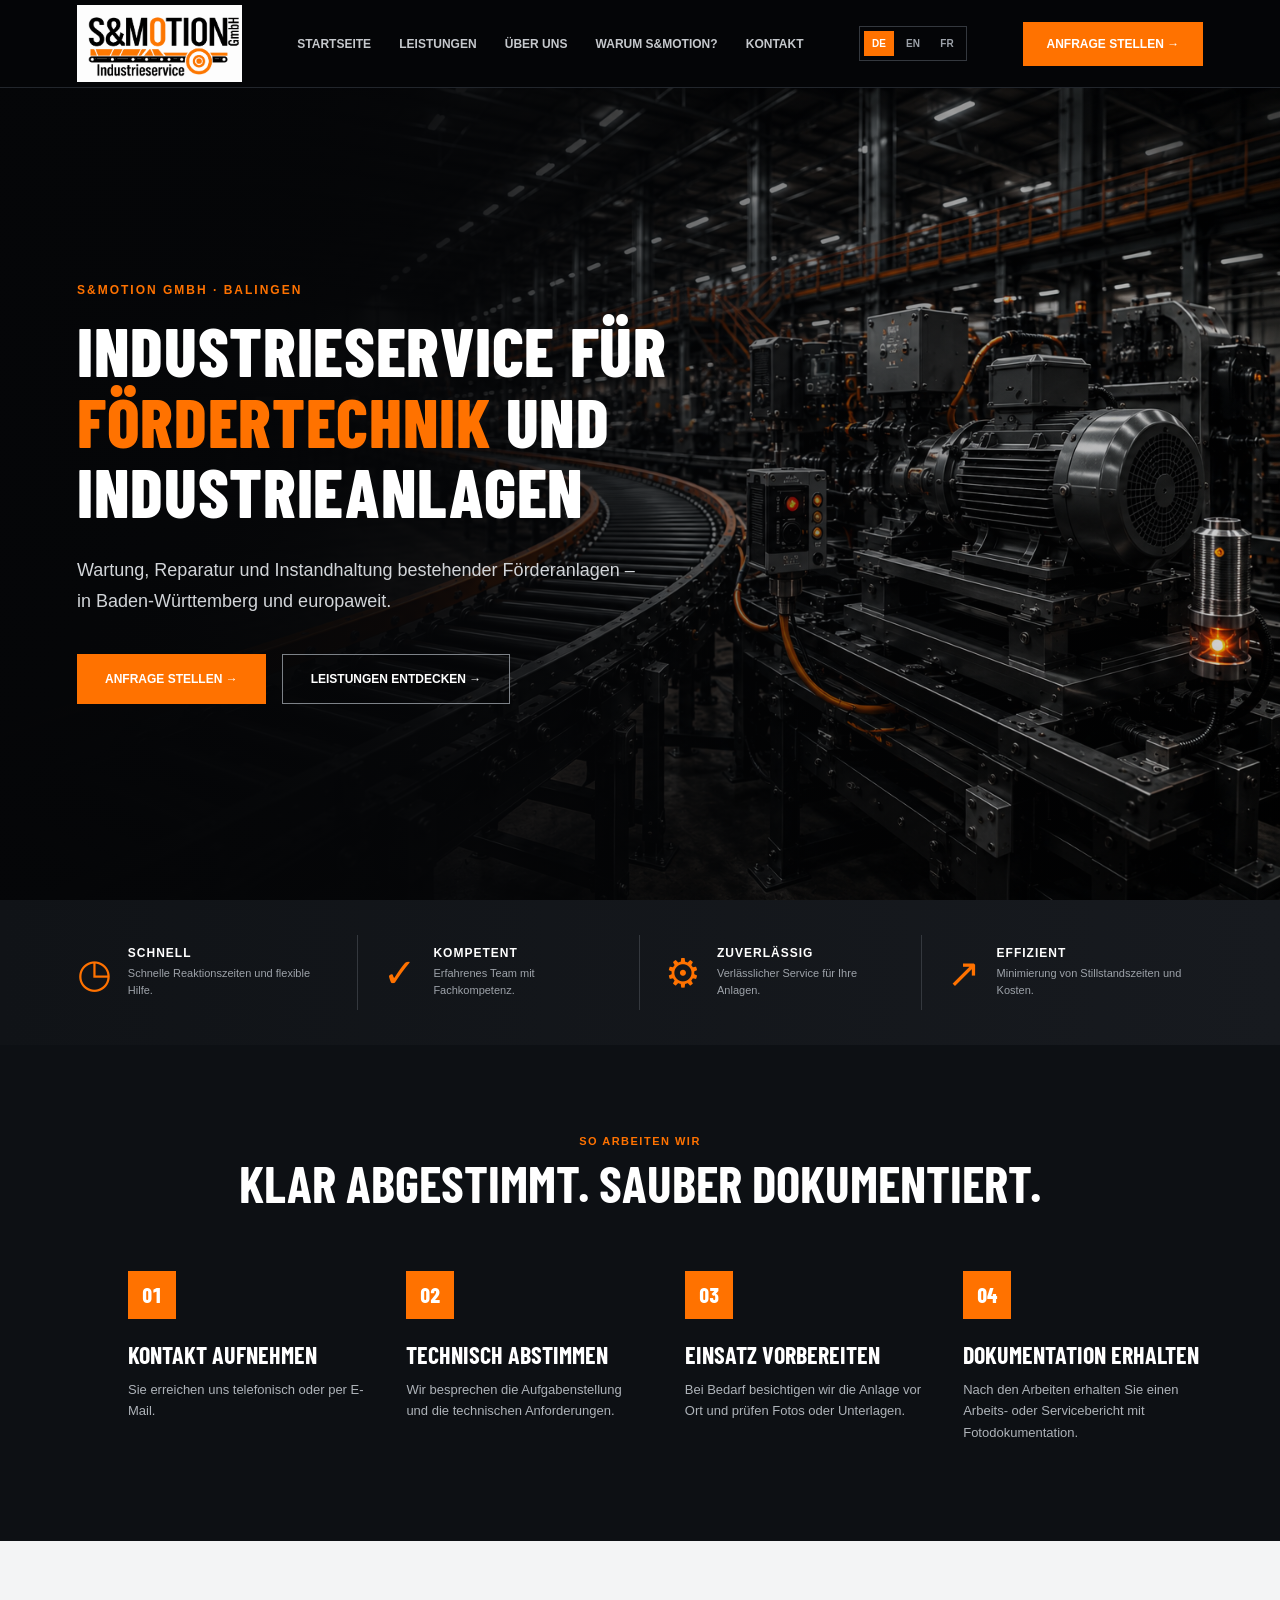
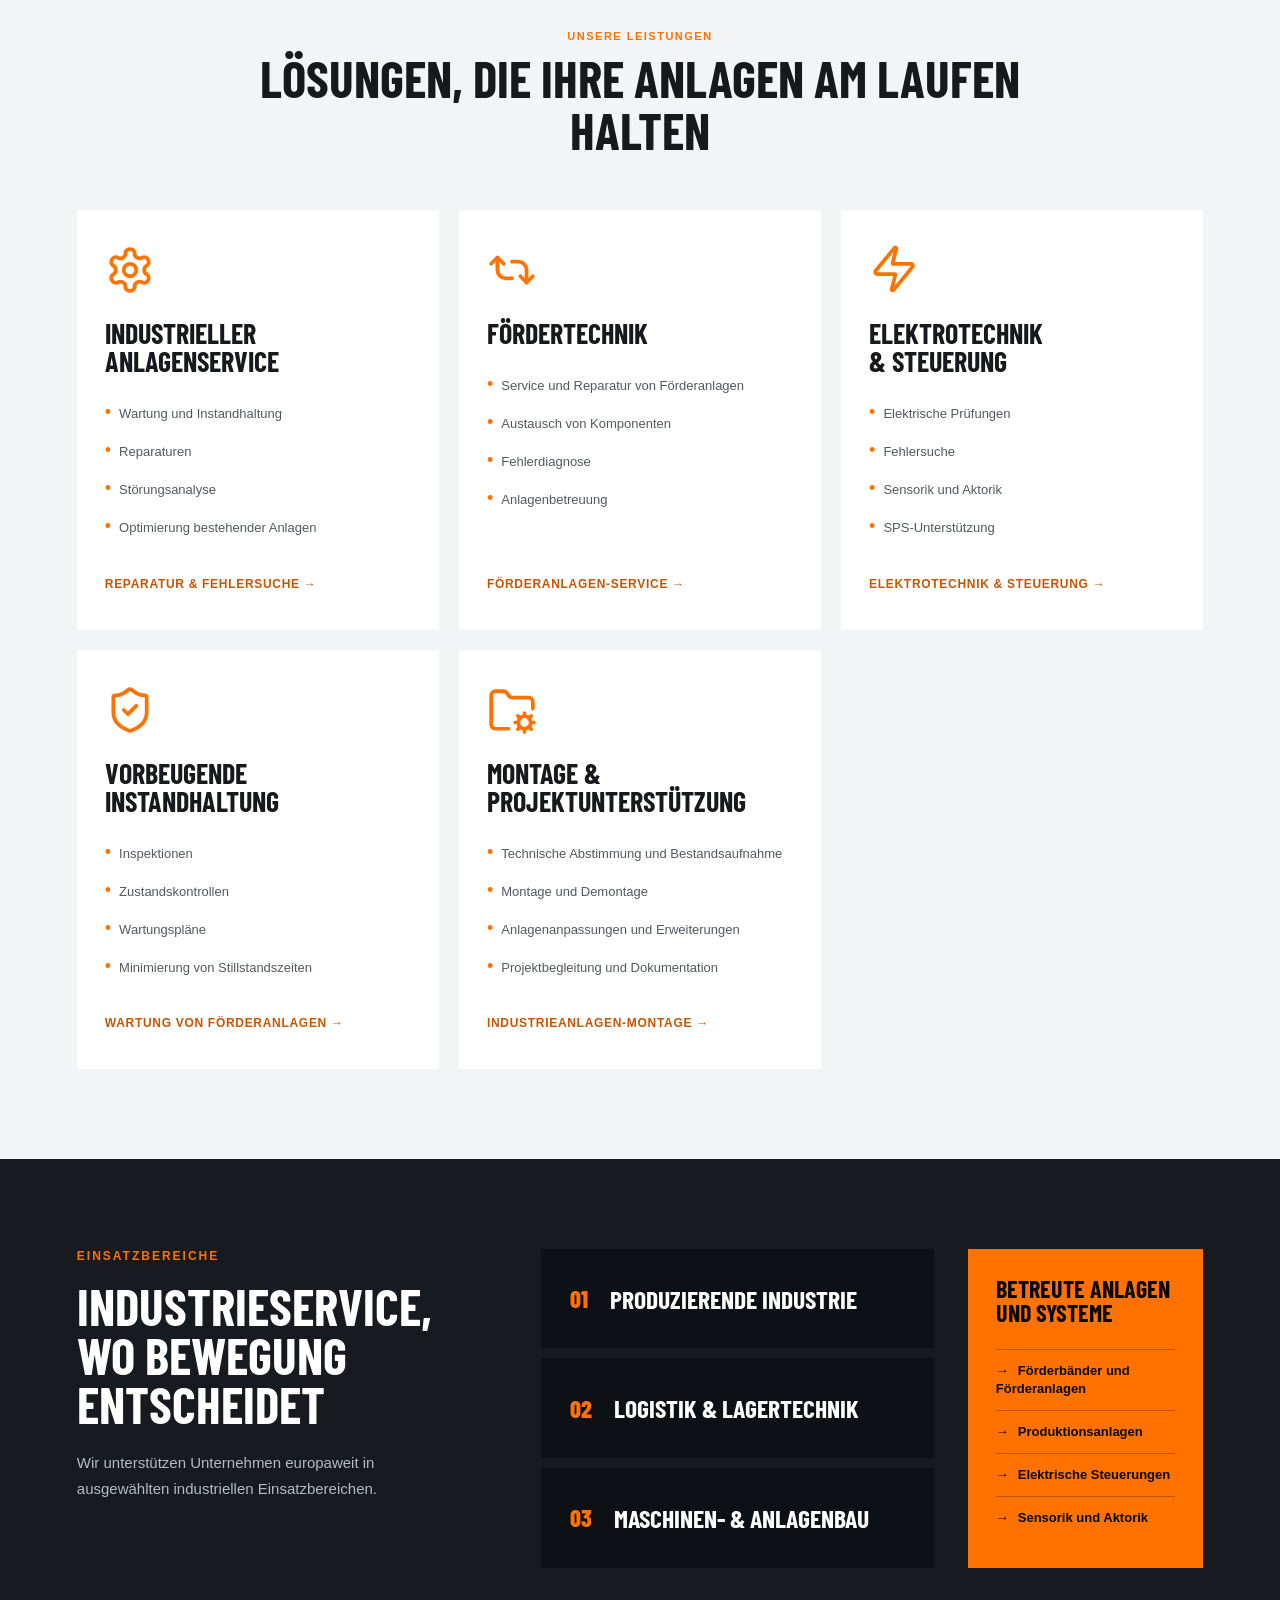
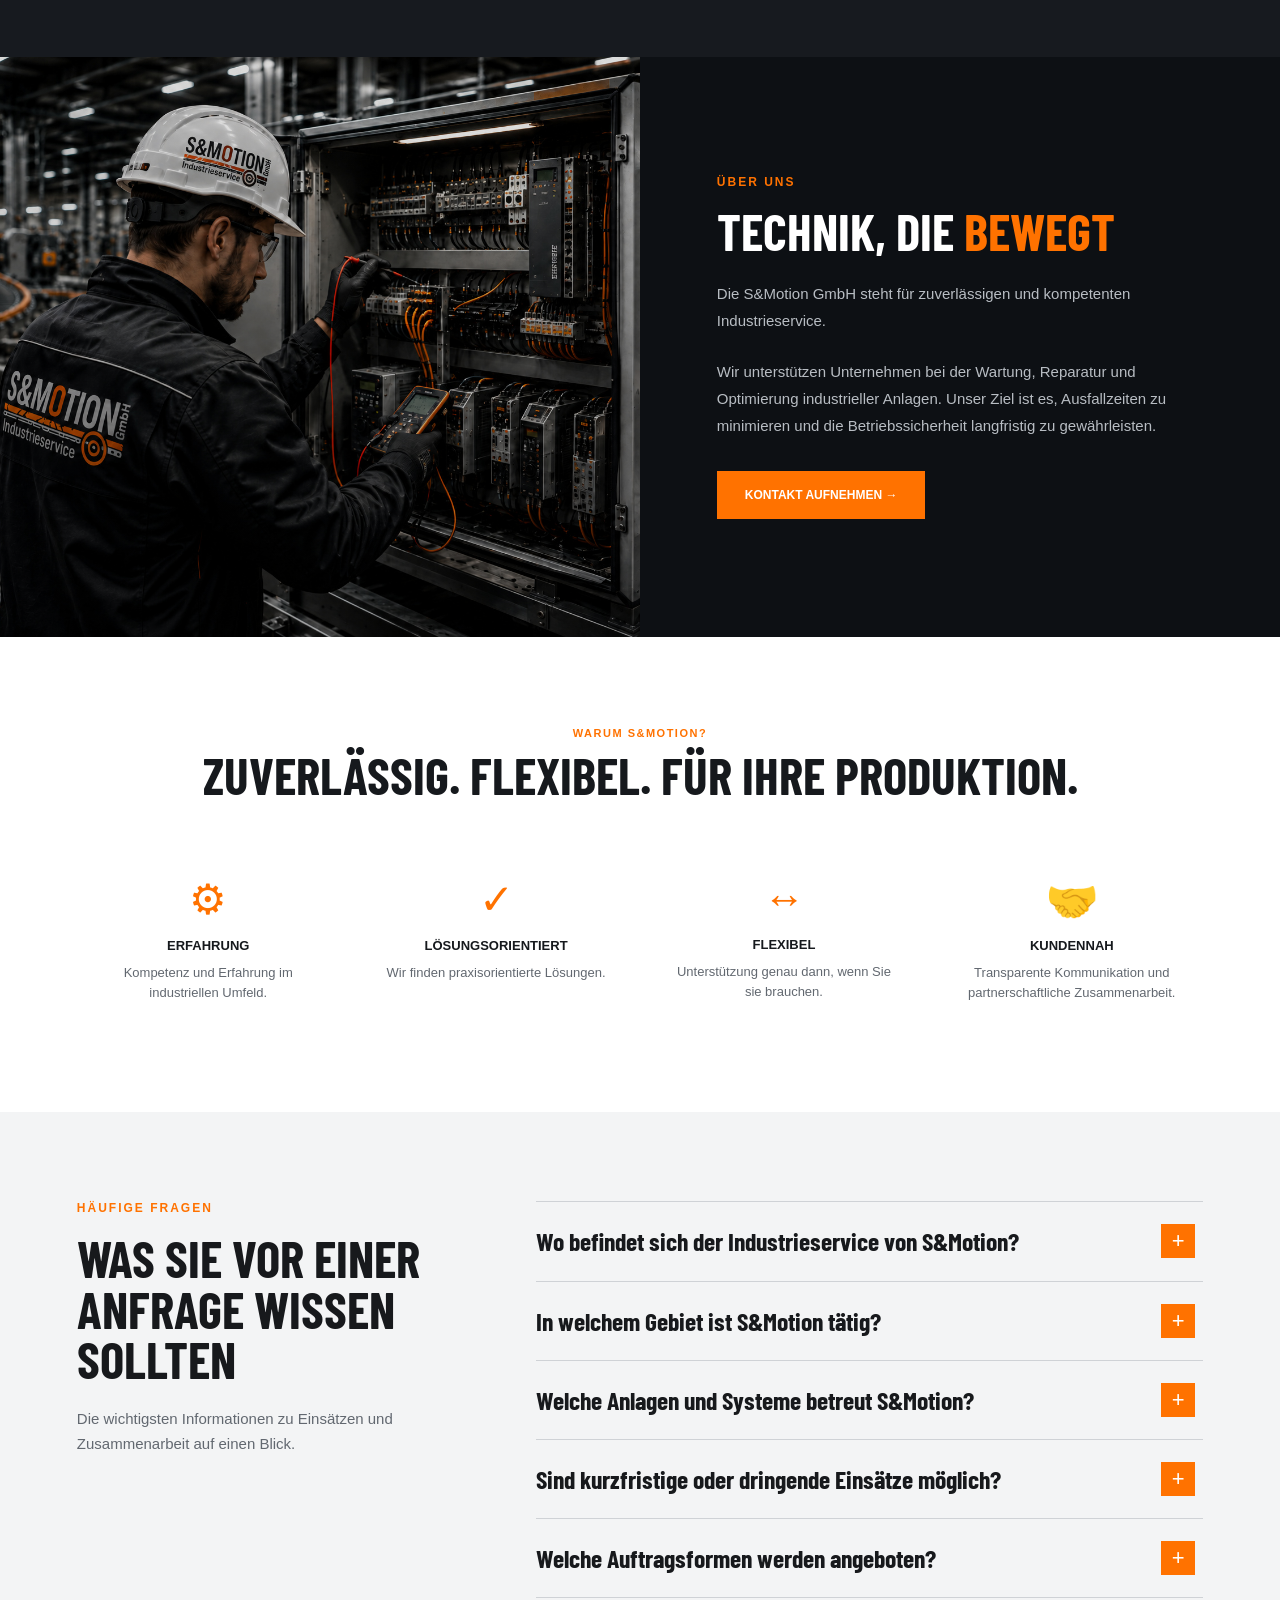
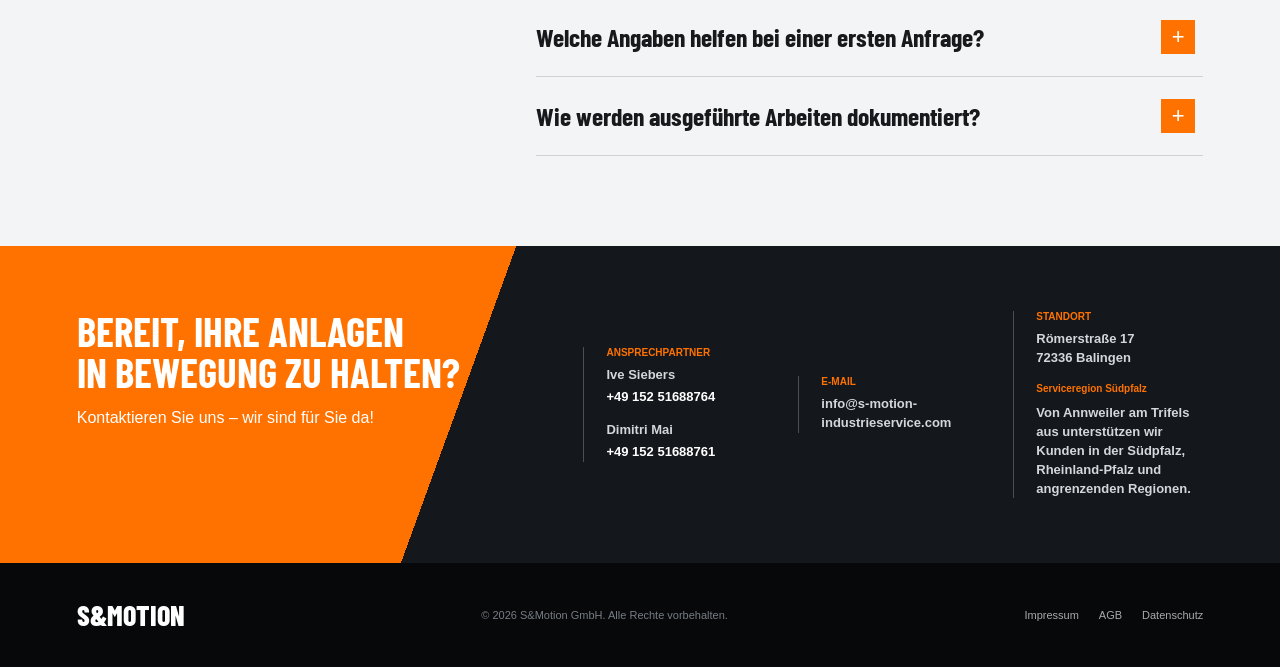
==== commit cc397dc8: "Add Südpfalz service region" ====
--- a/index.html
+++ b/index.html
@@ -527,6 +527,10 @@
                 <div>
                     <span>STANDORT</span>
                     <strong>Römerstraße 17<br>72336 Balingen</strong>
+                    <strong style="margin-top: 14px;">
+                        <span>Serviceregion Südpfalz</span>
+                        Von Annweiler am Trifels aus unterstützen wir Kunden in der Südpfalz, Rheinland-Pfalz und angrenzenden Regionen.
+                    </strong>
                 </div>
 
             </div>
--- a/style.css
+++ b/style.css
@@ -100,8 +100,8 @@
 .service-grid { grid-template-columns: repeat(5,minmax(0,1fr)); gap: 20px; }
 .service-card { min-width: 0; min-height: 350px; padding: 35px 28px; display: flex; flex-direction: column; background: var(--white); border-bottom: 4px solid transparent; transition: transform .25s ease,border-color .25s ease,box-shadow .25s ease; }
 .service-card:hover { transform: translateY(-8px); border-bottom-color: var(--orange); box-shadow: 0 15px 35px rgba(0,0,0,.12); }
-.service-icon { margin-bottom: 24px; color: var(--orange); font-size: 46px; line-height: 1; }
-.service-icon-montage svg { display: block; width: 48px; height: 48px; fill: none; stroke: currentColor; stroke-width: 4; stroke-linecap: round; stroke-linejoin: round; }
+.service-icon { width: 50px; height: 50px; margin-bottom: 24px; color: var(--orange); line-height: 1; }
+.service-icon svg { display: block; width: 100%; height: 100%; fill: none; stroke: currentColor; stroke-width: 1.8; stroke-linecap: round; stroke-linejoin: round; }
 .service-card h3 { margin-bottom: 25px; font-size: 28px; line-height: 1; }
 .service-card ul { list-style: none; }
 .service-card li { margin-bottom: 13px; color: #535860; font-size: 13px; line-height: 1.4; overflow-wrap: anywhere; }
